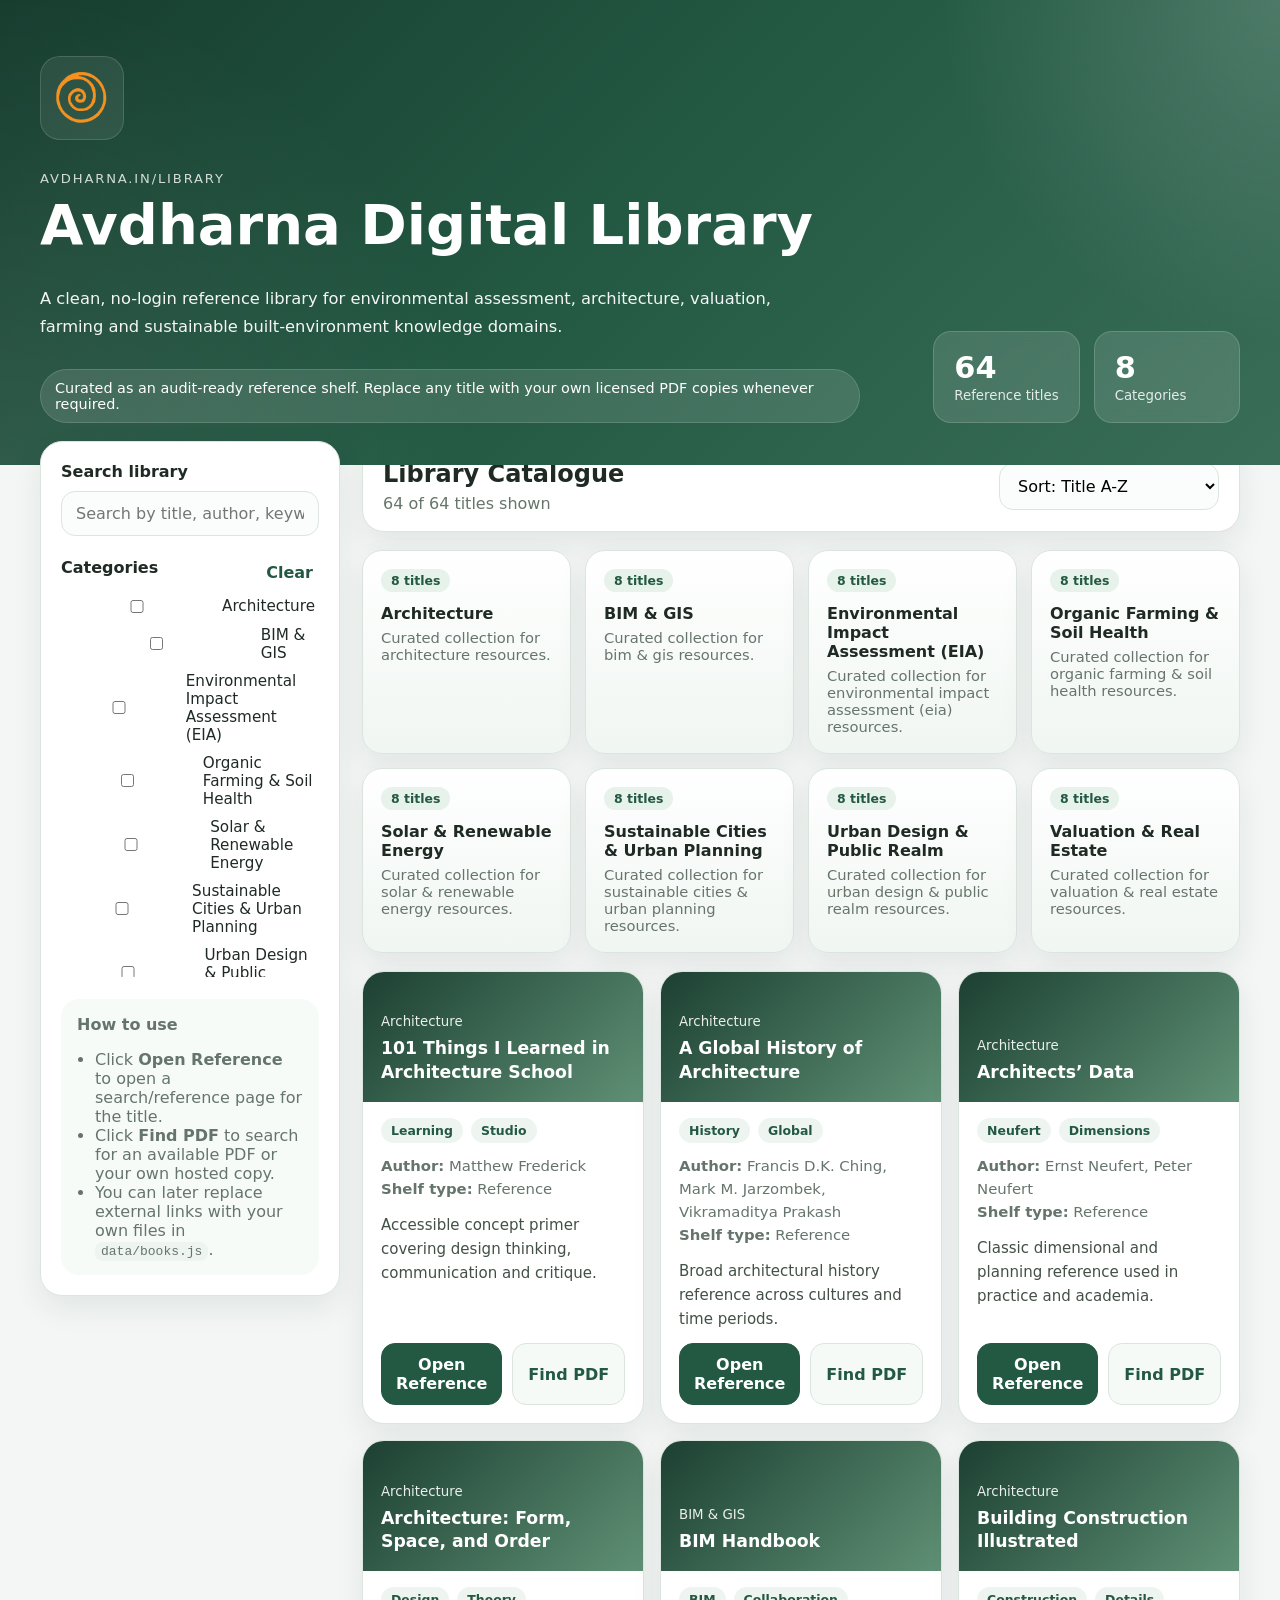
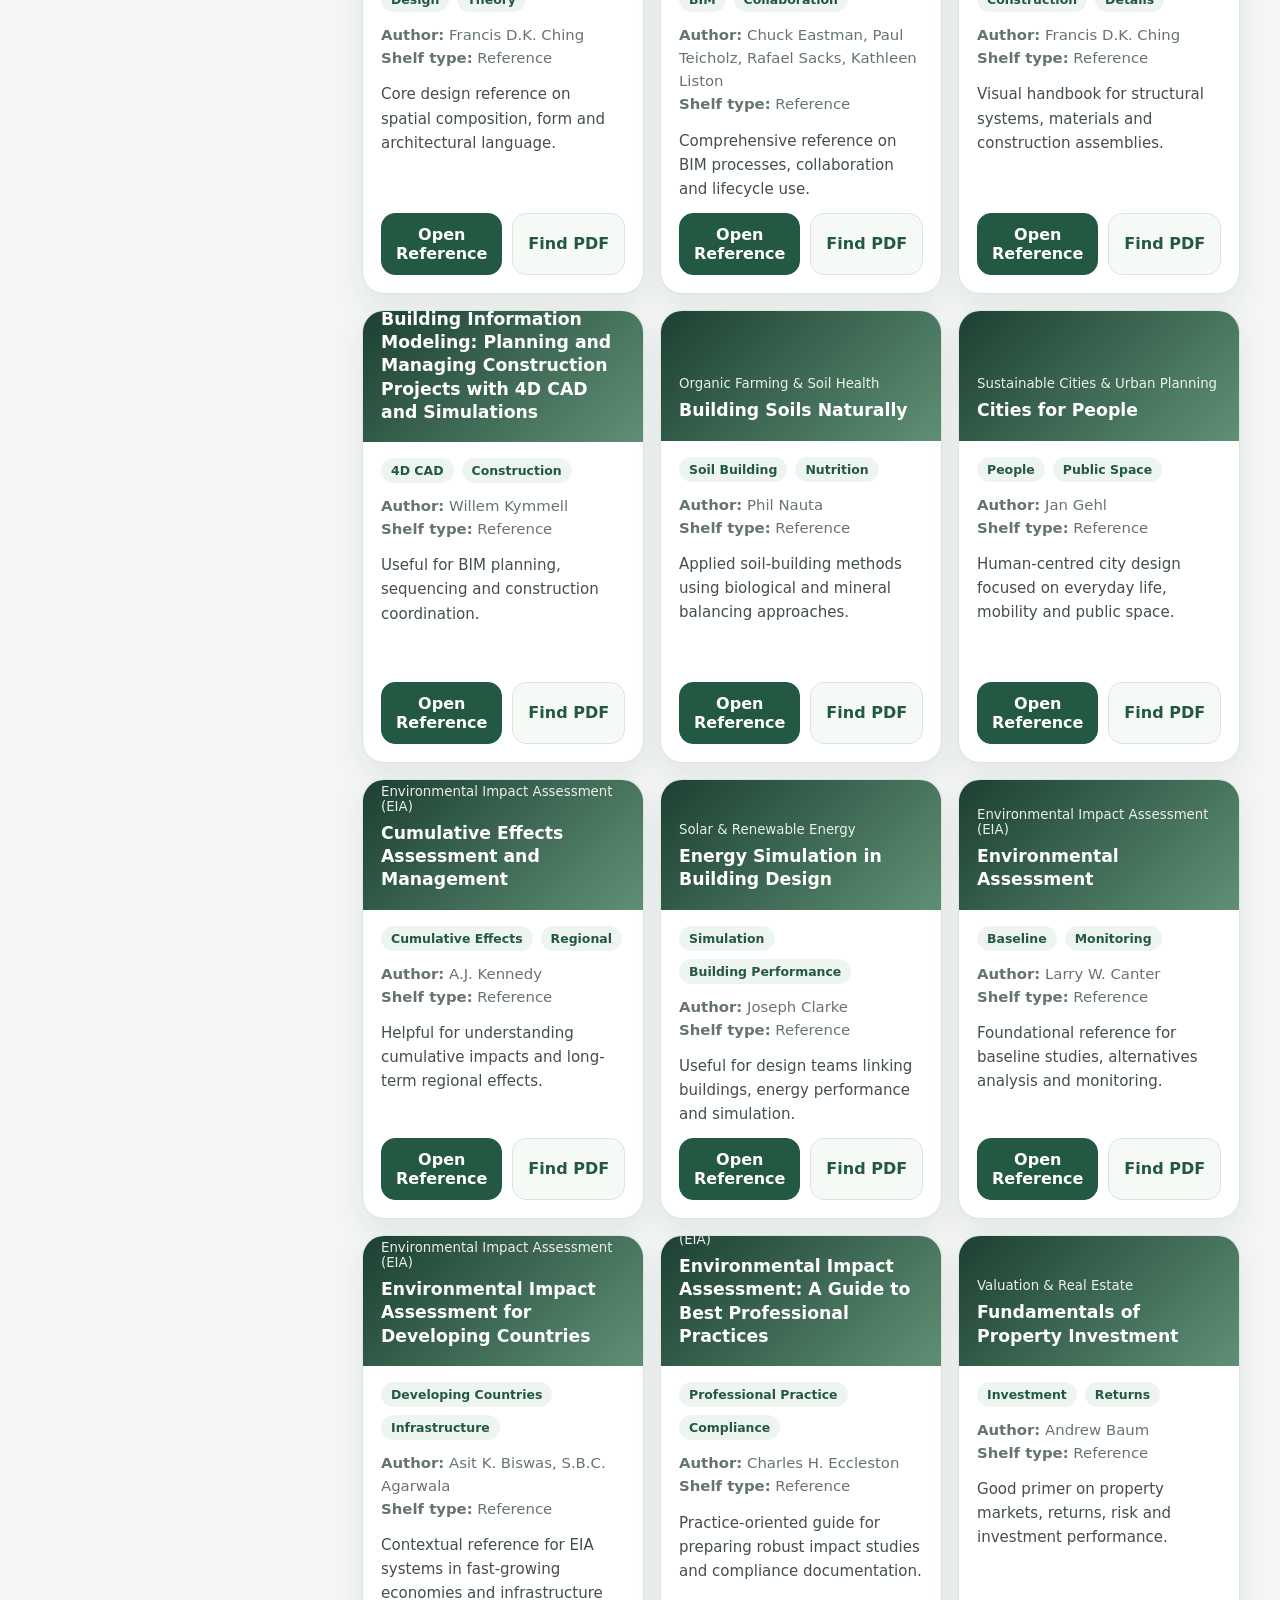
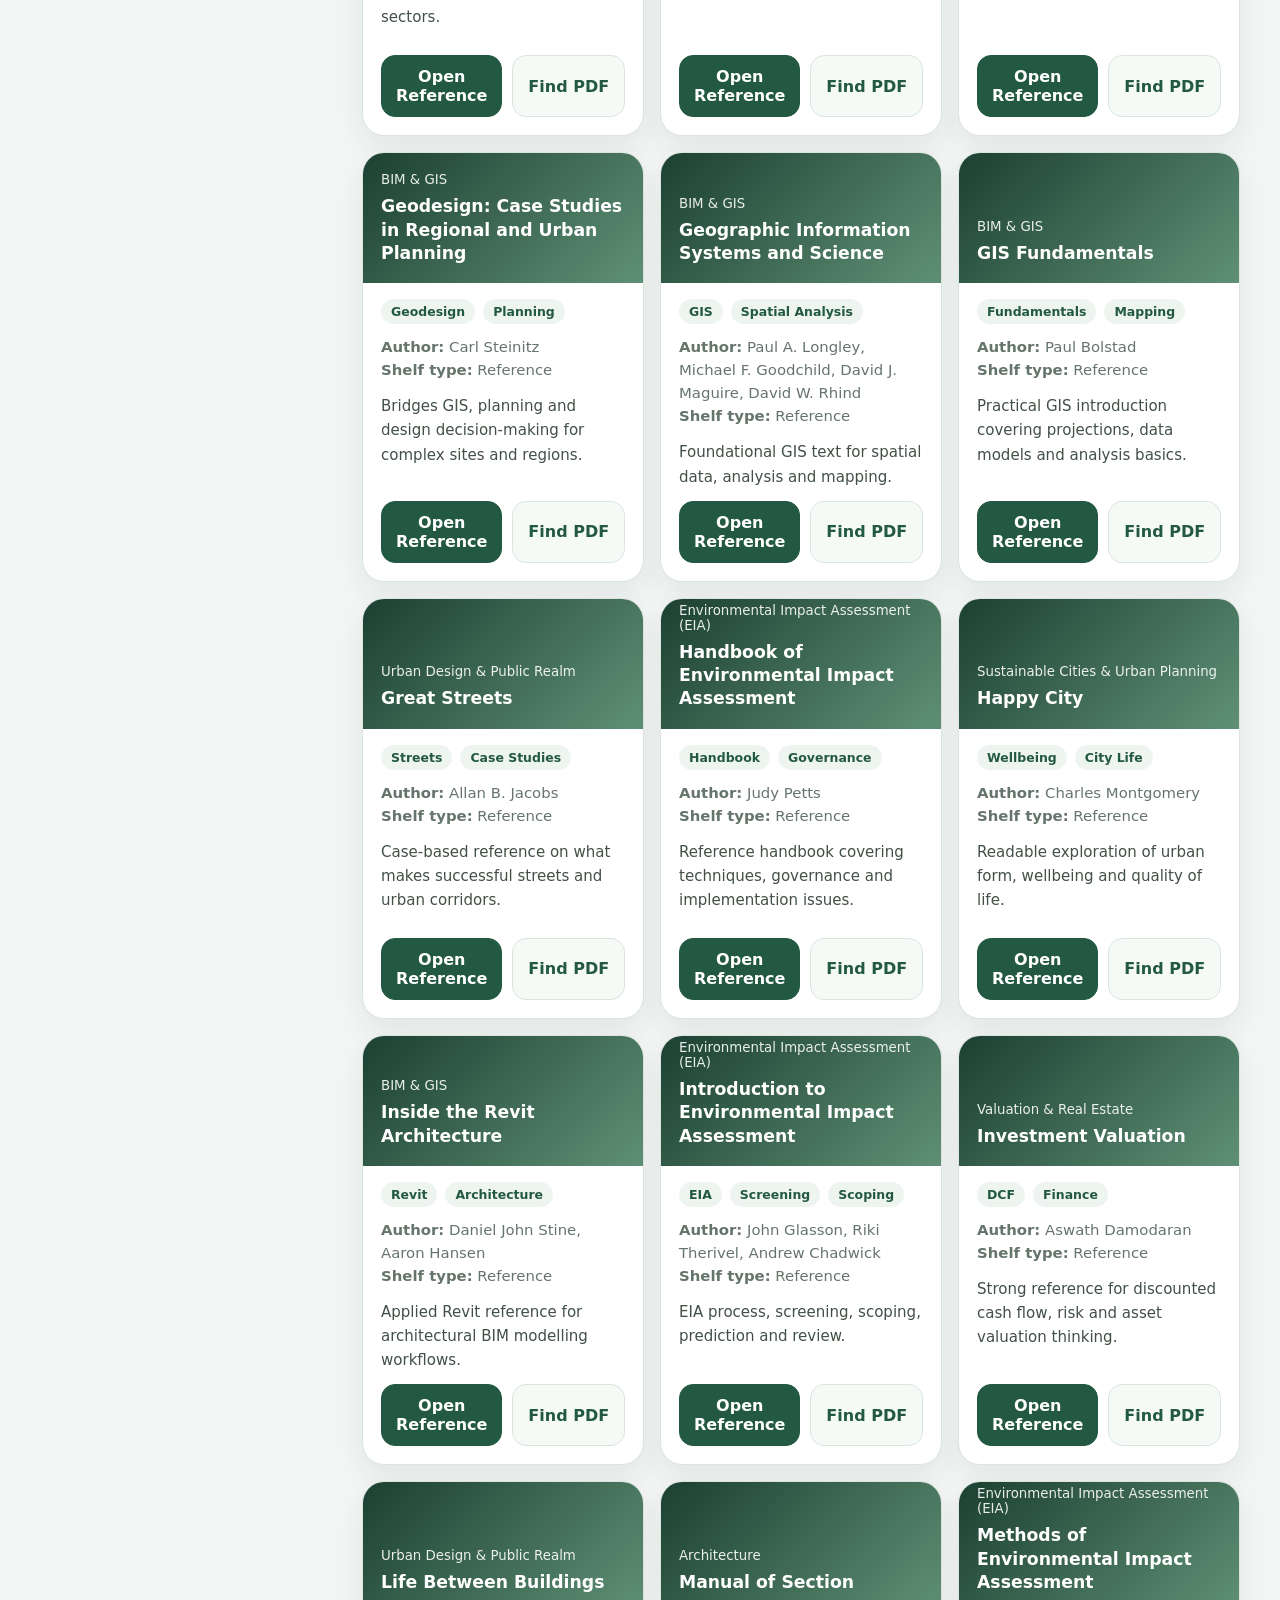
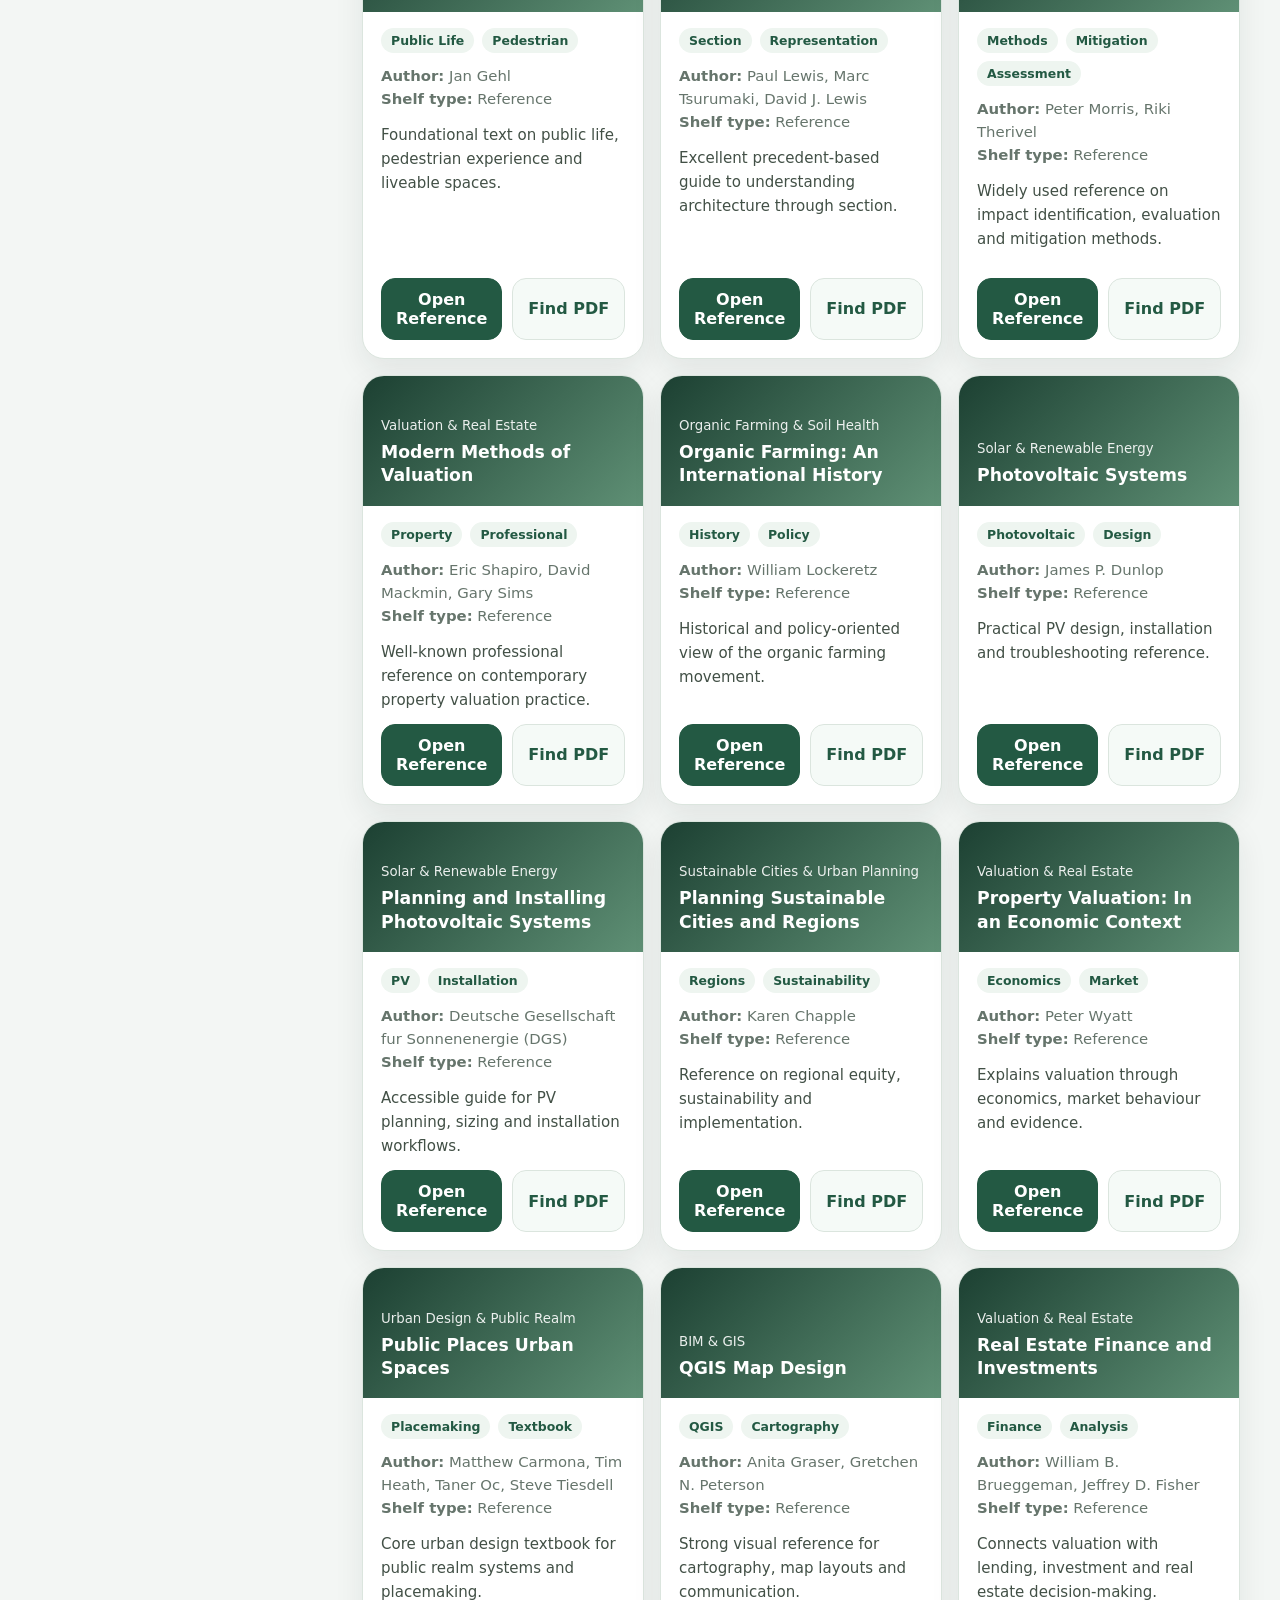
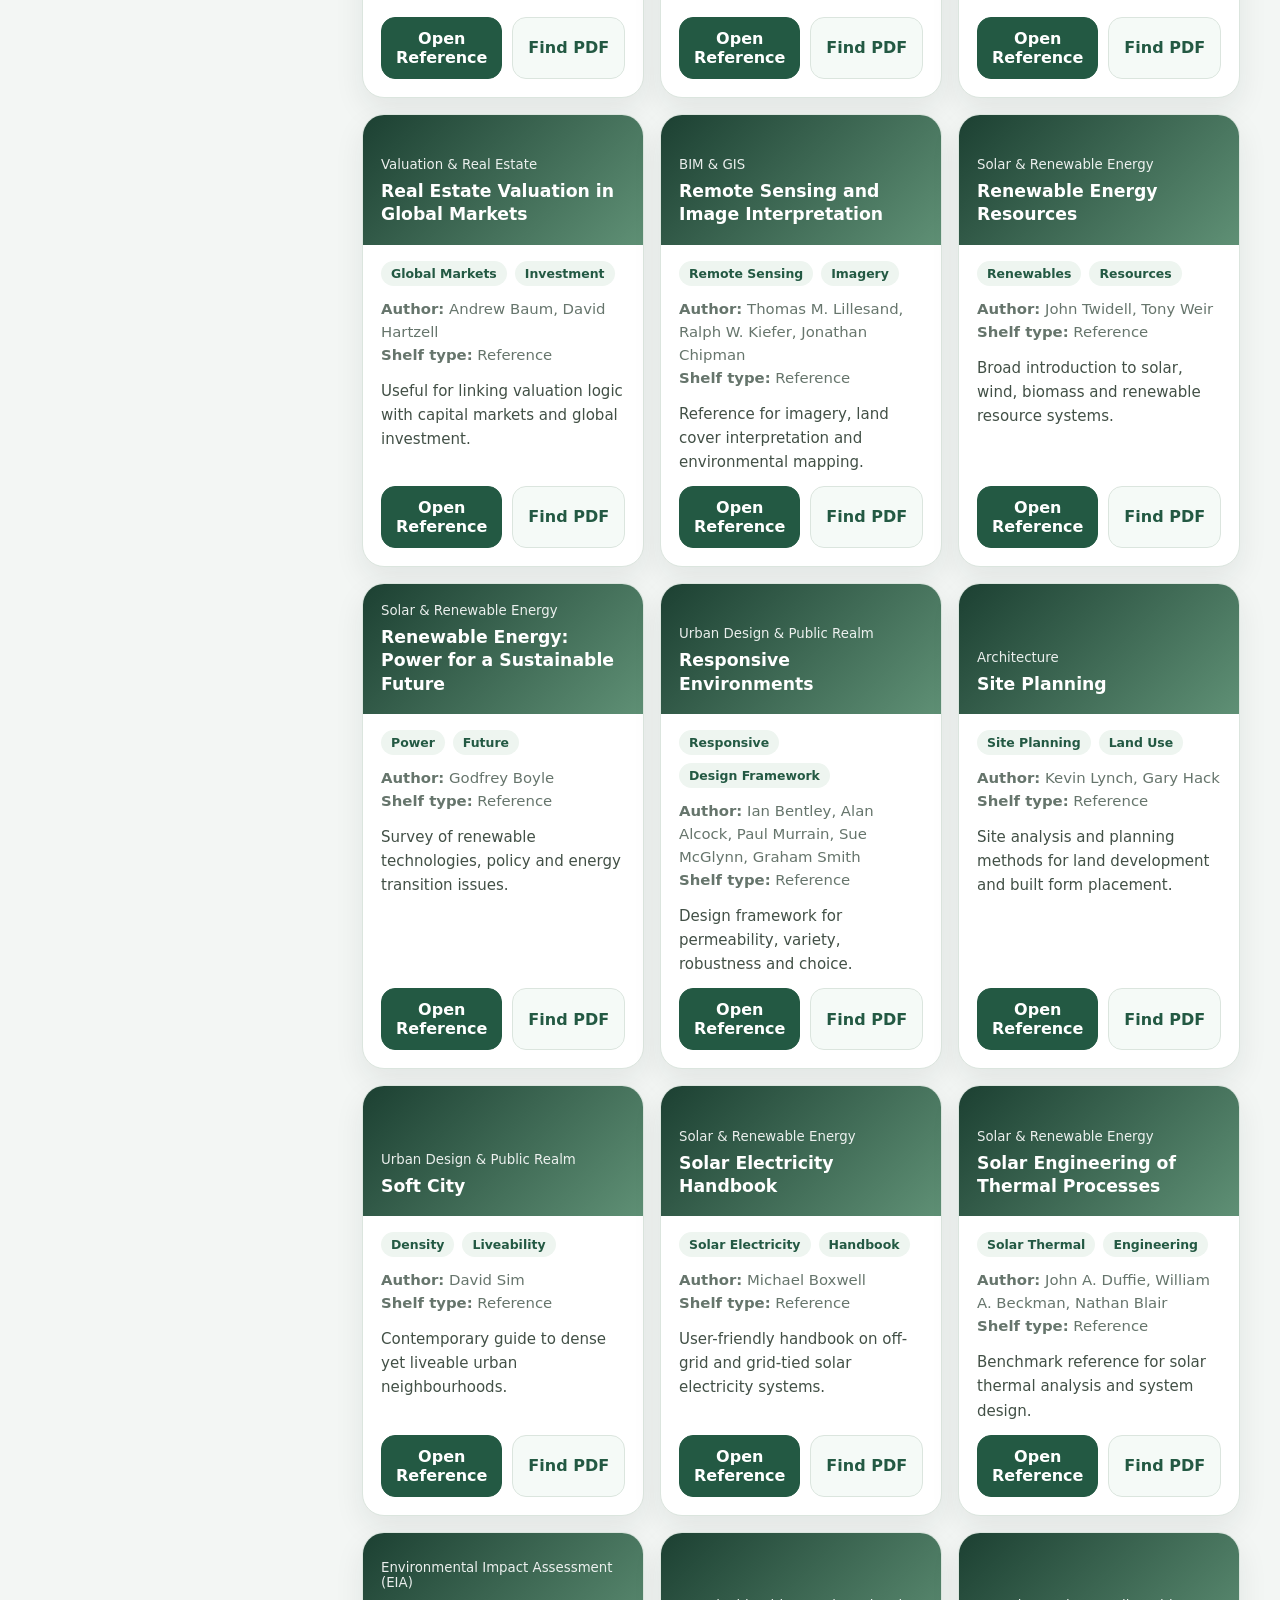
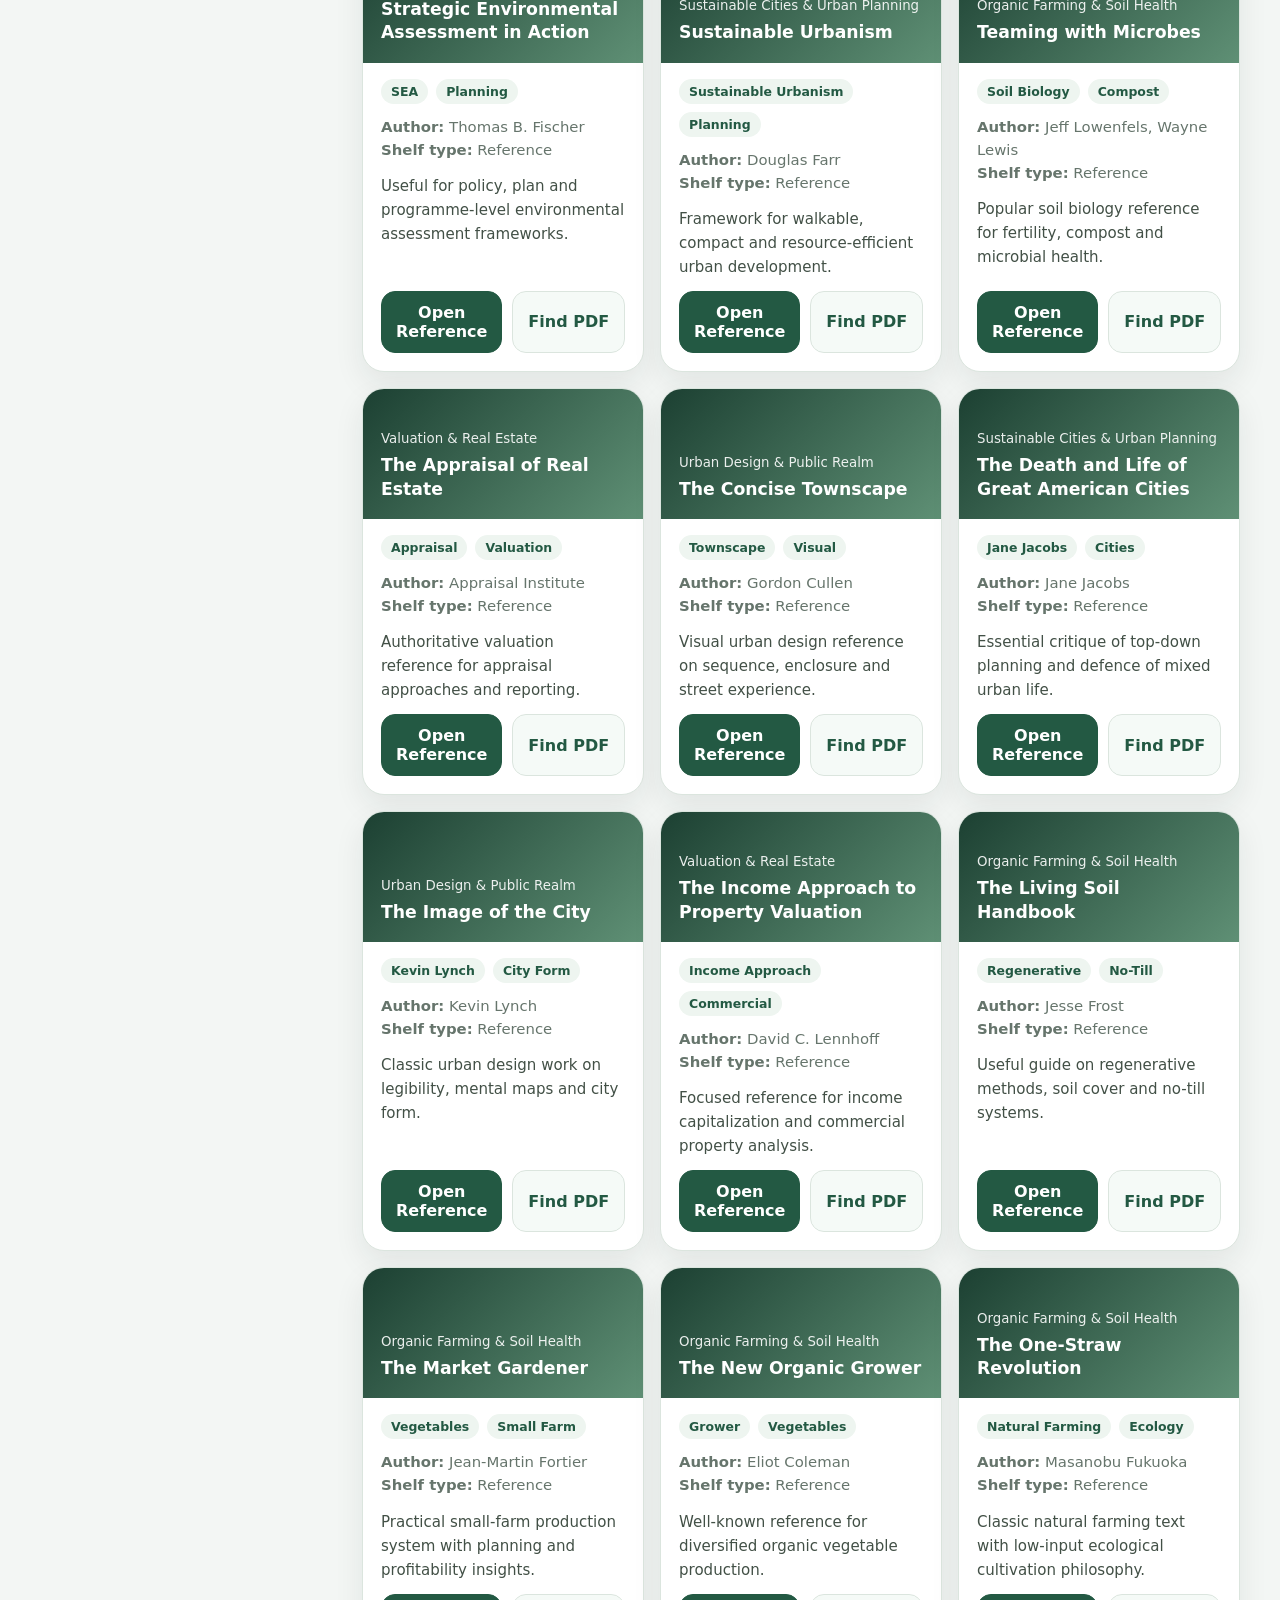
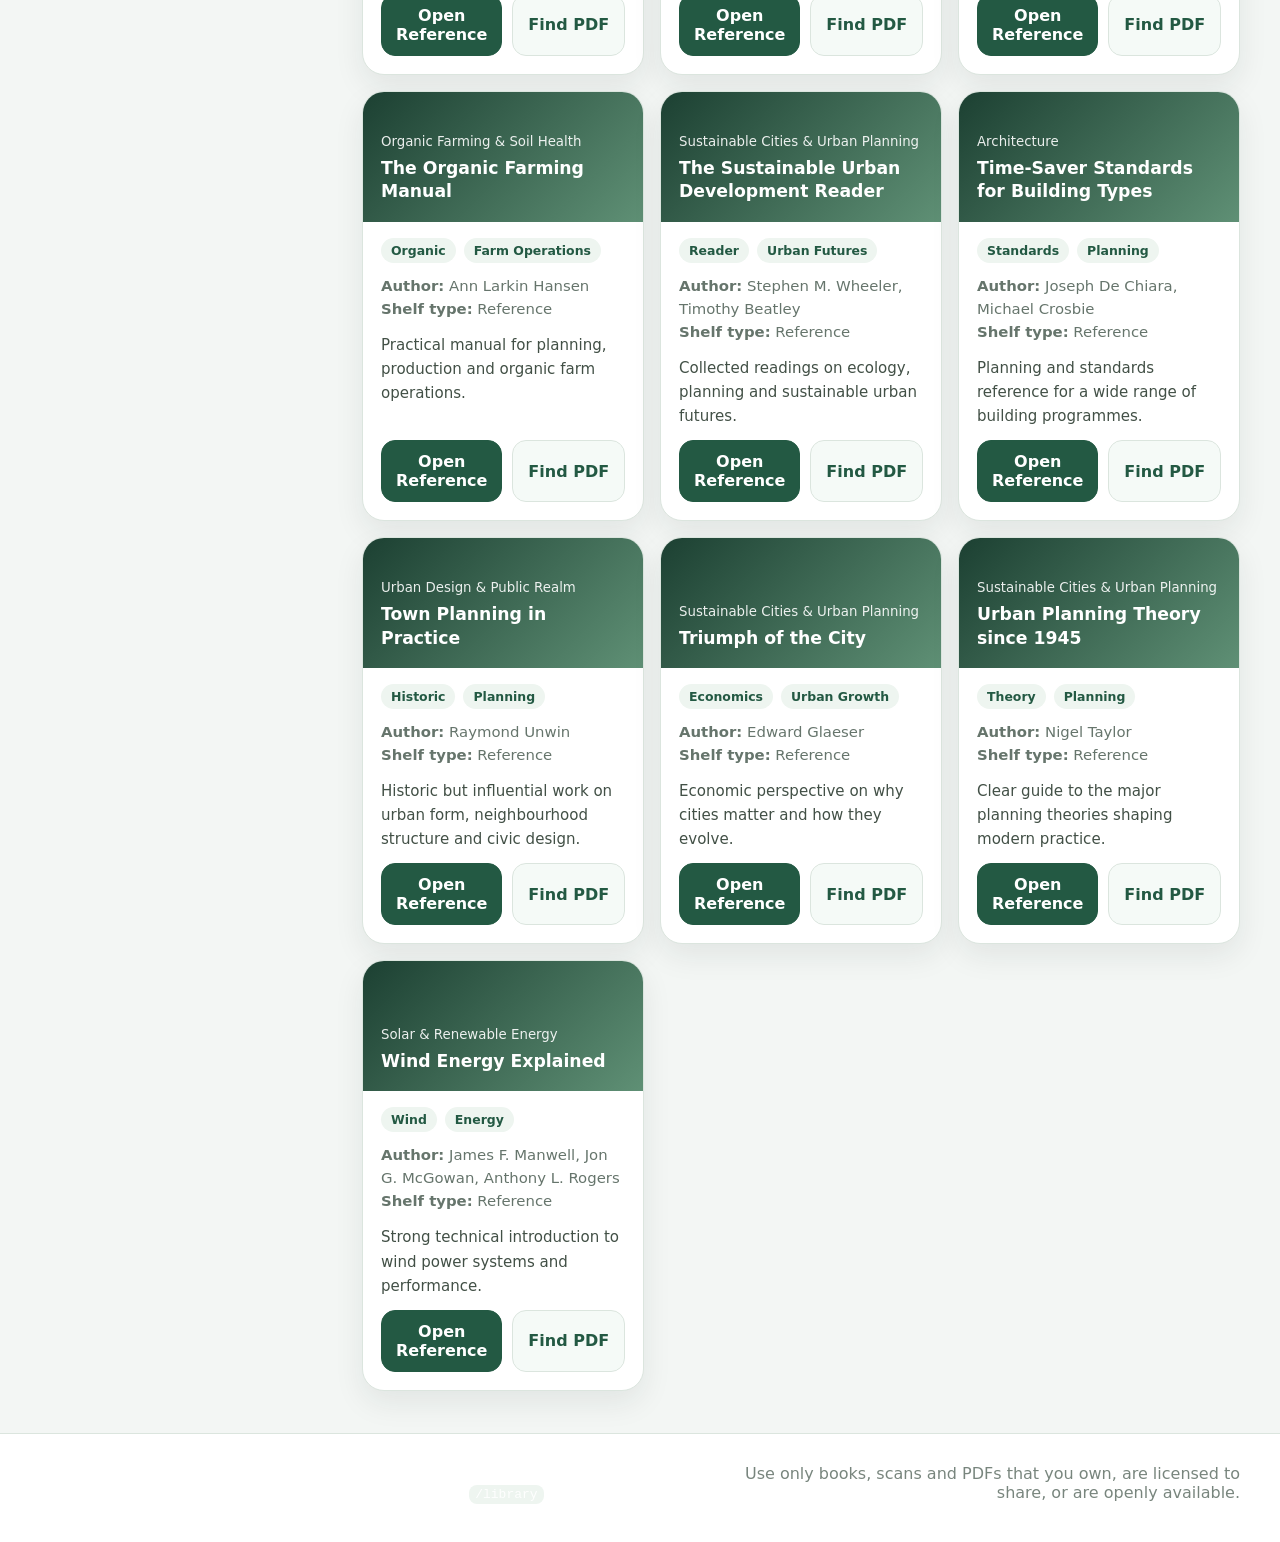
==== library/index.html @ 5265e470 "new changes" ====
<!DOCTYPE html>
<html lang="en">
<head>
  <meta charset="UTF-8" />
  <meta name="viewport" content="width=device-width, initial-scale=1.0" />
  <title>Avdharna Digital Library</title>
  <meta name="description" content="Avdharna Digital Library for EIA, architecture, BIM, GIS, valuation, organic farming, sustainable cities, urban design, solar and allied knowledge domains." />
  <link rel="stylesheet" href="./styles.css" />
</head>
<body>
  <header class="hero">
    <div class="hero__overlay"></div>
    <div class="container hero__content">
      <div class="hero__left">
        <div class="brand-row">
          <img src="./assets/logo.png" alt="Avdharna logo" class="brand-logo" />
          <div>
            <p class="eyebrow">avdharna.in/library</p>
            <h1>Avdharna Digital Library</h1>
          </div>
        </div>
        <p class="hero__text">
          A clean, no-login reference library for environmental assessment, architecture,
          valuation, farming and sustainable built-environment knowledge domains.
        </p>
        <div class="hero__note">Curated as an audit-ready reference shelf. Replace any title with your own licensed PDF copies whenever required.</div>
      </div>
      <div class="hero__stats">
        <div class="stat">
          <span id="bookCount">0</span>
          <small>Reference titles</small>
        </div>
        <div class="stat">
          <span id="categoryCount">0</span>
          <small>Categories</small>
        </div>
      </div>
    </div>
  </header>

  <main class="container main-layout">
    <aside class="sidebar card">
      <div class="sidebar__section">
        <label for="searchInput" class="label">Search library</label>
        <input id="searchInput" type="text" placeholder="Search by title, author, keyword..." />
      </div>

      <div class="sidebar__section">
        <div class="section-head">
          <span class="label">Categories</span>
          <button id="clearFiltersBtn" class="link-btn" type="button">Clear</button>
        </div>
        <div id="categoryFilters" class="filter-list"></div>
      </div>

      <div class="sidebar__section muted-box">
        <strong>How to use</strong>
        <ul>
          <li>Click <b>Open Reference</b> to open a search/reference page for the title.</li>
          <li>Click <b>Find PDF</b> to search for an available PDF or your own hosted copy.</li>
          <li>You can later replace external links with your own files in <code>data/books.js</code>.</li>
        </ul>
      </div>
    </aside>

    <section class="content-area">
      <div class="toolbar card">
        <div>
          <h2>Library Catalogue</h2>
          <p id="resultsText" class="subtle">Loading books...</p>
        </div>
        <div class="toolbar__right">
          <select id="sortSelect" aria-label="Sort books">
            <option value="title-asc">Sort: Title A-Z</option>
            <option value="title-desc">Sort: Title Z-A</option>
            <option value="category-asc">Sort: Category</option>
          </select>
        </div>
      </div>

      <section id="featuredCategories" class="featured-grid"></section>
      <section id="bookGrid" class="book-grid"></section>
      <div id="emptyState" class="empty-state card hidden">
        <h3>No books found</h3>
        <p>Try another keyword or clear the category filters.</p>
      </div>
    </section>
  </main>

  <footer class="footer">
    <div class="container footer__content">
      <div>
        <strong>Avdharna Digital Library</strong>
        <p>Static website prepared for Vercel deployment under <code>/library</code>.</p>
      </div>
      <p class="footer-note">
        Use only books, scans and PDFs that you own, are licensed to share, or are openly available.
      </p>
    </div>
  </footer>

  <script src="./data/books.js"></script>
  <script src="./app.js"></script>
</body>
</html>
---- library/styles.css ----
:root {
  --bg: #f3f6f4;
  --card: #ffffff;
  --text: #1f2a24;
  --muted: #66756c;
  --border: #dbe5de;
  --brand: #235943;
  --brand-2: #9ec5ac;
  --shadow: 0 12px 30px rgba(24, 44, 33, 0.08);
  --radius: 22px;
}

* { box-sizing: border-box; }
html, body { margin: 0; padding: 0; font-family: Inter, system-ui, -apple-system, BlinkMacSystemFont, "Segoe UI", sans-serif; color: var(--text); background: var(--bg); }
a { color: inherit; text-decoration: none; }
button, input, select { font: inherit; }
code { background: #eef5f0; padding: 2px 6px; border-radius: 8px; }

.container {
  width: min(1200px, calc(100% - 32px));
  margin: 0 auto;
}

.hero {
  position: relative;
  background: linear-gradient(135deg, #173d2f 0%, #235943 48%, #396d58 100%);
  color: #fff;
  overflow: hidden;
}
.hero__overlay {
  position: absolute; inset: 0;
  background: radial-gradient(circle at top right, rgba(255,255,255,0.15), transparent 25%),
              radial-gradient(circle at bottom left, rgba(255,255,255,0.08), transparent 35%);
}
.hero__content {
  position: relative;
  display: flex;
  justify-content: space-between;
  gap: 20px;
  align-items: end;
  padding: 56px 0 42px;
}
.eyebrow {
  text-transform: uppercase;
  letter-spacing: 0.14em;
  font-size: 0.82rem;
  opacity: 0.8;
  margin-bottom: 10px;
}
.hero h1 {
  font-size: clamp(2rem, 5vw, 3.5rem);
  margin: 0 0 14px;
  line-height: 1.05;
}
.hero__text {
  max-width: 760px;
  font-size: 1.02rem;
  line-height: 1.7;
  opacity: 0.95;
}
.hero__stats {
  display: grid;
  grid-template-columns: repeat(2, minmax(140px, 1fr));
  gap: 14px;
}
.stat {
  background: rgba(255,255,255,0.12);
  backdrop-filter: blur(7px);
  border: 1px solid rgba(255,255,255,0.16);
  border-radius: 18px;
  padding: 18px 20px;
  min-width: 140px;
}
.stat span {
  display: block;
  font-size: 1.9rem;
  font-weight: 800;
}
.stat small { opacity: 0.85; }

.main-layout {
  display: grid;
  grid-template-columns: 300px 1fr;
  gap: 22px;
  margin-top: -24px;
  padding-bottom: 32px;
}
.card {
  background: var(--card);
  border: 1px solid var(--border);
  border-radius: var(--radius);
  box-shadow: var(--shadow);
}
.sidebar {
  padding: 20px;
  height: fit-content;
  position: sticky;
  top: 18px;
}
.sidebar__section + .sidebar__section { margin-top: 22px; }
.label {
  display: block;
  font-weight: 700;
  margin-bottom: 10px;
}
.section-head {
  display: flex;
  justify-content: space-between;
  align-items: center;
  gap: 12px;
  margin-bottom: 10px;
}
.link-btn {
  background: none; border: 0; color: var(--brand); font-weight: 700; cursor: pointer;
}
input, select {
  width: 100%;
  border: 1px solid var(--border);
  background: #fbfdfc;
  border-radius: 14px;
  padding: 12px 14px;
  outline: none;
}
input:focus, select:focus { border-color: var(--brand-2); box-shadow: 0 0 0 4px rgba(158,197,172,0.2); }
.filter-list {
  display: flex;
  flex-direction: column;
  gap: 10px;
  max-height: 380px;
  overflow: auto;
  padding-right: 4px;
}
.filter-item {
  display: flex;
  align-items: center;
  gap: 10px;
  font-size: 0.95rem;
}
.muted-box {
  background: #f7fbf8;
  border-radius: 18px;
  padding: 16px;
  color: var(--muted);
}
.muted-box ul { padding-left: 18px; margin-bottom: 0; }

.content-area { min-width: 0; }
.toolbar {
  display: flex;
  justify-content: space-between;
  gap: 16px;
  align-items: center;
  padding: 18px 20px;
  margin-bottom: 18px;
}
.toolbar h2 { margin: 0 0 6px; }
.subtle { color: var(--muted); margin: 0; }
.toolbar__right { min-width: 220px; }

.featured-grid {
  display: grid;
  grid-template-columns: repeat(auto-fit, minmax(180px, 1fr));
  gap: 14px;
  margin-bottom: 18px;
}
.featured-tile {
  padding: 18px;
  border-radius: 20px;
  background: linear-gradient(180deg, #ffffff, #f0f6f2);
  border: 1px solid var(--border);
  box-shadow: var(--shadow);
}
.featured-tile .badge {
  display: inline-block;
  padding: 4px 10px;
  border-radius: 999px;
  background: #e7f2eb;
  color: var(--brand);
  font-weight: 700;
  font-size: 0.78rem;
}
.featured-tile h3 {
  font-size: 1rem;
  margin: 12px 0 6px;
}
.featured-tile p {
  color: var(--muted);
  margin: 0;
  font-size: 0.92rem;
}

.book-grid {
  display: grid;
  grid-template-columns: repeat(auto-fit, minmax(250px, 1fr));
  gap: 16px;
}
.book-card {
  background: var(--card);
  border: 1px solid var(--border);
  border-radius: 22px;
  overflow: hidden;
  box-shadow: var(--shadow);
  display: flex;
  flex-direction: column;
}
.book-card__cover {
  min-height: 130px;
  background: linear-gradient(135deg, #1c4032, #5f9075);
  color: white;
  padding: 18px;
  display: flex;
  flex-direction: column;
  justify-content: flex-end;
}
.book-card__cover small {
  opacity: 0.9;
  margin-bottom: 8px;
}
.book-card__cover h3 {
  margin: 0;
  font-size: 1.08rem;
  line-height: 1.35;
}
.book-card__body {
  padding: 16px 18px 18px;
  display: flex;
  flex-direction: column;
  gap: 12px;
  height: 100%;
}
.tags {
  display: flex;
  flex-wrap: wrap;
  gap: 8px;
}
.tag {
  padding: 5px 10px;
  border-radius: 999px;
  background: #eef5f0;
  color: var(--brand);
  font-size: 0.78rem;
  font-weight: 700;
}
.meta {
  color: var(--muted);
  font-size: 0.93rem;
  line-height: 1.55;
}
.description {
  color: #425046;
  font-size: 0.94rem;
  line-height: 1.6;
}
.actions {
  display: flex;
  gap: 10px;
  margin-top: auto;
}
.btn {
  flex: 1;
  display: inline-flex;
  justify-content: center;
  align-items: center;
  text-align: center;
  padding: 11px 14px;
  border-radius: 14px;
  font-weight: 700;
  border: 1px solid var(--border);
}
.btn--primary {
  background: var(--brand);
  color: white;
  border-color: var(--brand);
}
.btn--secondary {
  background: #f9fbfa;
}
.empty-state {
  padding: 30px;
  text-align: center;
}
.hidden { display: none; }

.footer {
  background: #163529;
  color: rgba(255,255,255,0.92);
  margin-top: 18px;
}
.footer__content {
  display: flex;
  justify-content: space-between;
  align-items: center;
  gap: 16px;
  padding: 22px 0;
}
.footer__content p { margin: 6px 0 0; }
.footer-note {
  max-width: 420px;
  text-align: right;
  opacity: 0.88;
}

@media (max-width: 960px) {
  .main-layout { grid-template-columns: 1fr; }
  .sidebar { position: static; }
  .hero__content, .footer__content, .toolbar { flex-direction: column; align-items: flex-start; }
  .hero__stats { width: 100%; }
  .toolbar__right { width: 100%; min-width: 0; }
  .footer-note { text-align: left; }
}


.brand-row{display:flex;align-items:center;gap:18px;flex-wrap:wrap}.brand-logo{width:84px;height:84px;object-fit:contain;background:rgba(255,255,255,0.08);padding:10px;border-radius:20px;border:1px solid rgba(255,255,255,0.14)}.hero__left{max-width:820px}.hero__note{display:inline-block;margin-top:12px;padding:10px 14px;border-radius:999px;background:rgba(255,255,255,0.12);border:1px solid rgba(255,255,255,0.14);font-size:.9rem}.btn{display:inline-flex;align-items:center;justify-content:center;padding:11px 14px;border-radius:14px;font-weight:700;border:1px solid var(--border)}.btn--primary{background:var(--brand);color:#fff;border-color:var(--brand)}.btn--secondary{background:#f5faf7;color:var(--brand)}.footer{border-top:1px solid var(--border);background:#fff;margin-top:10px}.footer__content{display:flex;justify-content:space-between;gap:16px;padding:24px 0 40px}.footer-note{max-width:520px;color:var(--muted)}.hidden{display:none}@media (max-width:900px){.main-layout{grid-template-columns:1fr}.sidebar{position:static}.hero__content{flex-direction:column;align-items:flex-start}.hero__stats{width:100%;grid-template-columns:repeat(2,minmax(120px,1fr))}.footer__content{flex-direction:column}}
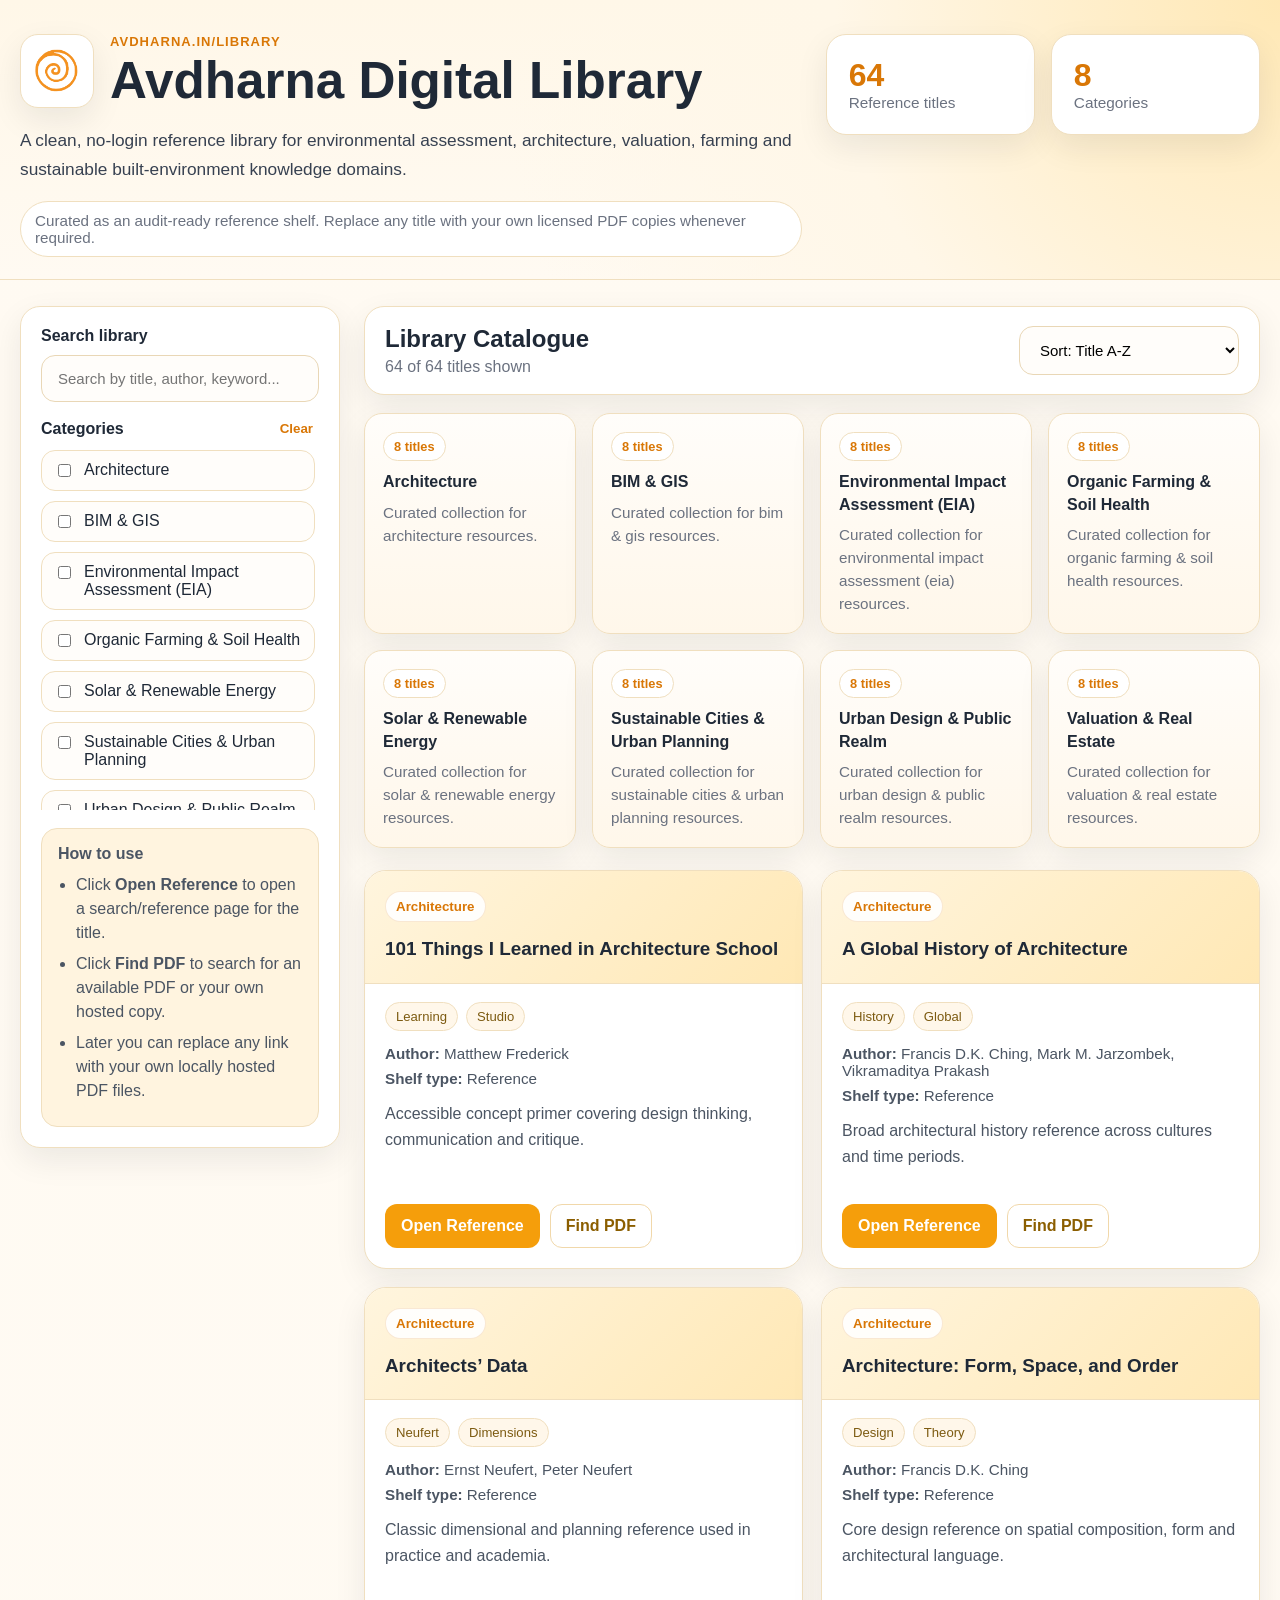
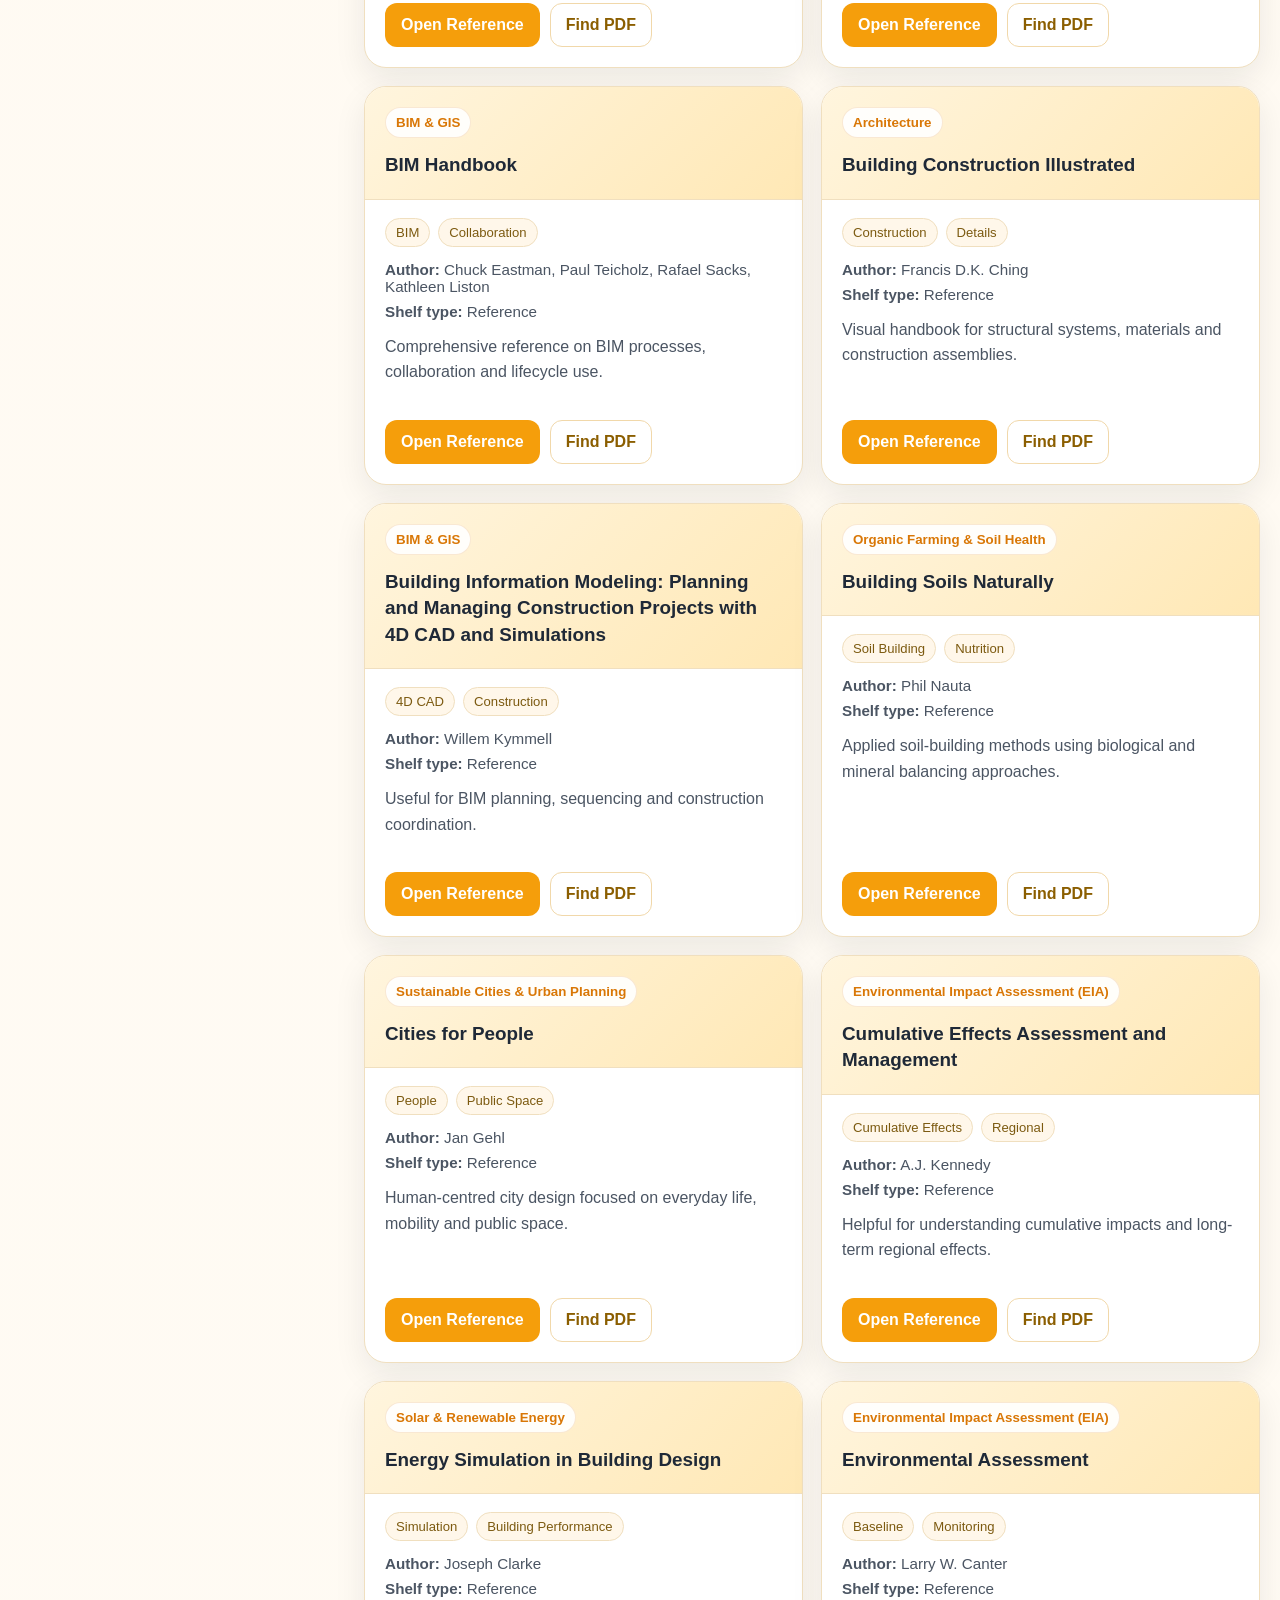
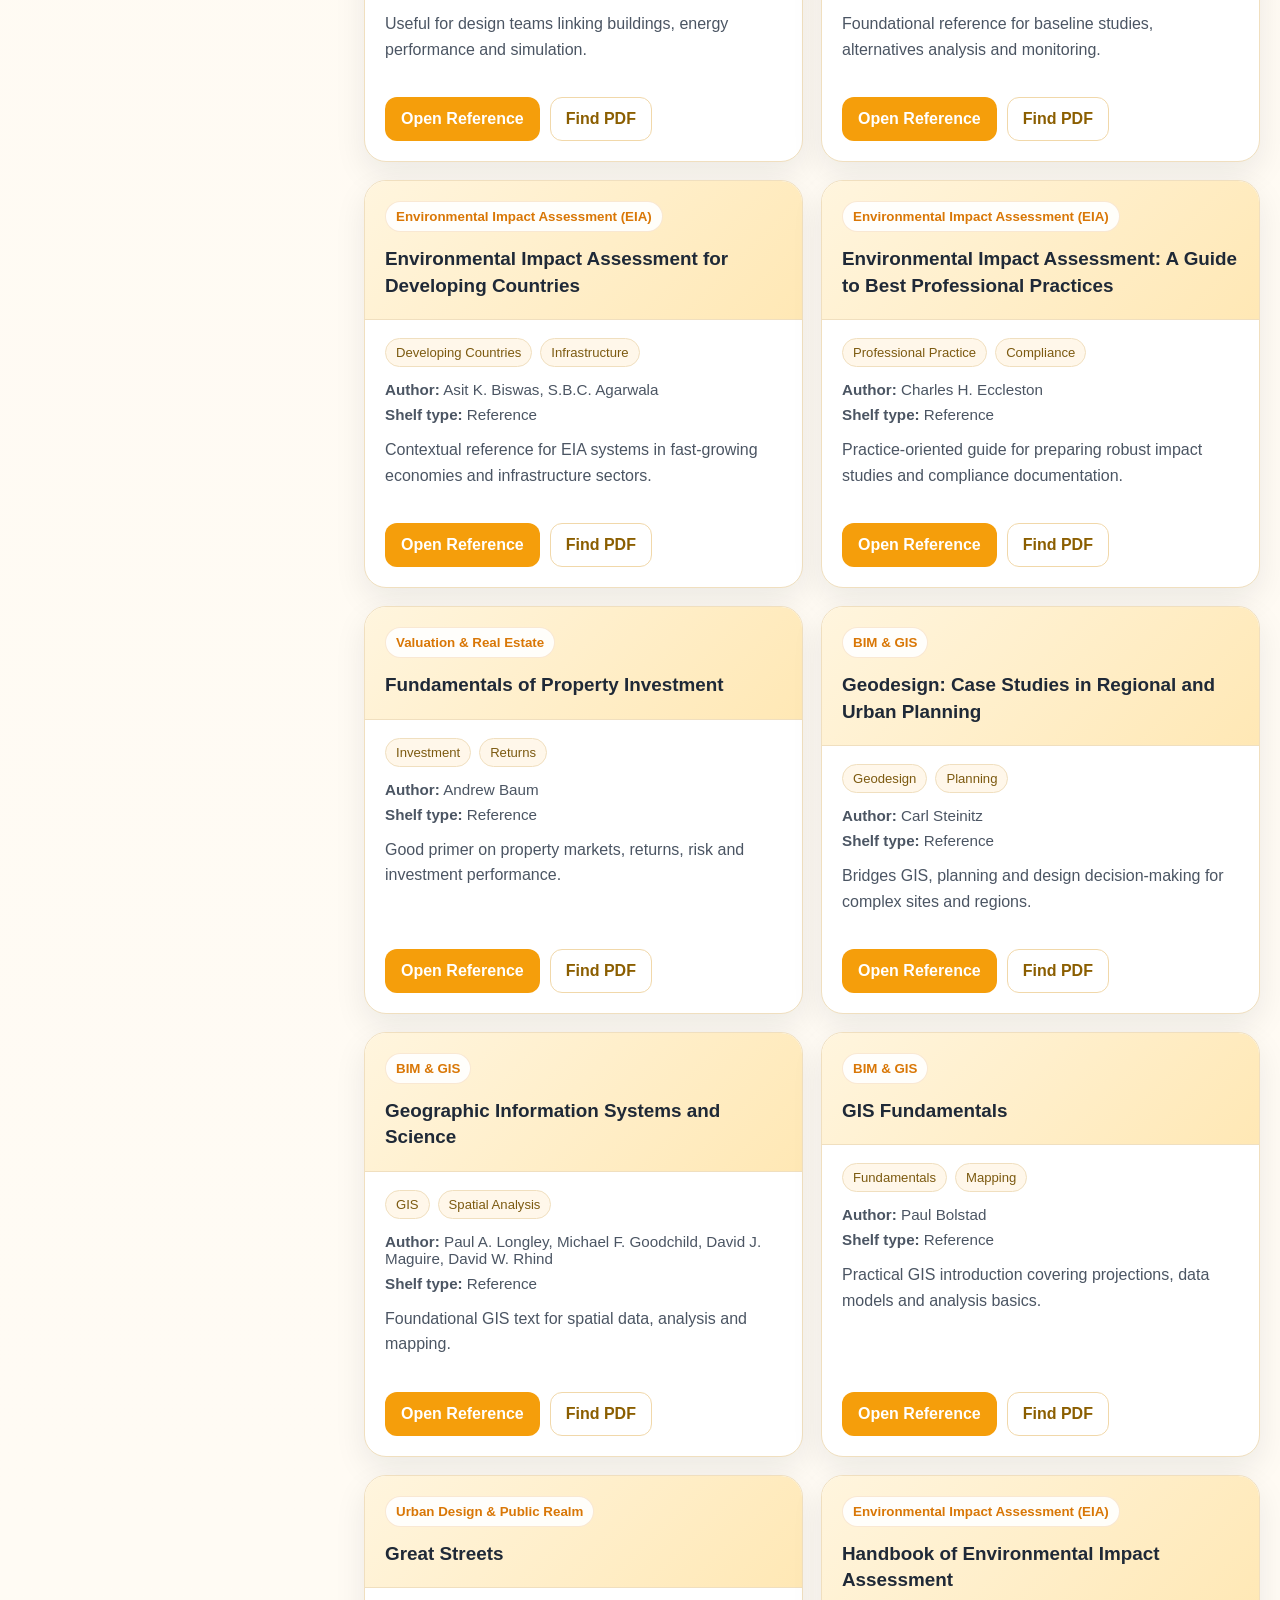
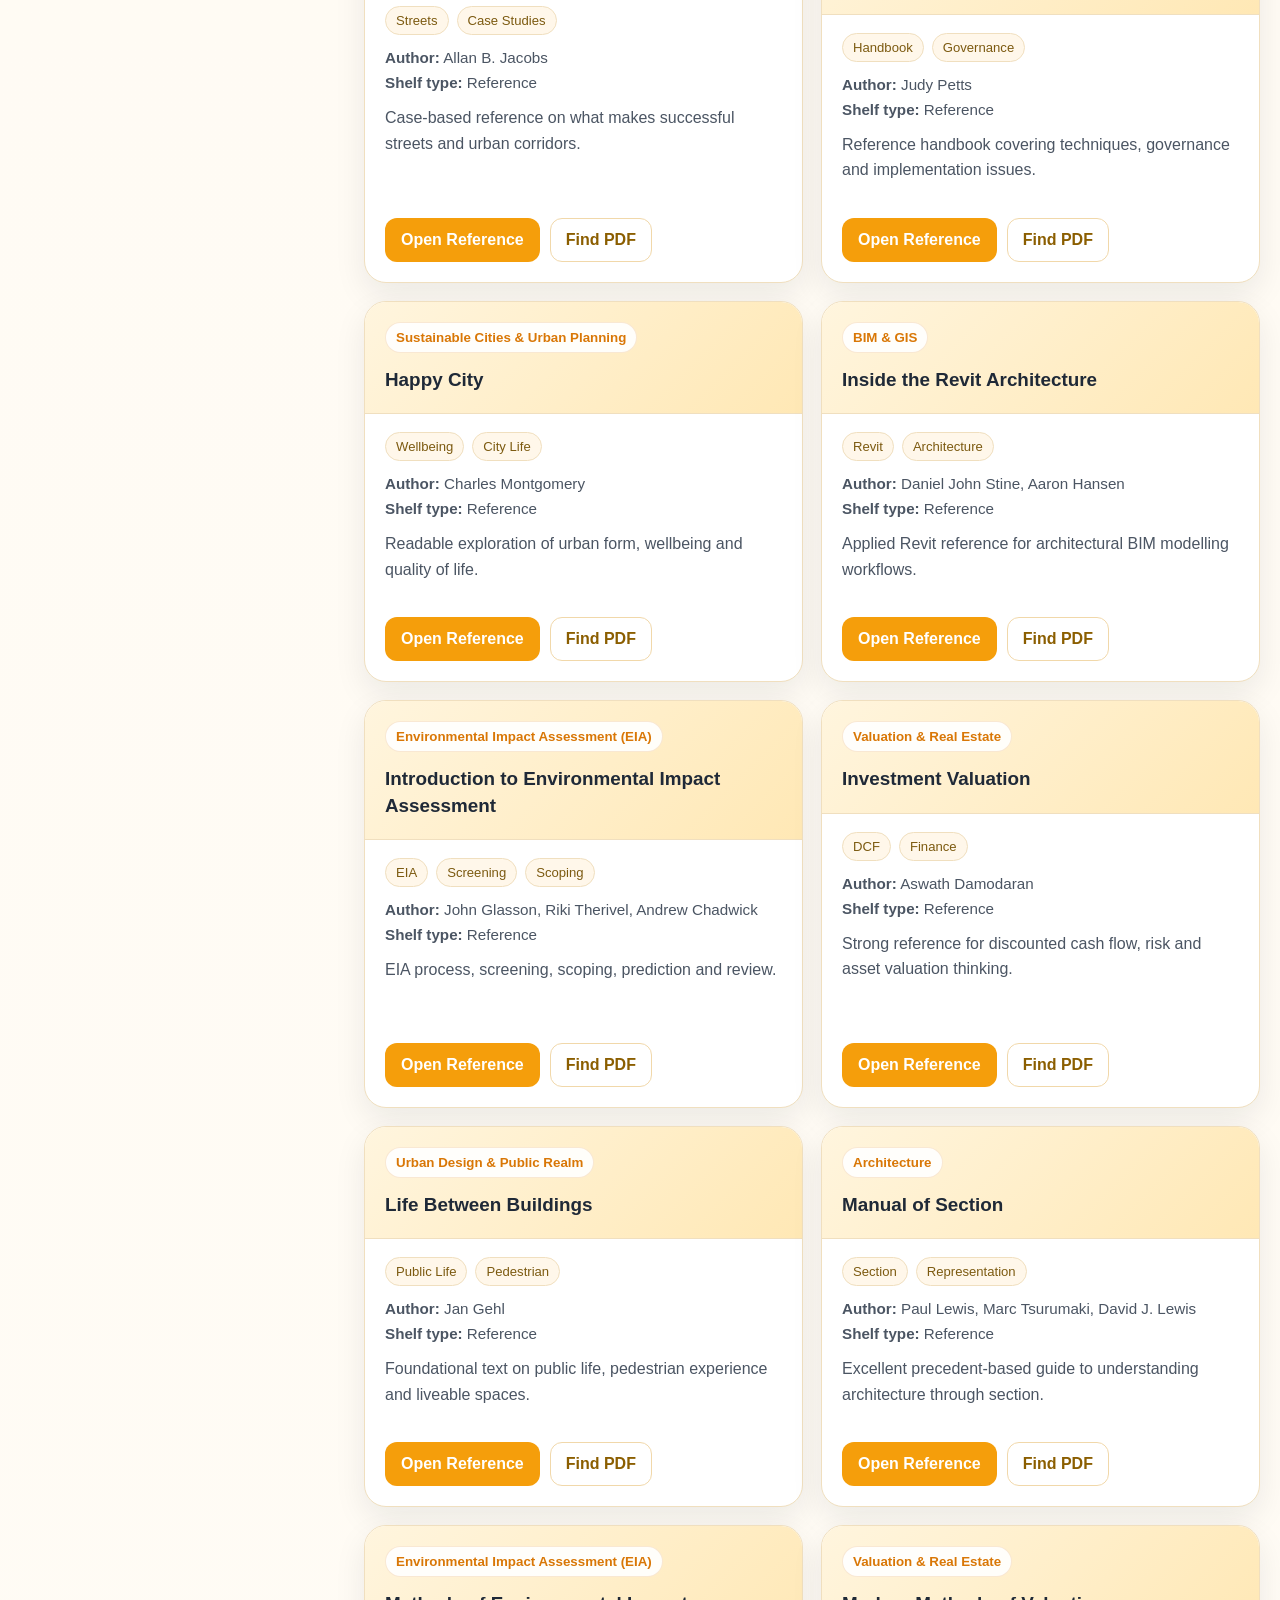
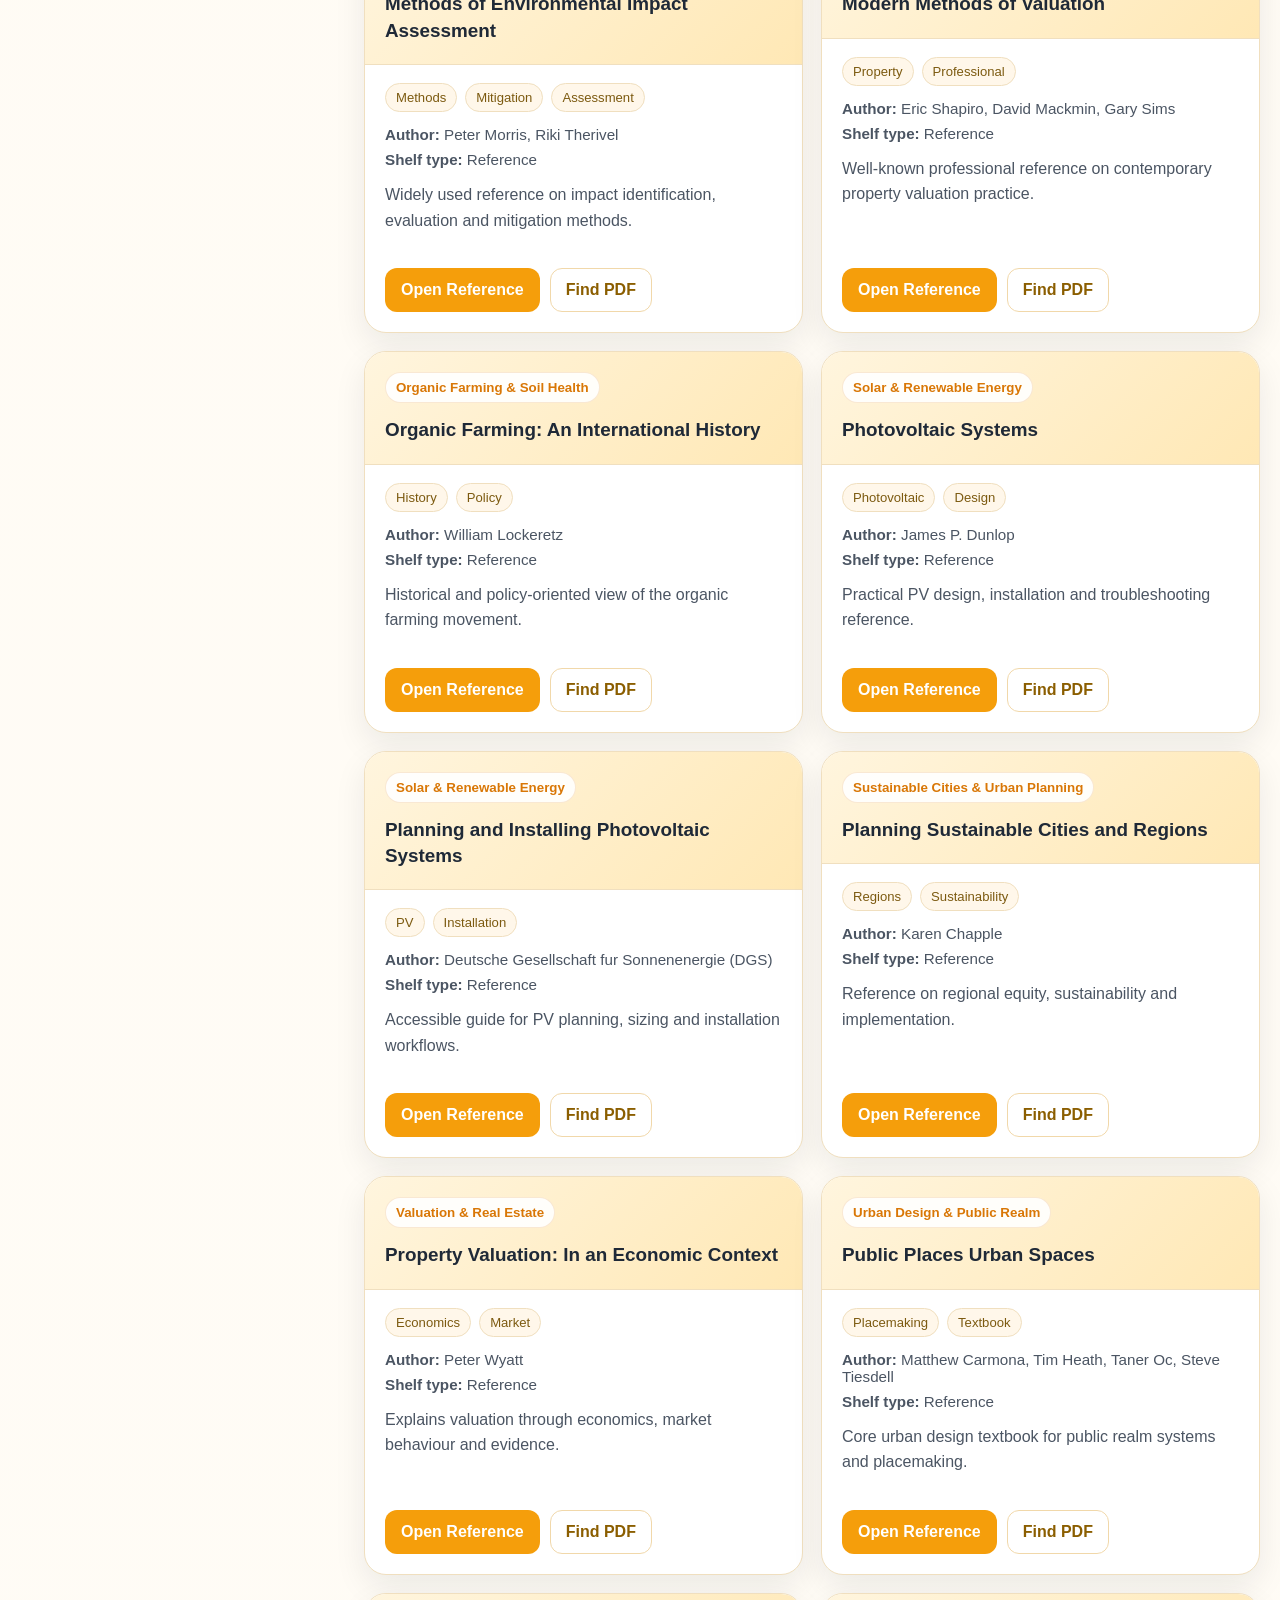
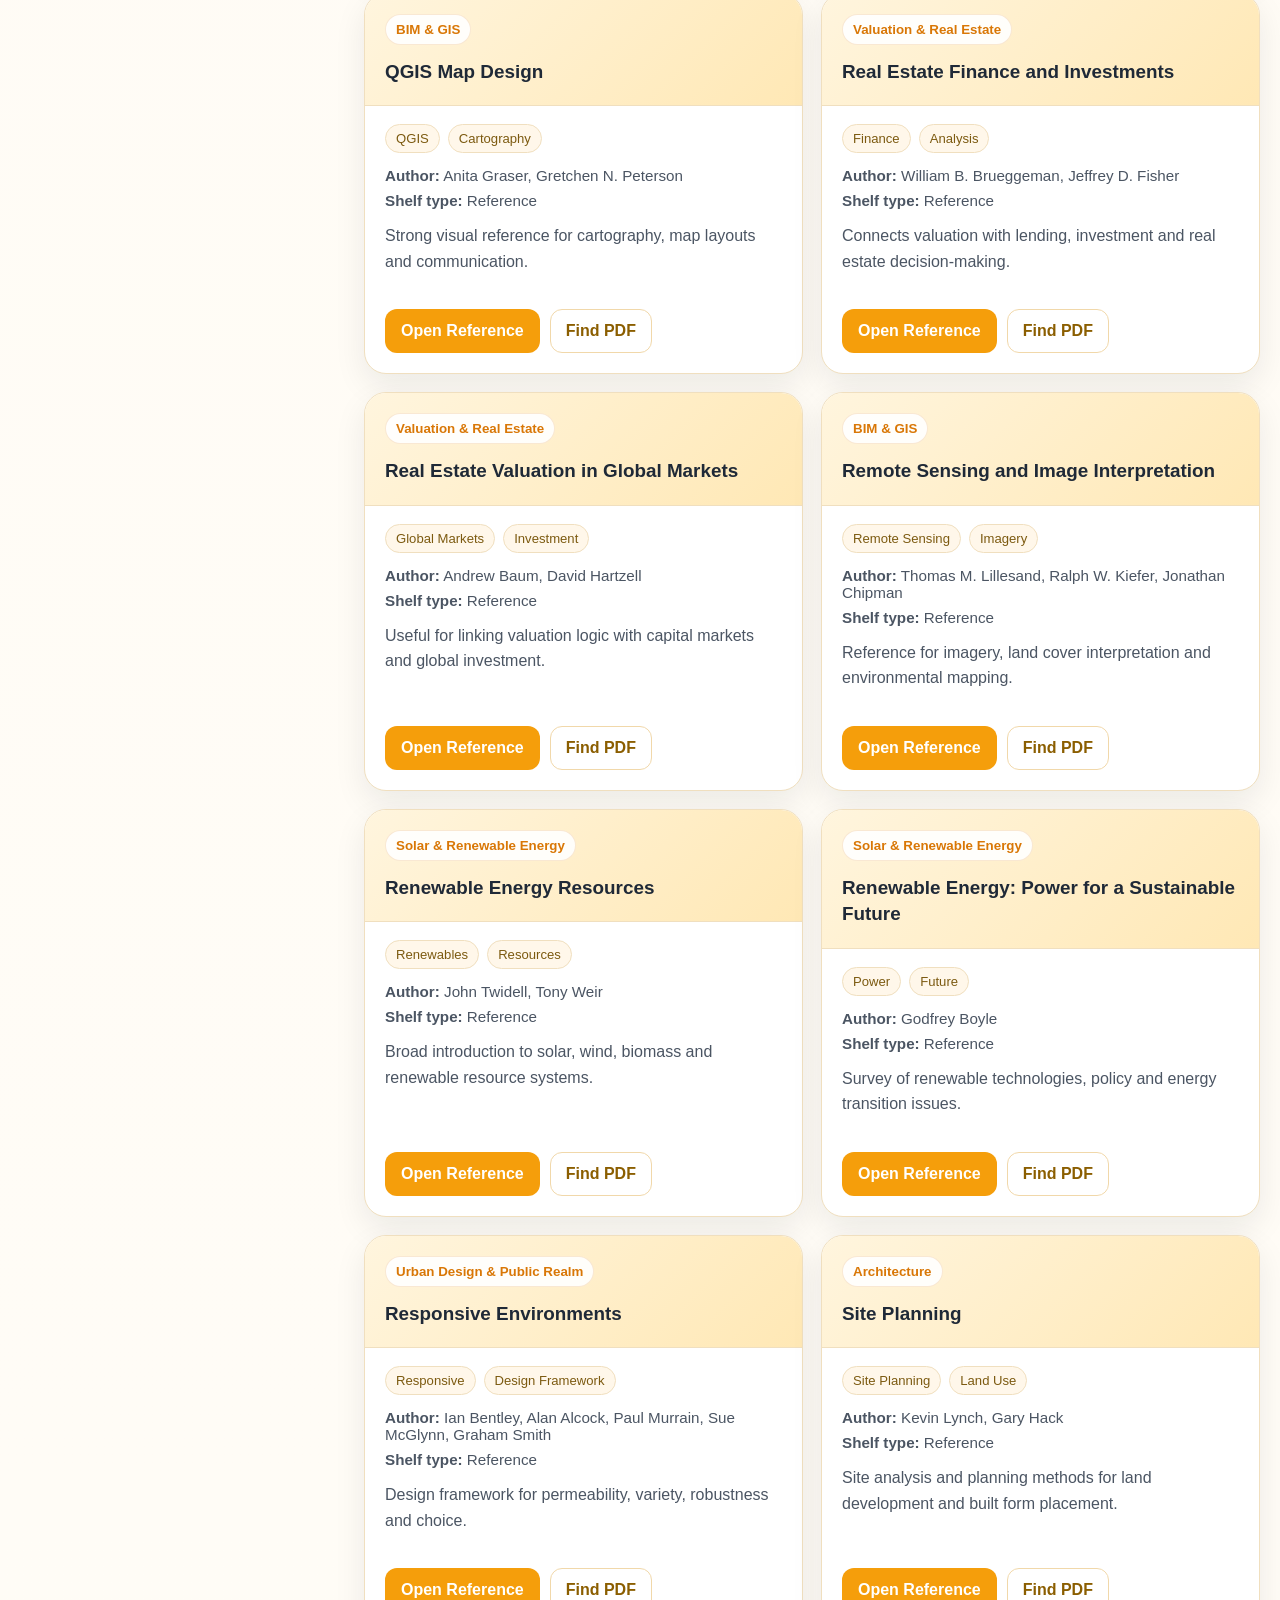
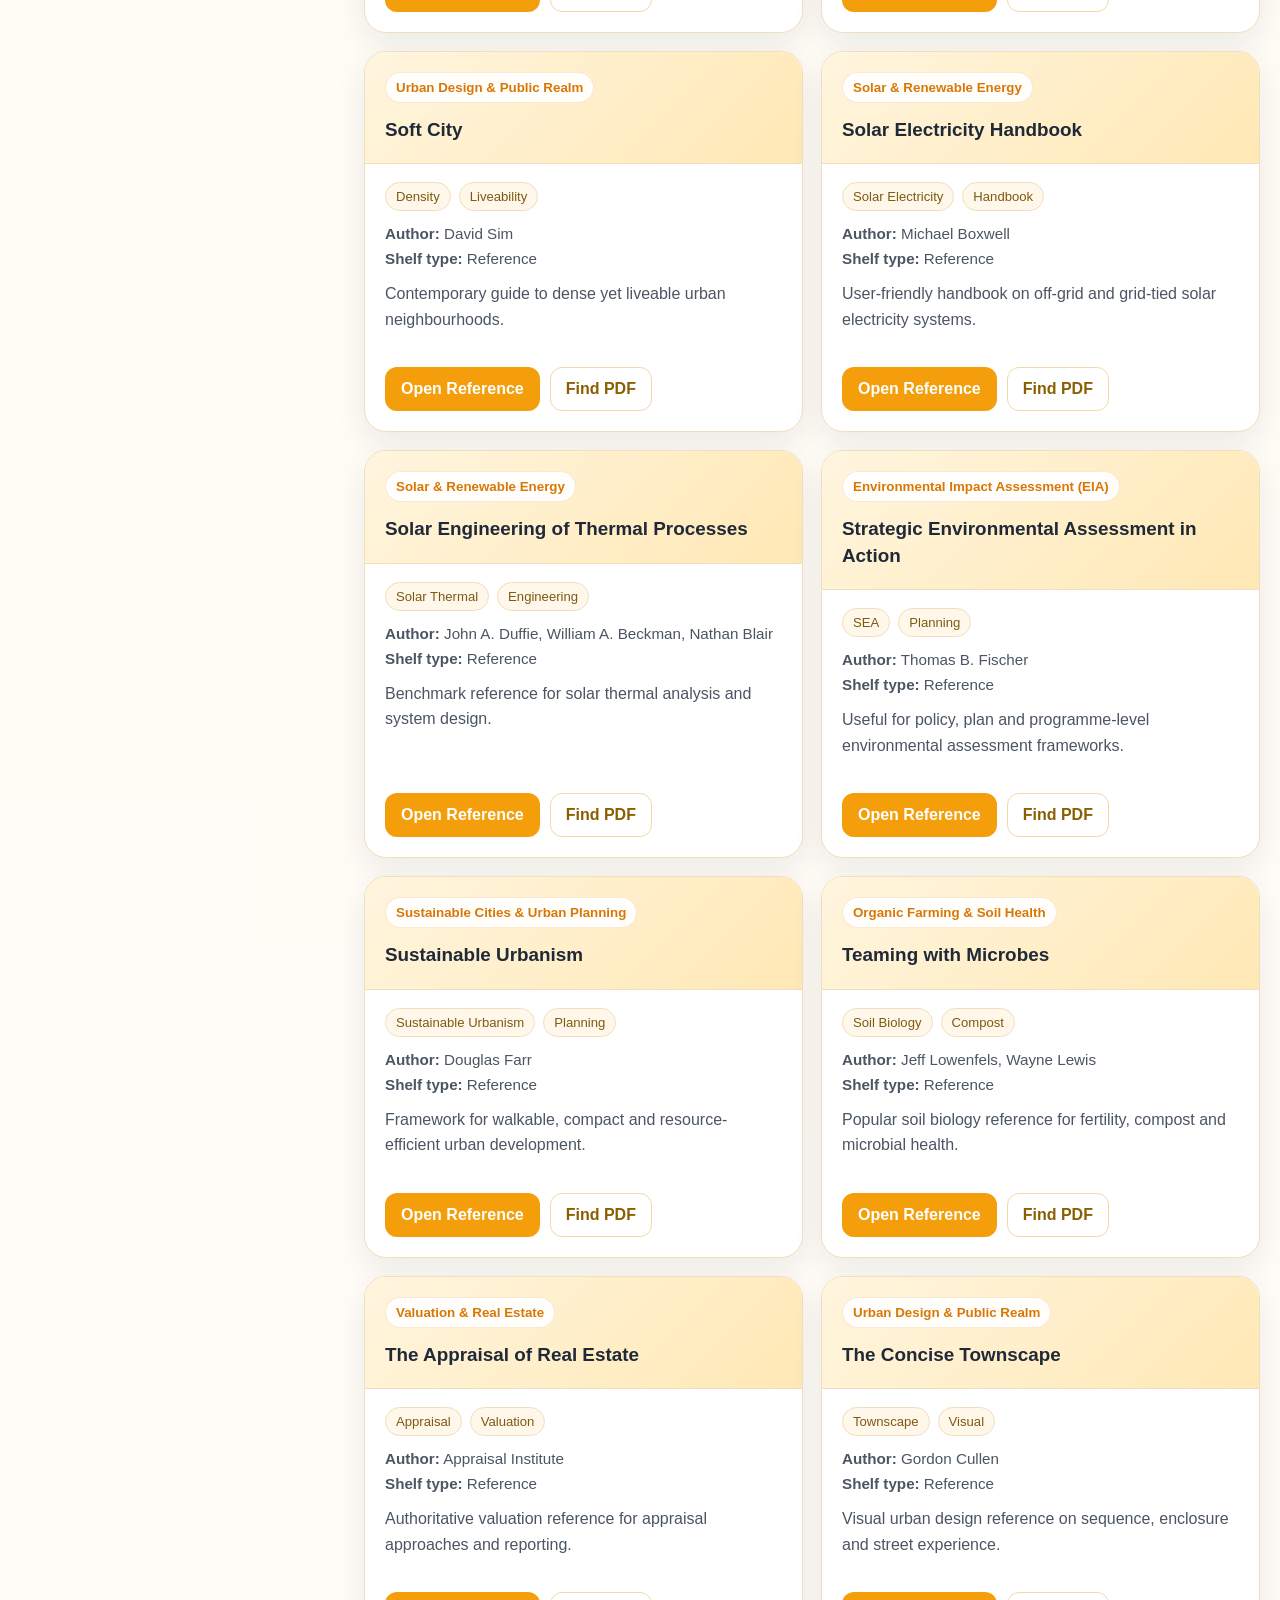
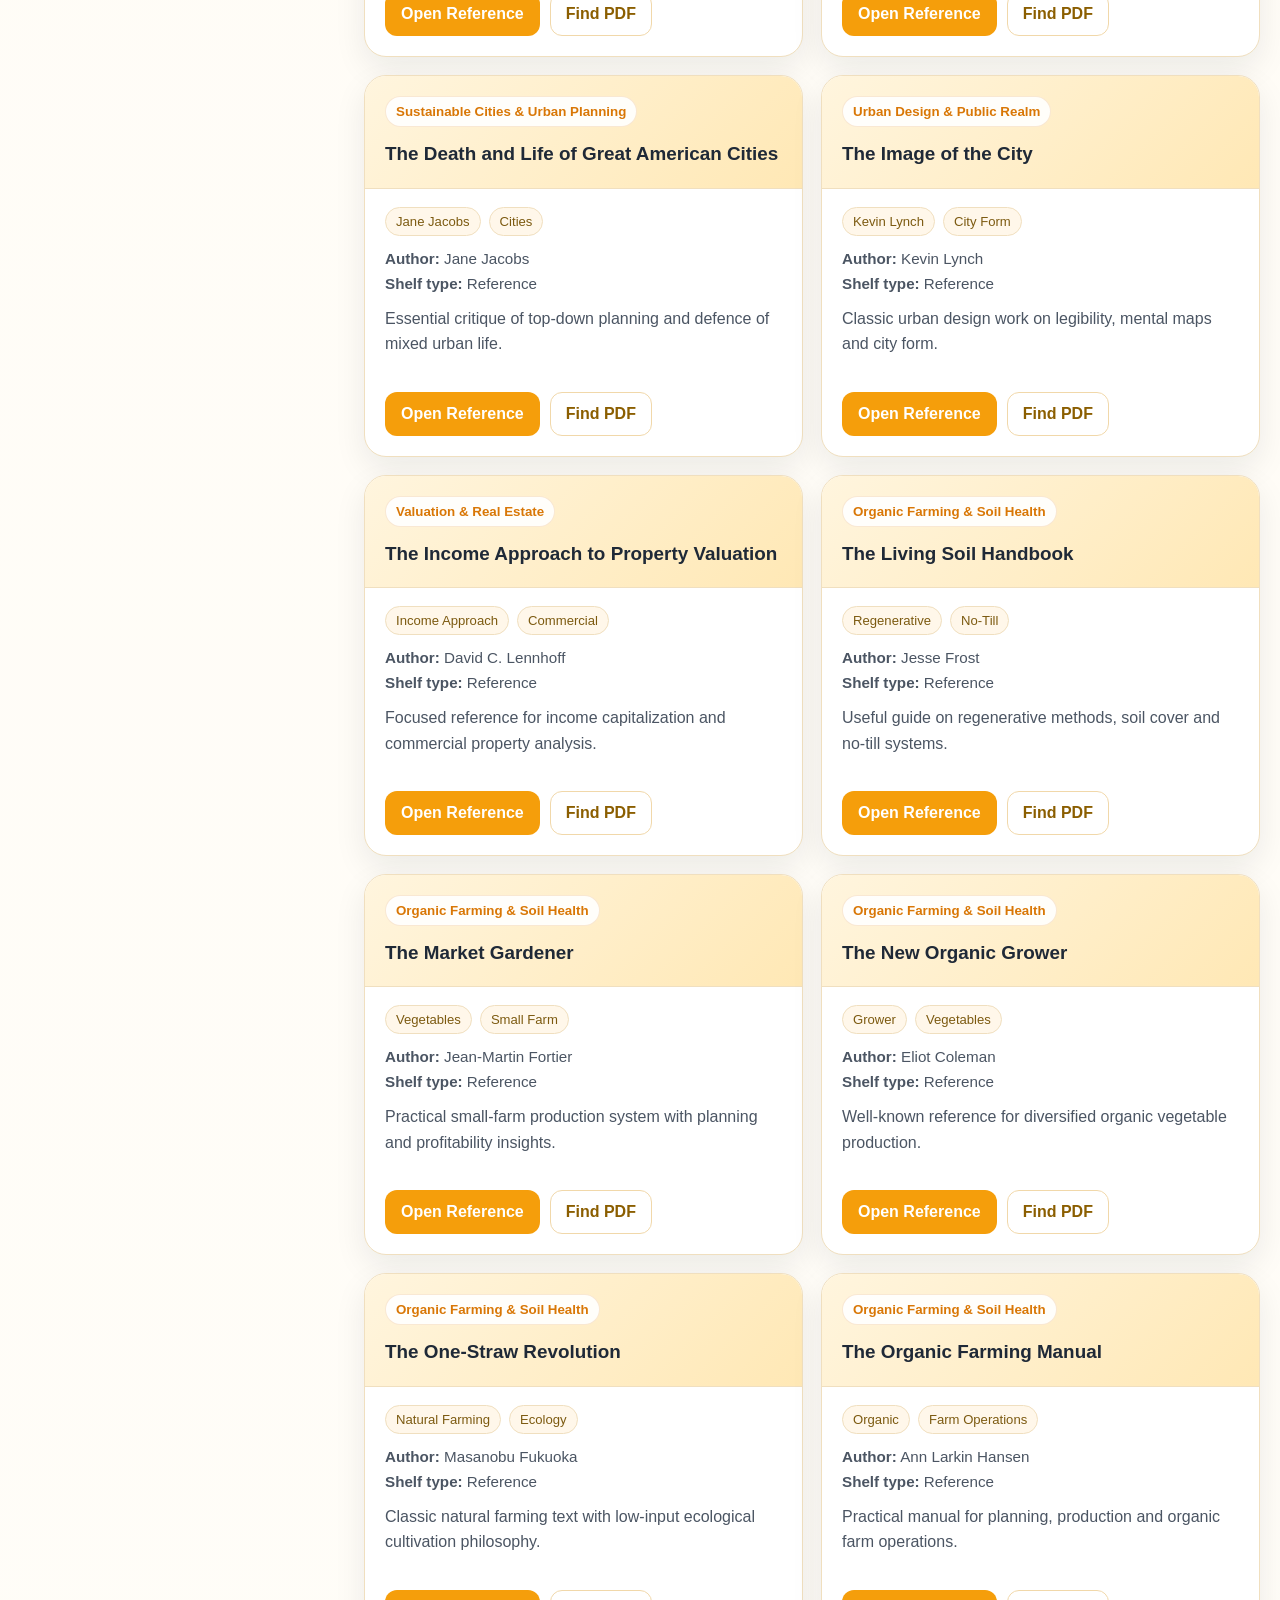
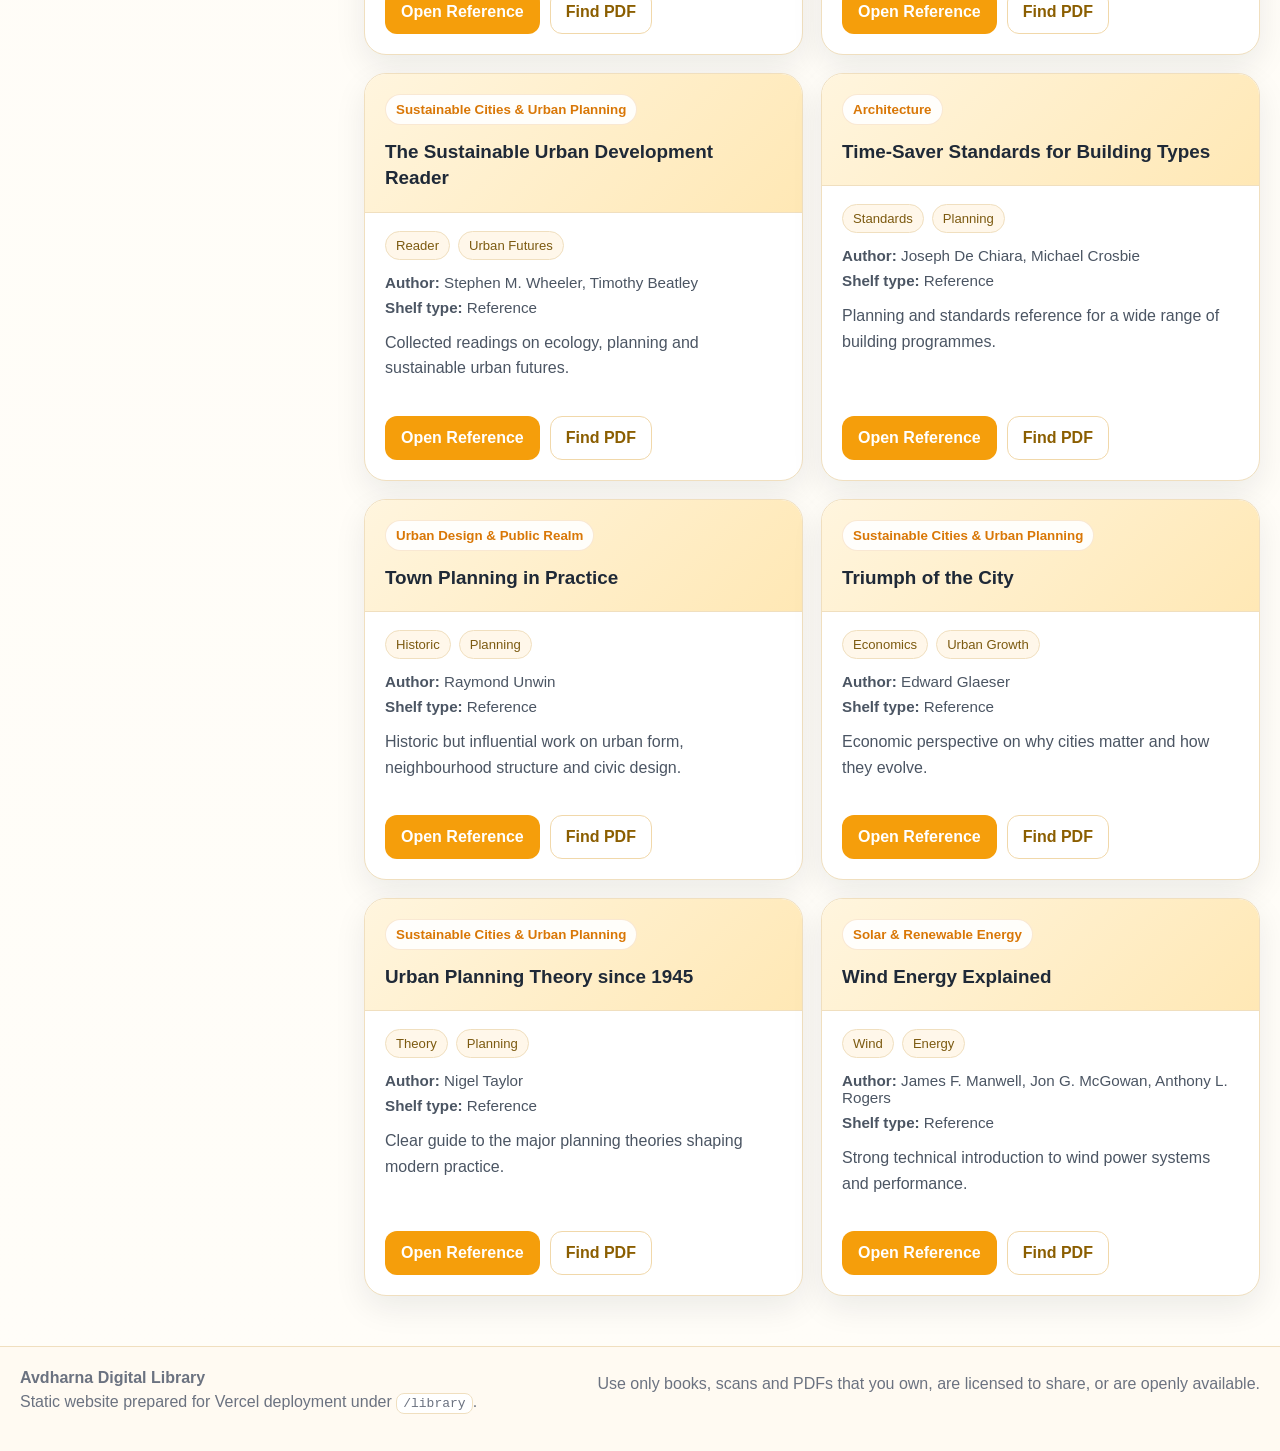
==== commit 3411ab17: "new files" ====
--- a/library/index.html
+++ b/library/index.html
@@ -4,102 +4,218 @@
   <meta charset="UTF-8" />
   <meta name="viewport" content="width=device-width, initial-scale=1.0" />
   <title>Avdharna Digital Library</title>
-  <meta name="description" content="Avdharna Digital Library for EIA, architecture, BIM, GIS, valuation, organic farming, sustainable cities, urban design, solar and allied knowledge domains." />
-  <link rel="stylesheet" href="./styles.css" />
+  <meta name="description" content="Avdharna Digital Library for EIA, architecture, BIM, GIS, valuation, organic farming, sustainable cities, urban design, solar and renewable energy." />
+  <style>
+    :root {
+      --bg: #fffaf2;
+      --surface: #ffffff;
+      --surface-2: #fff4df;
+      --text: #1f2937;
+      --muted: #6b7280;
+      --line: #f0dfbf;
+      --brand: #f59e0b;
+      --brand-dark: #d97706;
+      --shadow: 0 12px 32px rgba(17,24,39,.08);
+      --radius: 20px;
+    }
+    * { box-sizing: border-box; }
+    body { margin: 0; font-family: Inter, Arial, sans-serif; background: linear-gradient(180deg,#fffaf2 0%,#fffdf8 100%); color: var(--text); }
+    a { color: inherit; text-decoration: none; }
+    .container { width: min(1240px, calc(100% - 32px)); margin: 0 auto; }
+    .hero { padding: 34px 0 22px; background: radial-gradient(circle at top right,#ffe8b5 0,#fff7e8 34%,transparent 60%), linear-gradient(180deg,#fff7e8 0%,#fffaf2 100%); border-bottom: 1px solid var(--line); }
+    .hero-grid { display:grid; grid-template-columns: 1.35fr .75fr; gap:24px; align-items:start; }
+    .brand-row { display:flex; gap:16px; align-items:center; }
+    .brand-logo { width:74px; height:74px; object-fit:contain; padding:10px; border-radius:18px; background:#fff; box-shadow: var(--shadow); border:1px solid var(--line); }
+    .eyebrow { margin:0 0 6px; color:var(--brand-dark); font-size:13px; letter-spacing:.08em; text-transform:uppercase; font-weight:700; }
+    h1 { margin:0; font-size:clamp(2rem,4vw,3.3rem); line-height:1.02; }
+    .hero-text { margin:18px 0 0; max-width:820px; font-size:1.08rem; line-height:1.7; color:#374151; }
+    .hero-note { margin-top:16px; display:inline-flex; padding:10px 14px; background:#fff; border:1px solid var(--line); border-radius:999px; color:#6b7280; font-size:.95rem; }
+    .stats { display:grid; gap:16px; grid-template-columns:1fr 1fr; }
+    .stat { background:#fff; border:1px solid var(--line); box-shadow:var(--shadow); border-radius:var(--radius); padding:22px; }
+    .stat span { display:block; font-size:2rem; font-weight:800; color:var(--brand-dark); }
+    .stat small { color:var(--muted); font-size:.96rem; }
+    .layout { display:grid; grid-template-columns:320px 1fr; gap:24px; padding:26px 0 40px; }
+    .card { background:var(--surface); border:1px solid var(--line); border-radius:var(--radius); box-shadow:var(--shadow); }
+    .sidebar { padding:20px; position:sticky; top:20px; align-self:start; }
+    .label { display:block; font-weight:700; margin-bottom:10px; }
+    input[type=text], select { width:100%; padding:14px 16px; border-radius:14px; border:1px solid #e9d7b6; background:#fffdfa; font-size:15px; outline:none; }
+    input[type=text]:focus, select:focus { border-color: var(--brand); box-shadow:0 0 0 4px rgba(245,158,11,.12); }
+    .section-head { display:flex; justify-content:space-between; align-items:center; margin:18px 0 12px; }
+    .link-btn { border:none; background:none; color:var(--brand-dark); font-weight:700; cursor:pointer; }
+    .filter-list { display:grid; gap:10px; max-height:360px; overflow:auto; padding-right:4px; }
+    .filter-item { display:flex; gap:10px; align-items:flex-start; padding:10px 12px; border:1px solid var(--line); border-radius:14px; background:#fffdfa; }
+    .filter-item input { margin-top:3px; accent-color: var(--brand-dark); }
+    .muted-box { margin-top:18px; padding:16px; background:var(--surface-2); border-radius:16px; border:1px solid var(--line); color:#4b5563; }
+    .muted-box ul { margin:10px 0 0 18px; padding:0; }
+    .muted-box li { margin:7px 0; line-height:1.5; }
+    .toolbar { padding:18px 20px; display:flex; justify-content:space-between; gap:20px; align-items:center; }
+    .toolbar h2 { margin:0; font-size:1.5rem; }
+    .subtle { margin:.35rem 0 0; color:var(--muted); }
+    .featured-grid { display:grid; grid-template-columns:repeat(4, minmax(0,1fr)); gap:16px; margin:18px 0 22px; }
+    .featured-tile { padding:18px; border-radius:18px; background:linear-gradient(180deg,#fffdfa 0,#fff7ea 100%); border:1px solid var(--line); box-shadow:var(--shadow); }
+    .featured-tile h3 { margin:10px 0 8px; font-size:1rem; line-height:1.4; }
+    .featured-tile p { margin:0; color:var(--muted); font-size:.95rem; line-height:1.5; }
+    .badge { display:inline-flex; padding:6px 10px; background:#fff; border:1px solid var(--line); border-radius:999px; color:var(--brand-dark); font-size:.8rem; font-weight:700; }
+    .book-grid { display:grid; grid-template-columns:repeat(2,minmax(0,1fr)); gap:18px; }
+    .book-card { background:#fff; border:1px solid var(--line); border-radius:22px; overflow:hidden; box-shadow:var(--shadow); display:flex; flex-direction:column; }
+    .book-card__cover { padding:20px; background:linear-gradient(135deg,#fff5de 0%, #ffe8b5 100%); border-bottom:1px solid var(--line); }
+    .book-card__cover small { display:inline-flex; padding:7px 10px; background:rgba(255,255,255,.9); border:1px solid rgba(217,119,6,.16); border-radius:999px; color:var(--brand-dark); font-weight:700; }
+    .book-card__cover h3 { margin:14px 0 0; font-size:1.18rem; line-height:1.4; }
+    .book-card__body { padding:18px 20px 20px; display:flex; flex-direction:column; gap:14px; height:100%; }
+    .tags { display:flex; flex-wrap:wrap; gap:8px; }
+    .tag { padding:6px 10px; border-radius:999px; background:#fff7ea; border:1px solid var(--line); color:#7c5a10; font-size:.82rem; }
+    .meta { display:grid; gap:8px; color:#4b5563; font-size:.95rem; }
+    .description { color:#4b5563; line-height:1.6; min-height:72px; }
+    .actions { display:flex; gap:10px; margin-top:auto; flex-wrap:wrap; }
+    .btn { display:inline-flex; align-items:center; justify-content:center; padding:12px 15px; border-radius:12px; font-weight:700; border:1px solid transparent; }
+    .btn--primary { background:var(--brand); color:#fff; }
+    .btn--primary:hover { background:var(--brand-dark); }
+    .btn--secondary { background:#fff; border-color:#f1d8aa; color:#8b5e00; }
+    .empty-state { padding:28px; margin-top:18px; text-align:center; }
+    .hidden { display:none; }
+    .footer { margin-top:10px; border-top:1px solid var(--line); background:#fffaf2; }
+    .footer__content { padding:22px 0 40px; display:flex; justify-content:space-between; gap:18px; align-items:flex-start; color:#6b7280; }
+    .footer p { margin:.35rem 0 0; }
+    code { background:#fff; padding:2px 6px; border-radius:8px; border:1px solid var(--line); }
+    @media (max-width: 1100px) { .featured-grid { grid-template-columns:repeat(2, minmax(0,1fr)); } .book-grid { grid-template-columns:1fr; } .hero-grid { grid-template-columns:1fr; } }
+    @media (max-width: 860px) { .layout { grid-template-columns:1fr; } .sidebar { position:static; } .footer__content { flex-direction:column; } }
+    @media (max-width: 640px) { .container { width:min(100% - 20px, 1240px); } .toolbar { flex-direction:column; align-items:stretch; } .featured-grid { grid-template-columns:1fr; } .stats { grid-template-columns:1fr 1fr; } }
+  </style>
 </head>
 <body>
   <header class="hero">
-    <div class="hero__overlay"></div>
-    <div class="container hero__content">
-      <div class="hero__left">
+    <div class="container hero-grid">
+      <div>
         <div class="brand-row">
-          <img src="./assets/logo.png" alt="Avdharna logo" class="brand-logo" />
+          <img src="[data-uri]" alt="Avdharna logo" class="brand-logo" />
           <div>
             <p class="eyebrow">avdharna.in/library</p>
             <h1>Avdharna Digital Library</h1>
           </div>
         </div>
-        <p class="hero__text">
-          A clean, no-login reference library for environmental assessment, architecture,
-          valuation, farming and sustainable built-environment knowledge domains.
-        </p>
-        <div class="hero__note">Curated as an audit-ready reference shelf. Replace any title with your own licensed PDF copies whenever required.</div>
-      </div>
-      <div class="hero__stats">
-        <div class="stat">
-          <span id="bookCount">0</span>
-          <small>Reference titles</small>
-        </div>
-        <div class="stat">
-          <span id="categoryCount">0</span>
-          <small>Categories</small>
-        </div>
+        <p class="hero-text">A clean, no-login reference library for environmental assessment, architecture, valuation, farming and sustainable built-environment knowledge domains.</p>
+        <div class="hero-note">Curated as an audit-ready reference shelf. Replace any title with your own licensed PDF copies whenever required.</div>
+      </div>
+      <div class="stats">
+        <div class="stat"><span id="bookCount">0</span><small>Reference titles</small></div>
+        <div class="stat"><span id="categoryCount">0</span><small>Categories</small></div>
       </div>
     </div>
   </header>
 
-  <main class="container main-layout">
+  <main class="container layout">
     <aside class="sidebar card">
-      <div class="sidebar__section">
-        <label for="searchInput" class="label">Search library</label>
-        <input id="searchInput" type="text" placeholder="Search by title, author, keyword..." />
-      </div>
-
-      <div class="sidebar__section">
-        <div class="section-head">
-          <span class="label">Categories</span>
-          <button id="clearFiltersBtn" class="link-btn" type="button">Clear</button>
-        </div>
-        <div id="categoryFilters" class="filter-list"></div>
-      </div>
-
-      <div class="sidebar__section muted-box">
+      <label for="searchInput" class="label">Search library</label>
+      <input id="searchInput" type="text" placeholder="Search by title, author, keyword..." />
+
+      <div class="section-head">
+        <span class="label" style="margin:0">Categories</span>
+        <button id="clearFiltersBtn" class="link-btn" type="button">Clear</button>
+      </div>
+      <div id="categoryFilters" class="filter-list"></div>
+
+      <div class="muted-box">
         <strong>How to use</strong>
         <ul>
           <li>Click <b>Open Reference</b> to open a search/reference page for the title.</li>
           <li>Click <b>Find PDF</b> to search for an available PDF or your own hosted copy.</li>
-          <li>You can later replace external links with your own files in <code>data/books.js</code>.</li>
+          <li>Later you can replace any link with your own locally hosted PDF files.</li>
         </ul>
       </div>
     </aside>
 
-    <section class="content-area">
+    <section>
       <div class="toolbar card">
         <div>
           <h2>Library Catalogue</h2>
           <p id="resultsText" class="subtle">Loading books...</p>
         </div>
-        <div class="toolbar__right">
-          <select id="sortSelect" aria-label="Sort books">
-            <option value="title-asc">Sort: Title A-Z</option>
-            <option value="title-desc">Sort: Title Z-A</option>
-            <option value="category-asc">Sort: Category</option>
-          </select>
-        </div>
-      </div>
-
+        <div style="min-width:220px"><select id="sortSelect" aria-label="Sort books"><option value="title-asc">Sort: Title A-Z</option><option value="title-desc">Sort: Title Z-A</option><option value="category-asc">Sort: Category</option></select></div>
+      </div>
       <section id="featuredCategories" class="featured-grid"></section>
       <section id="bookGrid" class="book-grid"></section>
-      <div id="emptyState" class="empty-state card hidden">
-        <h3>No books found</h3>
-        <p>Try another keyword or clear the category filters.</p>
-      </div>
+      <div id="emptyState" class="empty-state card hidden"><h3>No books found</h3><p>Try another keyword or clear the category filters.</p></div>
     </section>
   </main>
 
-  <footer class="footer">
-    <div class="container footer__content">
-      <div>
-        <strong>Avdharna Digital Library</strong>
-        <p>Static website prepared for Vercel deployment under <code>/library</code>.</p>
-      </div>
-      <p class="footer-note">
-        Use only books, scans and PDFs that you own, are licensed to share, or are openly available.
-      </p>
-    </div>
-  </footer>
-
-  <script src="./data/books.js"></script>
-  <script src="./app.js"></script>
+  <footer class="footer"><div class="container footer__content"><div><strong>Avdharna Digital Library</strong><p>Static website prepared for Vercel deployment under <code>/library</code>.</p></div><p>Use only books, scans and PDFs that you own, are licensed to share, or are openly available.</p></div></footer>
+
+  <script>
+    const books = [{"title": "Introduction to Environmental Impact Assessment", "author": "John Glasson, Riki Therivel, Andrew Chadwick", "category": "Environmental Impact Assessment (EIA)", "year": "Reference", "tags": ["EIA", "Screening", "Scoping"], "description": "EIA process, screening, scoping, prediction and review.", "readUrl": "https://www.google.com/search?q=Introduction+to+Environmental+Impact+Assessment+John+Glasson%2C+Riki+Therivel%2C+Andrew+Chadwick", "downloadUrl": "https://www.google.com/search?q=Introduction+to+Environmental+Impact+Assessment+John+Glasson%2C+Riki+Therivel%2C+Andrew+Chadwick+pdf"}, {"title": "Methods of Environmental Impact Assessment", "author": "Peter Morris, Riki Therivel", "category": "Environmental Impact Assessment (EIA)", "year": "Reference", "tags": ["Methods", "Mitigation", "Assessment"], "description": "Widely used reference on impact identification, evaluation and mitigation methods.", "readUrl": "https://www.google.com/search?q=Methods+of+Environmental+Impact+Assessment+Peter+Morris%2C+Riki+Therivel", "downloadUrl": "https://www.google.com/search?q=Methods+of+Environmental+Impact+Assessment+Peter+Morris%2C+Riki+Therivel+pdf"}, {"title": "Environmental Impact Assessment: A Guide to Best Professional Practices", "author": "Charles H. Eccleston", "category": "Environmental Impact Assessment (EIA)", "year": "Reference", "tags": ["Professional Practice", "Compliance"], "description": "Practice-oriented guide for preparing robust impact studies and compliance documentation.", "readUrl": "https://www.google.com/search?q=Environmental+Impact+Assessment%3A+A+Guide+to+Best+Professional+Practices+Charles+H.+Eccleston", "downloadUrl": "https://www.google.com/search?q=Environmental+Impact+Assessment%3A+A+Guide+to+Best+Professional+Practices+Charles+H.+Eccleston+pdf"}, {"title": "Environmental Assessment", "author": "Larry W. Canter", "category": "Environmental Impact Assessment (EIA)", "year": "Reference", "tags": ["Baseline", "Monitoring"], "description": "Foundational reference for baseline studies, alternatives analysis and monitoring.", "readUrl": "https://www.google.com/search?q=Environmental+Assessment+Larry+W.+Canter", "downloadUrl": "https://www.google.com/search?q=Environmental+Assessment+Larry+W.+Canter+pdf"}, {"title": "Strategic Environmental Assessment in Action", "author": "Thomas B. Fischer", "category": "Environmental Impact Assessment (EIA)", "year": "Reference", "tags": ["SEA", "Planning"], "description": "Useful for policy, plan and programme-level environmental assessment frameworks.", "readUrl": "https://www.google.com/search?q=Strategic+Environmental+Assessment+in+Action+Thomas+B.+Fischer", "downloadUrl": "https://www.google.com/search?q=Strategic+Environmental+Assessment+in+Action+Thomas+B.+Fischer+pdf"}, {"title": "Handbook of Environmental Impact Assessment", "author": "Judy Petts", "category": "Environmental Impact Assessment (EIA)", "year": "Reference", "tags": ["Handbook", "Governance"], "description": "Reference handbook covering techniques, governance and implementation issues.", "readUrl": "https://www.google.com/search?q=Handbook+of+Environmental+Impact+Assessment+Judy+Petts", "downloadUrl": "https://www.google.com/search?q=Handbook+of+Environmental+Impact+Assessment+Judy+Petts+pdf"}, {"title": "Cumulative Effects Assessment and Management", "author": "A.J. Kennedy", "category": "Environmental Impact Assessment (EIA)", "year": "Reference", "tags": ["Cumulative Effects", "Regional"], "description": "Helpful for understanding cumulative impacts and long-term regional effects.", "readUrl": "https://www.google.com/search?q=Cumulative+Effects+Assessment+and+Management+A.J.+Kennedy", "downloadUrl": "https://www.google.com/search?q=Cumulative+Effects+Assessment+and+Management+A.J.+Kennedy+pdf"}, {"title": "Environmental Impact Assessment for Developing Countries", "author": "Asit K. Biswas, S.B.C. Agarwala", "category": "Environmental Impact Assessment (EIA)", "year": "Reference", "tags": ["Developing Countries", "Infrastructure"], "description": "Contextual reference for EIA systems in fast-growing economies and infrastructure sectors.", "readUrl": "https://www.google.com/search?q=Environmental+Impact+Assessment+for+Developing+Countries+Asit+K.+Biswas%2C+S.B.C.+Agarwala", "downloadUrl": "https://www.google.com/search?q=Environmental+Impact+Assessment+for+Developing+Countries+Asit+K.+Biswas%2C+S.B.C.+Agarwala+pdf"}, {"title": "Architecture: Form, Space, and Order", "author": "Francis D.K. Ching", "category": "Architecture", "year": "Reference", "tags": ["Design", "Theory"], "description": "Core design reference on spatial composition, form and architectural language.", "readUrl": "https://www.google.com/search?q=Architecture%3A+Form%2C+Space%2C+and+Order+Francis+D.K.+Ching", "downloadUrl": "https://www.google.com/search?q=Architecture%3A+Form%2C+Space%2C+and+Order+Francis+D.K.+Ching+pdf"}, {"title": "Building Construction Illustrated", "author": "Francis D.K. Ching", "category": "Architecture", "year": "Reference", "tags": ["Construction", "Details"], "description": "Visual handbook for structural systems, materials and construction assemblies.", "readUrl": "https://www.google.com/search?q=Building+Construction+Illustrated+Francis+D.K.+Ching", "downloadUrl": "https://www.google.com/search?q=Building+Construction+Illustrated+Francis+D.K.+Ching+pdf"}, {"title": "A Global History of Architecture", "author": "Francis D.K. Ching, Mark M. Jarzombek, Vikramaditya Prakash", "category": "Architecture", "year": "Reference", "tags": ["History", "Global"], "description": "Broad architectural history reference across cultures and time periods.", "readUrl": "https://www.google.com/search?q=A+Global+History+of+Architecture+Francis+D.K.+Ching%2C+Mark+M.+Jarzombek%2C+Vikramaditya+Prakash", "downloadUrl": "https://www.google.com/search?q=A+Global+History+of+Architecture+Francis+D.K.+Ching%2C+Mark+M.+Jarzombek%2C+Vikramaditya+Prakash+pdf"}, {"title": "Time-Saver Standards for Building Types", "author": "Joseph De Chiara, Michael Crosbie", "category": "Architecture", "year": "Reference", "tags": ["Standards", "Planning"], "description": "Planning and standards reference for a wide range of building programmes.", "readUrl": "https://www.google.com/search?q=Time-Saver+Standards+for+Building+Types+Joseph+De+Chiara%2C+Michael+Crosbie", "downloadUrl": "https://www.google.com/search?q=Time-Saver+Standards+for+Building+Types+Joseph+De+Chiara%2C+Michael+Crosbie+pdf"}, {"title": "Architects’ Data", "author": "Ernst Neufert, Peter Neufert", "category": "Architecture", "year": "Reference", "tags": ["Neufert", "Dimensions"], "description": "Classic dimensional and planning reference used in practice and academia.", "readUrl": "https://www.google.com/search?q=Architects%E2%80%99+Data+Ernst+Neufert%2C+Peter+Neufert", "downloadUrl": "https://www.google.com/search?q=Architects%E2%80%99+Data+Ernst+Neufert%2C+Peter+Neufert+pdf"}, {"title": "Site Planning", "author": "Kevin Lynch, Gary Hack", "category": "Architecture", "year": "Reference", "tags": ["Site Planning", "Land Use"], "description": "Site analysis and planning methods for land development and built form placement.", "readUrl": "https://www.google.com/search?q=Site+Planning+Kevin+Lynch%2C+Gary+Hack", "downloadUrl": "https://www.google.com/search?q=Site+Planning+Kevin+Lynch%2C+Gary+Hack+pdf"}, {"title": "Manual of Section", "author": "Paul Lewis, Marc Tsurumaki, David J. Lewis", "category": "Architecture", "year": "Reference", "tags": ["Section", "Representation"], "description": "Excellent precedent-based guide to understanding architecture through section.", "readUrl": "https://www.google.com/search?q=Manual+of+Section+Paul+Lewis%2C+Marc+Tsurumaki%2C+David+J.+Lewis", "downloadUrl": "https://www.google.com/search?q=Manual+of+Section+Paul+Lewis%2C+Marc+Tsurumaki%2C+David+J.+Lewis+pdf"}, {"title": "101 Things I Learned in Architecture School", "author": "Matthew Frederick", "category": "Architecture", "year": "Reference", "tags": ["Learning", "Studio"], "description": "Accessible concept primer covering design thinking, communication and critique.", "readUrl": "https://www.google.com/search?q=101+Things+I+Learned+in+Architecture+School+Matthew+Frederick", "downloadUrl": "https://www.google.com/search?q=101+Things+I+Learned+in+Architecture+School+Matthew+Frederick+pdf"}, {"title": "BIM Handbook", "author": "Chuck Eastman, Paul Teicholz, Rafael Sacks, Kathleen Liston", "category": "BIM & GIS", "year": "Reference", "tags": ["BIM", "Collaboration"], "description": "Comprehensive reference on BIM processes, collaboration and lifecycle use.", "readUrl": "https://www.google.com/search?q=BIM+Handbook+Chuck+Eastman%2C+Paul+Teicholz%2C+Rafael+Sacks%2C+Kathleen+Liston", "downloadUrl": "https://www.google.com/search?q=BIM+Handbook+Chuck+Eastman%2C+Paul+Teicholz%2C+Rafael+Sacks%2C+Kathleen+Liston+pdf"}, {"title": "Building Information Modeling: Planning and Managing Construction Projects with 4D CAD and Simulations", "author": "Willem Kymmell", "category": "BIM & GIS", "year": "Reference", "tags": ["4D CAD", "Construction"], "description": "Useful for BIM planning, sequencing and construction coordination.", "readUrl": "https://www.google.com/search?q=Building+Information+Modeling%3A+Planning+and+Managing+Construction+Projects+with+4D+CAD+and+Simulations+Willem+Kymmell", "downloadUrl": "https://www.google.com/search?q=Building+Information+Modeling%3A+Planning+and+Managing+Construction+Projects+with+4D+CAD+and+Simulations+Willem+Kymmell+pdf"}, {"title": "Geographic Information Systems and Science", "author": "Paul A. Longley, Michael F. Goodchild, David J. Maguire, David W. Rhind", "category": "BIM & GIS", "year": "Reference", "tags": ["GIS", "Spatial Analysis"], "description": "Foundational GIS text for spatial data, analysis and mapping.", "readUrl": "https://www.google.com/search?q=Geographic+Information+Systems+and+Science+Paul+A.+Longley%2C+Michael+F.+Goodchild%2C+David+J.+Maguire%2C+David+W.+Rhind", "downloadUrl": "https://www.google.com/search?q=Geographic+Information+Systems+and+Science+Paul+A.+Longley%2C+Michael+F.+Goodchild%2C+David+J.+Maguire%2C+David+W.+Rhind+pdf"}, {"title": "GIS Fundamentals", "author": "Paul Bolstad", "category": "BIM & GIS", "year": "Reference", "tags": ["Fundamentals", "Mapping"], "description": "Practical GIS introduction covering projections, data models and analysis basics.", "readUrl": "https://www.google.com/search?q=GIS+Fundamentals+Paul+Bolstad", "downloadUrl": "https://www.google.com/search?q=GIS+Fundamentals+Paul+Bolstad+pdf"}, {"title": "QGIS Map Design", "author": "Anita Graser, Gretchen N. Peterson", "category": "BIM & GIS", "year": "Reference", "tags": ["QGIS", "Cartography"], "description": "Strong visual reference for cartography, map layouts and communication.", "readUrl": "https://www.google.com/search?q=QGIS+Map+Design+Anita+Graser%2C+Gretchen+N.+Peterson", "downloadUrl": "https://www.google.com/search?q=QGIS+Map+Design+Anita+Graser%2C+Gretchen+N.+Peterson+pdf"}, {"title": "Remote Sensing and Image Interpretation", "author": "Thomas M. Lillesand, Ralph W. Kiefer, Jonathan Chipman", "category": "BIM & GIS", "year": "Reference", "tags": ["Remote Sensing", "Imagery"], "description": "Reference for imagery, land cover interpretation and environmental mapping.", "readUrl": "https://www.google.com/search?q=Remote+Sensing+and+Image+Interpretation+Thomas+M.+Lillesand%2C+Ralph+W.+Kiefer%2C+Jonathan+Chipman", "downloadUrl": "https://www.google.com/search?q=Remote+Sensing+and+Image+Interpretation+Thomas+M.+Lillesand%2C+Ralph+W.+Kiefer%2C+Jonathan+Chipman+pdf"}, {"title": "Inside the Revit Architecture", "author": "Daniel John Stine, Aaron Hansen", "category": "BIM & GIS", "year": "Reference", "tags": ["Revit", "Architecture"], "description": "Applied Revit reference for architectural BIM modelling workflows.", "readUrl": "https://www.google.com/search?q=Inside+the+Revit+Architecture+Daniel+John+Stine%2C+Aaron+Hansen", "downloadUrl": "https://www.google.com/search?q=Inside+the+Revit+Architecture+Daniel+John+Stine%2C+Aaron+Hansen+pdf"}, {"title": "Geodesign: Case Studies in Regional and Urban Planning", "author": "Carl Steinitz", "category": "BIM & GIS", "year": "Reference", "tags": ["Geodesign", "Planning"], "description": "Bridges GIS, planning and design decision-making for complex sites and regions.", "readUrl": "https://www.google.com/search?q=Geodesign%3A+Case+Studies+in+Regional+and+Urban+Planning+Carl+Steinitz", "downloadUrl": "https://www.google.com/search?q=Geodesign%3A+Case+Studies+in+Regional+and+Urban+Planning+Carl+Steinitz+pdf"}, {"title": "The Appraisal of Real Estate", "author": "Appraisal Institute", "category": "Valuation & Real Estate", "year": "Reference", "tags": ["Appraisal", "Valuation"], "description": "Authoritative valuation reference for appraisal approaches and reporting.", "readUrl": "https://www.google.com/search?q=The+Appraisal+of+Real+Estate+Appraisal+Institute", "downloadUrl": "https://www.google.com/search?q=The+Appraisal+of+Real+Estate+Appraisal+Institute+pdf"}, {"title": "Modern Methods of Valuation", "author": "Eric Shapiro, David Mackmin, Gary Sims", "category": "Valuation & Real Estate", "year": "Reference", "tags": ["Property", "Professional"], "description": "Well-known professional reference on contemporary property valuation practice.", "readUrl": "https://www.google.com/search?q=Modern+Methods+of+Valuation+Eric+Shapiro%2C+David+Mackmin%2C+Gary+Sims", "downloadUrl": "https://www.google.com/search?q=Modern+Methods+of+Valuation+Eric+Shapiro%2C+David+Mackmin%2C+Gary+Sims+pdf"}, {"title": "Real Estate Valuation in Global Markets", "author": "Andrew Baum, David Hartzell", "category": "Valuation & Real Estate", "year": "Reference", "tags": ["Global Markets", "Investment"], "description": "Useful for linking valuation logic with capital markets and global investment.", "readUrl": "https://www.google.com/search?q=Real+Estate+Valuation+in+Global+Markets+Andrew+Baum%2C+David+Hartzell", "downloadUrl": "https://www.google.com/search?q=Real+Estate+Valuation+in+Global+Markets+Andrew+Baum%2C+David+Hartzell+pdf"}, {"title": "Property Valuation: In an Economic Context", "author": "Peter Wyatt", "category": "Valuation & Real Estate", "year": "Reference", "tags": ["Economics", "Market"], "description": "Explains valuation through economics, market behaviour and evidence.", "readUrl": "https://www.google.com/search?q=Property+Valuation%3A+In+an+Economic+Context+Peter+Wyatt", "downloadUrl": "https://www.google.com/search?q=Property+Valuation%3A+In+an+Economic+Context+Peter+Wyatt+pdf"}, {"title": "Investment Valuation", "author": "Aswath Damodaran", "category": "Valuation & Real Estate", "year": "Reference", "tags": ["DCF", "Finance"], "description": "Strong reference for discounted cash flow, risk and asset valuation thinking.", "readUrl": "https://www.google.com/search?q=Investment+Valuation+Aswath+Damodaran", "downloadUrl": "https://www.google.com/search?q=Investment+Valuation+Aswath+Damodaran+pdf"}, {"title": "The Income Approach to Property Valuation", "author": "David C. Lennhoff", "category": "Valuation & Real Estate", "year": "Reference", "tags": ["Income Approach", "Commercial"], "description": "Focused reference for income capitalization and commercial property analysis.", "readUrl": "https://www.google.com/search?q=The+Income+Approach+to+Property+Valuation+David+C.+Lennhoff", "downloadUrl": "https://www.google.com/search?q=The+Income+Approach+to+Property+Valuation+David+C.+Lennhoff+pdf"}, {"title": "Fundamentals of Property Investment", "author": "Andrew Baum", "category": "Valuation & Real Estate", "year": "Reference", "tags": ["Investment", "Returns"], "description": "Good primer on property markets, returns, risk and investment performance.", "readUrl": "https://www.google.com/search?q=Fundamentals+of+Property+Investment+Andrew+Baum", "downloadUrl": "https://www.google.com/search?q=Fundamentals+of+Property+Investment+Andrew+Baum+pdf"}, {"title": "Real Estate Finance and Investments", "author": "William B. Brueggeman, Jeffrey D. Fisher", "category": "Valuation & Real Estate", "year": "Reference", "tags": ["Finance", "Analysis"], "description": "Connects valuation with lending, investment and real estate decision-making.", "readUrl": "https://www.google.com/search?q=Real+Estate+Finance+and+Investments+William+B.+Brueggeman%2C+Jeffrey+D.+Fisher", "downloadUrl": "https://www.google.com/search?q=Real+Estate+Finance+and+Investments+William+B.+Brueggeman%2C+Jeffrey+D.+Fisher+pdf"}, {"title": "The One-Straw Revolution", "author": "Masanobu Fukuoka", "category": "Organic Farming & Soil Health", "year": "Reference", "tags": ["Natural Farming", "Ecology"], "description": "Classic natural farming text with low-input ecological cultivation philosophy.", "readUrl": "https://www.google.com/search?q=The+One-Straw+Revolution+Masanobu+Fukuoka", "downloadUrl": "https://www.google.com/search?q=The+One-Straw+Revolution+Masanobu+Fukuoka+pdf"}, {"title": "The Organic Farming Manual", "author": "Ann Larkin Hansen", "category": "Organic Farming & Soil Health", "year": "Reference", "tags": ["Organic", "Farm Operations"], "description": "Practical manual for planning, production and organic farm operations.", "readUrl": "https://www.google.com/search?q=The+Organic+Farming+Manual+Ann+Larkin+Hansen", "downloadUrl": "https://www.google.com/search?q=The+Organic+Farming+Manual+Ann+Larkin+Hansen+pdf"}, {"title": "Organic Farming: An International History", "author": "William Lockeretz", "category": "Organic Farming & Soil Health", "year": "Reference", "tags": ["History", "Policy"], "description": "Historical and policy-oriented view of the organic farming movement.", "readUrl": "https://www.google.com/search?q=Organic+Farming%3A+An+International+History+William+Lockeretz", "downloadUrl": "https://www.google.com/search?q=Organic+Farming%3A+An+International+History+William+Lockeretz+pdf"}, {"title": "Teaming with Microbes", "author": "Jeff Lowenfels, Wayne Lewis", "category": "Organic Farming & Soil Health", "year": "Reference", "tags": ["Soil Biology", "Compost"], "description": "Popular soil biology reference for fertility, compost and microbial health.", "readUrl": "https://www.google.com/search?q=Teaming+with+Microbes+Jeff+Lowenfels%2C+Wayne+Lewis", "downloadUrl": "https://www.google.com/search?q=Teaming+with+Microbes+Jeff+Lowenfels%2C+Wayne+Lewis+pdf"}, {"title": "The Living Soil Handbook", "author": "Jesse Frost", "category": "Organic Farming & Soil Health", "year": "Reference", "tags": ["Regenerative", "No-Till"], "description": "Useful guide on regenerative methods, soil cover and no-till systems.", "readUrl": "https://www.google.com/search?q=The+Living+Soil+Handbook+Jesse+Frost", "downloadUrl": "https://www.google.com/search?q=The+Living+Soil+Handbook+Jesse+Frost+pdf"}, {"title": "Building Soils Naturally", "author": "Phil Nauta", "category": "Organic Farming & Soil Health", "year": "Reference", "tags": ["Soil Building", "Nutrition"], "description": "Applied soil-building methods using biological and mineral balancing approaches.", "readUrl": "https://www.google.com/search?q=Building+Soils+Naturally+Phil+Nauta", "downloadUrl": "https://www.google.com/search?q=Building+Soils+Naturally+Phil+Nauta+pdf"}, {"title": "The Market Gardener", "author": "Jean-Martin Fortier", "category": "Organic Farming & Soil Health", "year": "Reference", "tags": ["Vegetables", "Small Farm"], "description": "Practical small-farm production system with planning and profitability insights.", "readUrl": "https://www.google.com/search?q=The+Market+Gardener+Jean-Martin+Fortier", "downloadUrl": "https://www.google.com/search?q=The+Market+Gardener+Jean-Martin+Fortier+pdf"}, {"title": "The New Organic Grower", "author": "Eliot Coleman", "category": "Organic Farming & Soil Health", "year": "Reference", "tags": ["Grower", "Vegetables"], "description": "Well-known reference for diversified organic vegetable production.", "readUrl": "https://www.google.com/search?q=The+New+Organic+Grower+Eliot+Coleman", "downloadUrl": "https://www.google.com/search?q=The+New+Organic+Grower+Eliot+Coleman+pdf"}, {"title": "Sustainable Urbanism", "author": "Douglas Farr", "category": "Sustainable Cities & Urban Planning", "year": "Reference", "tags": ["Sustainable Urbanism", "Planning"], "description": "Framework for walkable, compact and resource-efficient urban development.", "readUrl": "https://www.google.com/search?q=Sustainable+Urbanism+Douglas+Farr", "downloadUrl": "https://www.google.com/search?q=Sustainable+Urbanism+Douglas+Farr+pdf"}, {"title": "Cities for People", "author": "Jan Gehl", "category": "Sustainable Cities & Urban Planning", "year": "Reference", "tags": ["People", "Public Space"], "description": "Human-centred city design focused on everyday life, mobility and public space.", "readUrl": "https://www.google.com/search?q=Cities+for+People+Jan+Gehl", "downloadUrl": "https://www.google.com/search?q=Cities+for+People+Jan+Gehl+pdf"}, {"title": "Happy City", "author": "Charles Montgomery", "category": "Sustainable Cities & Urban Planning", "year": "Reference", "tags": ["Wellbeing", "City Life"], "description": "Readable exploration of urban form, wellbeing and quality of life.", "readUrl": "https://www.google.com/search?q=Happy+City+Charles+Montgomery", "downloadUrl": "https://www.google.com/search?q=Happy+City+Charles+Montgomery+pdf"}, {"title": "The Sustainable Urban Development Reader", "author": "Stephen M. Wheeler, Timothy Beatley", "category": "Sustainable Cities & Urban Planning", "year": "Reference", "tags": ["Reader", "Urban Futures"], "description": "Collected readings on ecology, planning and sustainable urban futures.", "readUrl": "https://www.google.com/search?q=The+Sustainable+Urban+Development+Reader+Stephen+M.+Wheeler%2C+Timothy+Beatley", "downloadUrl": "https://www.google.com/search?q=The+Sustainable+Urban+Development+Reader+Stephen+M.+Wheeler%2C+Timothy+Beatley+pdf"}, {"title": "The Death and Life of Great American Cities", "author": "Jane Jacobs", "category": "Sustainable Cities & Urban Planning", "year": "Reference", "tags": ["Jane Jacobs", "Cities"], "description": "Essential critique of top-down planning and defence of mixed urban life.", "readUrl": "https://www.google.com/search?q=The+Death+and+Life+of+Great+American+Cities+Jane+Jacobs", "downloadUrl": "https://www.google.com/search?q=The+Death+and+Life+of+Great+American+Cities+Jane+Jacobs+pdf"}, {"title": "Triumph of the City", "author": "Edward Glaeser", "category": "Sustainable Cities & Urban Planning", "year": "Reference", "tags": ["Economics", "Urban Growth"], "description": "Economic perspective on why cities matter and how they evolve.", "readUrl": "https://www.google.com/search?q=Triumph+of+the+City+Edward+Glaeser", "downloadUrl": "https://www.google.com/search?q=Triumph+of+the+City+Edward+Glaeser+pdf"}, {"title": "Urban Planning Theory since 1945", "author": "Nigel Taylor", "category": "Sustainable Cities & Urban Planning", "year": "Reference", "tags": ["Theory", "Planning"], "description": "Clear guide to the major planning theories shaping modern practice.", "readUrl": "https://www.google.com/search?q=Urban+Planning+Theory+since+1945+Nigel+Taylor", "downloadUrl": "https://www.google.com/search?q=Urban+Planning+Theory+since+1945+Nigel+Taylor+pdf"}, {"title": "Planning Sustainable Cities and Regions", "author": "Karen Chapple", "category": "Sustainable Cities & Urban Planning", "year": "Reference", "tags": ["Regions", "Sustainability"], "description": "Reference on regional equity, sustainability and implementation.", "readUrl": "https://www.google.com/search?q=Planning+Sustainable+Cities+and+Regions+Karen+Chapple", "downloadUrl": "https://www.google.com/search?q=Planning+Sustainable+Cities+and+Regions+Karen+Chapple+pdf"}, {"title": "The Image of the City", "author": "Kevin Lynch", "category": "Urban Design & Public Realm", "year": "Reference", "tags": ["Kevin Lynch", "City Form"], "description": "Classic urban design work on legibility, mental maps and city form.", "readUrl": "https://www.google.com/search?q=The+Image+of+the+City+Kevin+Lynch", "downloadUrl": "https://www.google.com/search?q=The+Image+of+the+City+Kevin+Lynch+pdf"}, {"title": "The Concise Townscape", "author": "Gordon Cullen", "category": "Urban Design & Public Realm", "year": "Reference", "tags": ["Townscape", "Visual"], "description": "Visual urban design reference on sequence, enclosure and street experience.", "readUrl": "https://www.google.com/search?q=The+Concise+Townscape+Gordon+Cullen", "downloadUrl": "https://www.google.com/search?q=The+Concise+Townscape+Gordon+Cullen+pdf"}, {"title": "Life Between Buildings", "author": "Jan Gehl", "category": "Urban Design & Public Realm", "year": "Reference", "tags": ["Public Life", "Pedestrian"], "description": "Foundational text on public life, pedestrian experience and liveable spaces.", "readUrl": "https://www.google.com/search?q=Life+Between+Buildings+Jan+Gehl", "downloadUrl": "https://www.google.com/search?q=Life+Between+Buildings+Jan+Gehl+pdf"}, {"title": "Responsive Environments", "author": "Ian Bentley, Alan Alcock, Paul Murrain, Sue McGlynn, Graham Smith", "category": "Urban Design & Public Realm", "year": "Reference", "tags": ["Responsive", "Design Framework"], "description": "Design framework for permeability, variety, robustness and choice.", "readUrl": "https://www.google.com/search?q=Responsive+Environments+Ian+Bentley%2C+Alan+Alcock%2C+Paul+Murrain%2C+Sue+McGlynn%2C+Graham+Smith", "downloadUrl": "https://www.google.com/search?q=Responsive+Environments+Ian+Bentley%2C+Alan+Alcock%2C+Paul+Murrain%2C+Sue+McGlynn%2C+Graham+Smith+pdf"}, {"title": "Great Streets", "author": "Allan B. Jacobs", "category": "Urban Design & Public Realm", "year": "Reference", "tags": ["Streets", "Case Studies"], "description": "Case-based reference on what makes successful streets and urban corridors.", "readUrl": "https://www.google.com/search?q=Great+Streets+Allan+B.+Jacobs", "downloadUrl": "https://www.google.com/search?q=Great+Streets+Allan+B.+Jacobs+pdf"}, {"title": "Public Places Urban Spaces", "author": "Matthew Carmona, Tim Heath, Taner Oc, Steve Tiesdell", "category": "Urban Design & Public Realm", "year": "Reference", "tags": ["Placemaking", "Textbook"], "description": "Core urban design textbook for public realm systems and placemaking.", "readUrl": "https://www.google.com/search?q=Public+Places+Urban+Spaces+Matthew+Carmona%2C+Tim+Heath%2C+Taner+Oc%2C+Steve+Tiesdell", "downloadUrl": "https://www.google.com/search?q=Public+Places+Urban+Spaces+Matthew+Carmona%2C+Tim+Heath%2C+Taner+Oc%2C+Steve+Tiesdell+pdf"}, {"title": "Soft City", "author": "David Sim", "category": "Urban Design & Public Realm", "year": "Reference", "tags": ["Density", "Liveability"], "description": "Contemporary guide to dense yet liveable urban neighbourhoods.", "readUrl": "https://www.google.com/search?q=Soft+City+David+Sim", "downloadUrl": "https://www.google.com/search?q=Soft+City+David+Sim+pdf"}, {"title": "Town Planning in Practice", "author": "Raymond Unwin", "category": "Urban Design & Public Realm", "year": "Reference", "tags": ["Historic", "Planning"], "description": "Historic but influential work on urban form, neighbourhood structure and civic design.", "readUrl": "https://www.google.com/search?q=Town+Planning+in+Practice+Raymond+Unwin", "downloadUrl": "https://www.google.com/search?q=Town+Planning+in+Practice+Raymond+Unwin+pdf"}, {"title": "Renewable Energy Resources", "author": "John Twidell, Tony Weir", "category": "Solar & Renewable Energy", "year": "Reference", "tags": ["Renewables", "Resources"], "description": "Broad introduction to solar, wind, biomass and renewable resource systems.", "readUrl": "https://www.google.com/search?q=Renewable+Energy+Resources+John+Twidell%2C+Tony+Weir", "downloadUrl": "https://www.google.com/search?q=Renewable+Energy+Resources+John+Twidell%2C+Tony+Weir+pdf"}, {"title": "Solar Engineering of Thermal Processes", "author": "John A. Duffie, William A. Beckman, Nathan Blair", "category": "Solar & Renewable Energy", "year": "Reference", "tags": ["Solar Thermal", "Engineering"], "description": "Benchmark reference for solar thermal analysis and system design.", "readUrl": "https://www.google.com/search?q=Solar+Engineering+of+Thermal+Processes+John+A.+Duffie%2C+William+A.+Beckman%2C+Nathan+Blair", "downloadUrl": "https://www.google.com/search?q=Solar+Engineering+of+Thermal+Processes+John+A.+Duffie%2C+William+A.+Beckman%2C+Nathan+Blair+pdf"}, {"title": "Photovoltaic Systems", "author": "James P. Dunlop", "category": "Solar & Renewable Energy", "year": "Reference", "tags": ["Photovoltaic", "Design"], "description": "Practical PV design, installation and troubleshooting reference.", "readUrl": "https://www.google.com/search?q=Photovoltaic+Systems+James+P.+Dunlop", "downloadUrl": "https://www.google.com/search?q=Photovoltaic+Systems+James+P.+Dunlop+pdf"}, {"title": "Planning and Installing Photovoltaic Systems", "author": "Deutsche Gesellschaft fur Sonnenenergie (DGS)", "category": "Solar & Renewable Energy", "year": "Reference", "tags": ["PV", "Installation"], "description": "Accessible guide for PV planning, sizing and installation workflows.", "readUrl": "https://www.google.com/search?q=Planning+and+Installing+Photovoltaic+Systems+Deutsche+Gesellschaft+fur+Sonnenenergie+%28DGS%29", "downloadUrl": "https://www.google.com/search?q=Planning+and+Installing+Photovoltaic+Systems+Deutsche+Gesellschaft+fur+Sonnenenergie+%28DGS%29+pdf"}, {"title": "Solar Electricity Handbook", "author": "Michael Boxwell", "category": "Solar & Renewable Energy", "year": "Reference", "tags": ["Solar Electricity", "Handbook"], "description": "User-friendly handbook on off-grid and grid-tied solar electricity systems.", "readUrl": "https://www.google.com/search?q=Solar+Electricity+Handbook+Michael+Boxwell", "downloadUrl": "https://www.google.com/search?q=Solar+Electricity+Handbook+Michael+Boxwell+pdf"}, {"title": "Wind Energy Explained", "author": "James F. Manwell, Jon G. McGowan, Anthony L. Rogers", "category": "Solar & Renewable Energy", "year": "Reference", "tags": ["Wind", "Energy"], "description": "Strong technical introduction to wind power systems and performance.", "readUrl": "https://www.google.com/search?q=Wind+Energy+Explained+James+F.+Manwell%2C+Jon+G.+McGowan%2C+Anthony+L.+Rogers", "downloadUrl": "https://www.google.com/search?q=Wind+Energy+Explained+James+F.+Manwell%2C+Jon+G.+McGowan%2C+Anthony+L.+Rogers+pdf"}, {"title": "Renewable Energy: Power for a Sustainable Future", "author": "Godfrey Boyle", "category": "Solar & Renewable Energy", "year": "Reference", "tags": ["Power", "Future"], "description": "Survey of renewable technologies, policy and energy transition issues.", "readUrl": "https://www.google.com/search?q=Renewable+Energy%3A+Power+for+a+Sustainable+Future+Godfrey+Boyle", "downloadUrl": "https://www.google.com/search?q=Renewable+Energy%3A+Power+for+a+Sustainable+Future+Godfrey+Boyle+pdf"}, {"title": "Energy Simulation in Building Design", "author": "Joseph Clarke", "category": "Solar & Renewable Energy", "year": "Reference", "tags": ["Simulation", "Building Performance"], "description": "Useful for design teams linking buildings, energy performance and simulation.", "readUrl": "https://www.google.com/search?q=Energy+Simulation+in+Building+Design+Joseph+Clarke", "downloadUrl": "https://www.google.com/search?q=Energy+Simulation+in+Building+Design+Joseph+Clarke+pdf"}];
+    const searchInput = document.getElementById('searchInput');
+    const categoryFilters = document.getElementById('categoryFilters');
+    const sortSelect = document.getElementById('sortSelect');
+    const bookGrid = document.getElementById('bookGrid');
+    const featuredCategories = document.getElementById('featuredCategories');
+    const resultsText = document.getElementById('resultsText');
+    const emptyState = document.getElementById('emptyState');
+    const clearFiltersBtn = document.getElementById('clearFiltersBtn');
+    const bookCount = document.getElementById('bookCount');
+    const categoryCount = document.getElementById('categoryCount');
+    const state = { query: '', selectedCategories: new Set(), sort: 'title-asc' };
+    const categories = [...new Set(books.map(book => book.category))].sort((a, b) => a.localeCompare(b));
+    function init() {
+      bookCount.textContent = books.length;
+      categoryCount.textContent = categories.length;
+      categoryFilters.innerHTML = categories.map(category => `
+        <label class="filter-item">
+          <input class="category-checkbox" type="checkbox" value="${category}" />
+          <span>${category}</span>
+        </label>`).join('');
+      document.querySelectorAll('.category-checkbox').forEach(input => input.addEventListener('change', (event) => {
+        const value = event.target.value;
+        if (event.target.checked) state.selectedCategories.add(value); else state.selectedCategories.delete(value);
+        renderBooks();
+      }));
+      featuredCategories.innerHTML = categories.map(category => {
+        const count = books.filter(book => book.category === category).length;
+        return `<article class="featured-tile"><span class="badge">${count} titles</span><h3>${category}</h3><p>Curated collection for ${category.toLowerCase()} resources.</p></article>`;
+      }).join('');
+      searchInput.addEventListener('input', (event) => { state.query = event.target.value.toLowerCase().trim(); renderBooks(); });
+      sortSelect.addEventListener('change', (event) => { state.sort = event.target.value; renderBooks(); });
+      clearFiltersBtn.addEventListener('click', () => { state.selectedCategories.clear(); document.querySelectorAll('.category-checkbox').forEach(input => input.checked = false); renderBooks(); });
+      renderBooks();
+    }
+    function getFilteredBooks() {
+      const filtered = books.filter(book => {
+        const hay = [book.title, book.author, book.category, ...(book.tags || []), book.description].join(' ').toLowerCase();
+        const matchesQuery = !state.query || hay.includes(state.query);
+        const matchesCategory = state.selectedCategories.size === 0 || state.selectedCategories.has(book.category);
+        return matchesQuery && matchesCategory;
+      });
+      filtered.sort((a, b) => {
+        if (state.sort === 'title-desc') return b.title.localeCompare(a.title);
+        if (state.sort === 'category-asc') return a.category.localeCompare(b.category) || a.title.localeCompare(b.title);
+        return a.title.localeCompare(b.title);
+      });
+      return filtered;
+    }
+    function renderBooks() {
+      const filtered = getFilteredBooks();
+      resultsText.textContent = `${filtered.length} of ${books.length} titles shown`;
+      if (!filtered.length) { bookGrid.innerHTML = ''; emptyState.classList.remove('hidden'); return; }
+      emptyState.classList.add('hidden');
+      bookGrid.innerHTML = filtered.map(book => `
+        <article class="book-card">
+          <div class="book-card__cover">
+            <small>${book.category}</small>
+            <h3>${book.title}</h3>
+          </div>
+          <div class="book-card__body">
+            <div class="tags">${(book.tags || []).map(tag => `<span class="tag">${tag}</span>`).join('')}</div>
+            <div class="meta">
+              <div><strong>Author:</strong> ${book.author}</div>
+              <div><strong>Shelf type:</strong> ${book.year}</div>
+            </div>
+            <div class="description">${book.description}</div>
+            <div class="actions">
+              <a class="btn btn--primary" href="${book.readUrl}" target="_blank" rel="noopener noreferrer">Open Reference</a>
+              <a class="btn btn--secondary" href="${book.downloadUrl}" target="_blank" rel="noopener noreferrer">Find PDF</a>
+            </div>
+          </div>
+        </article>`).join('');
+    }
+    init();
+  </script>
 </body>
-</html>
+</html>
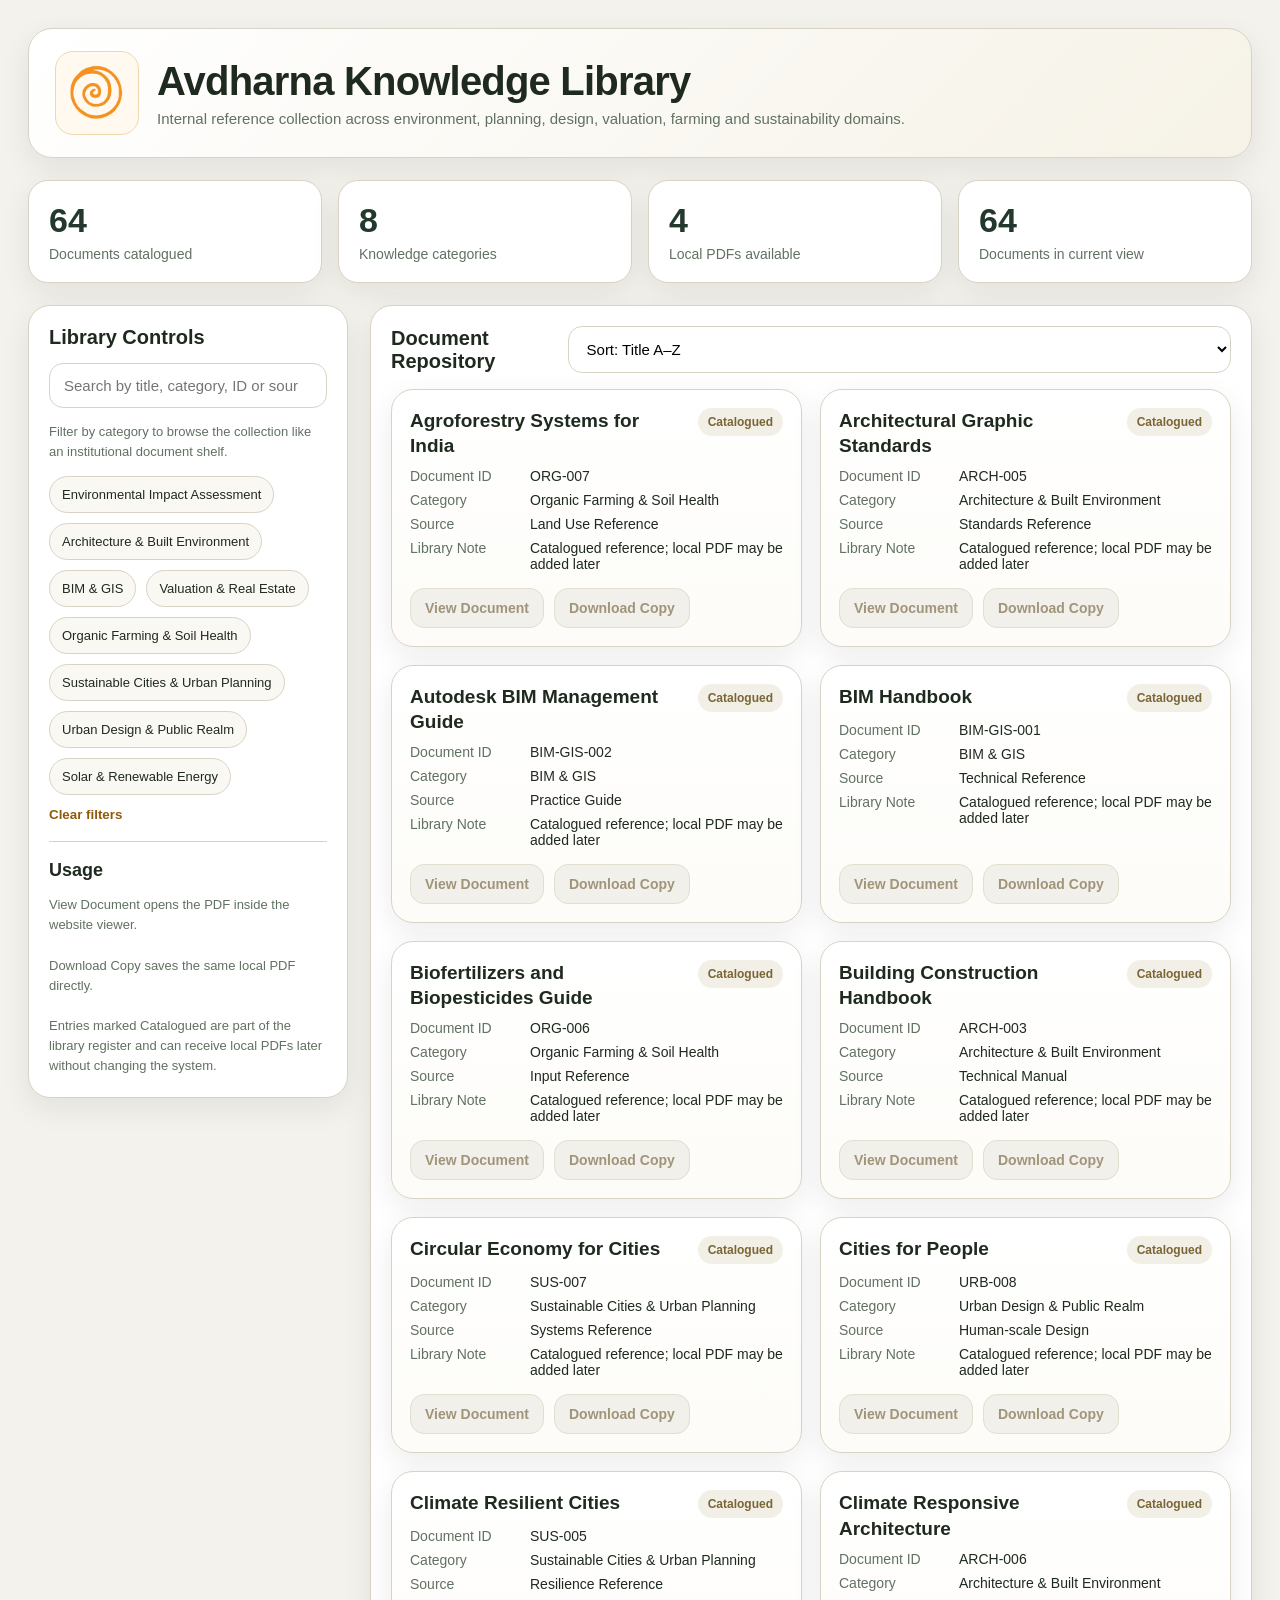
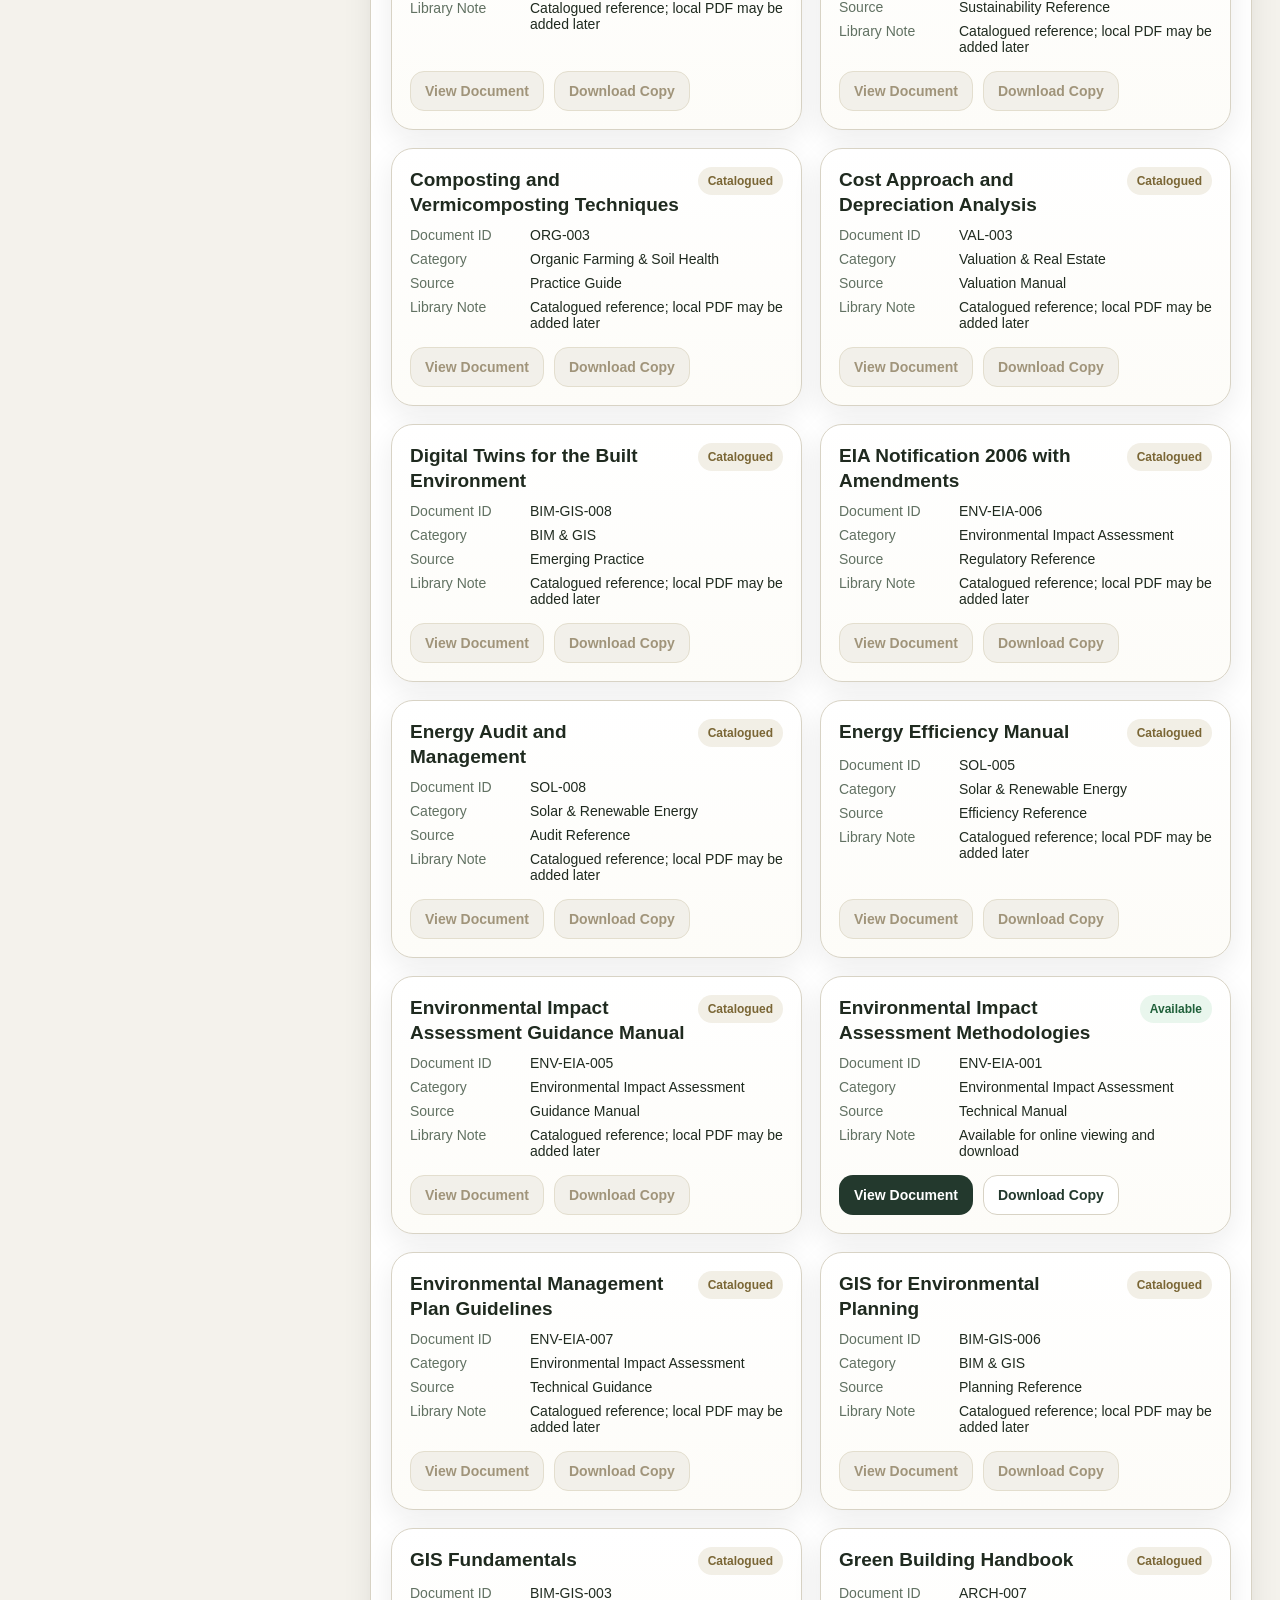
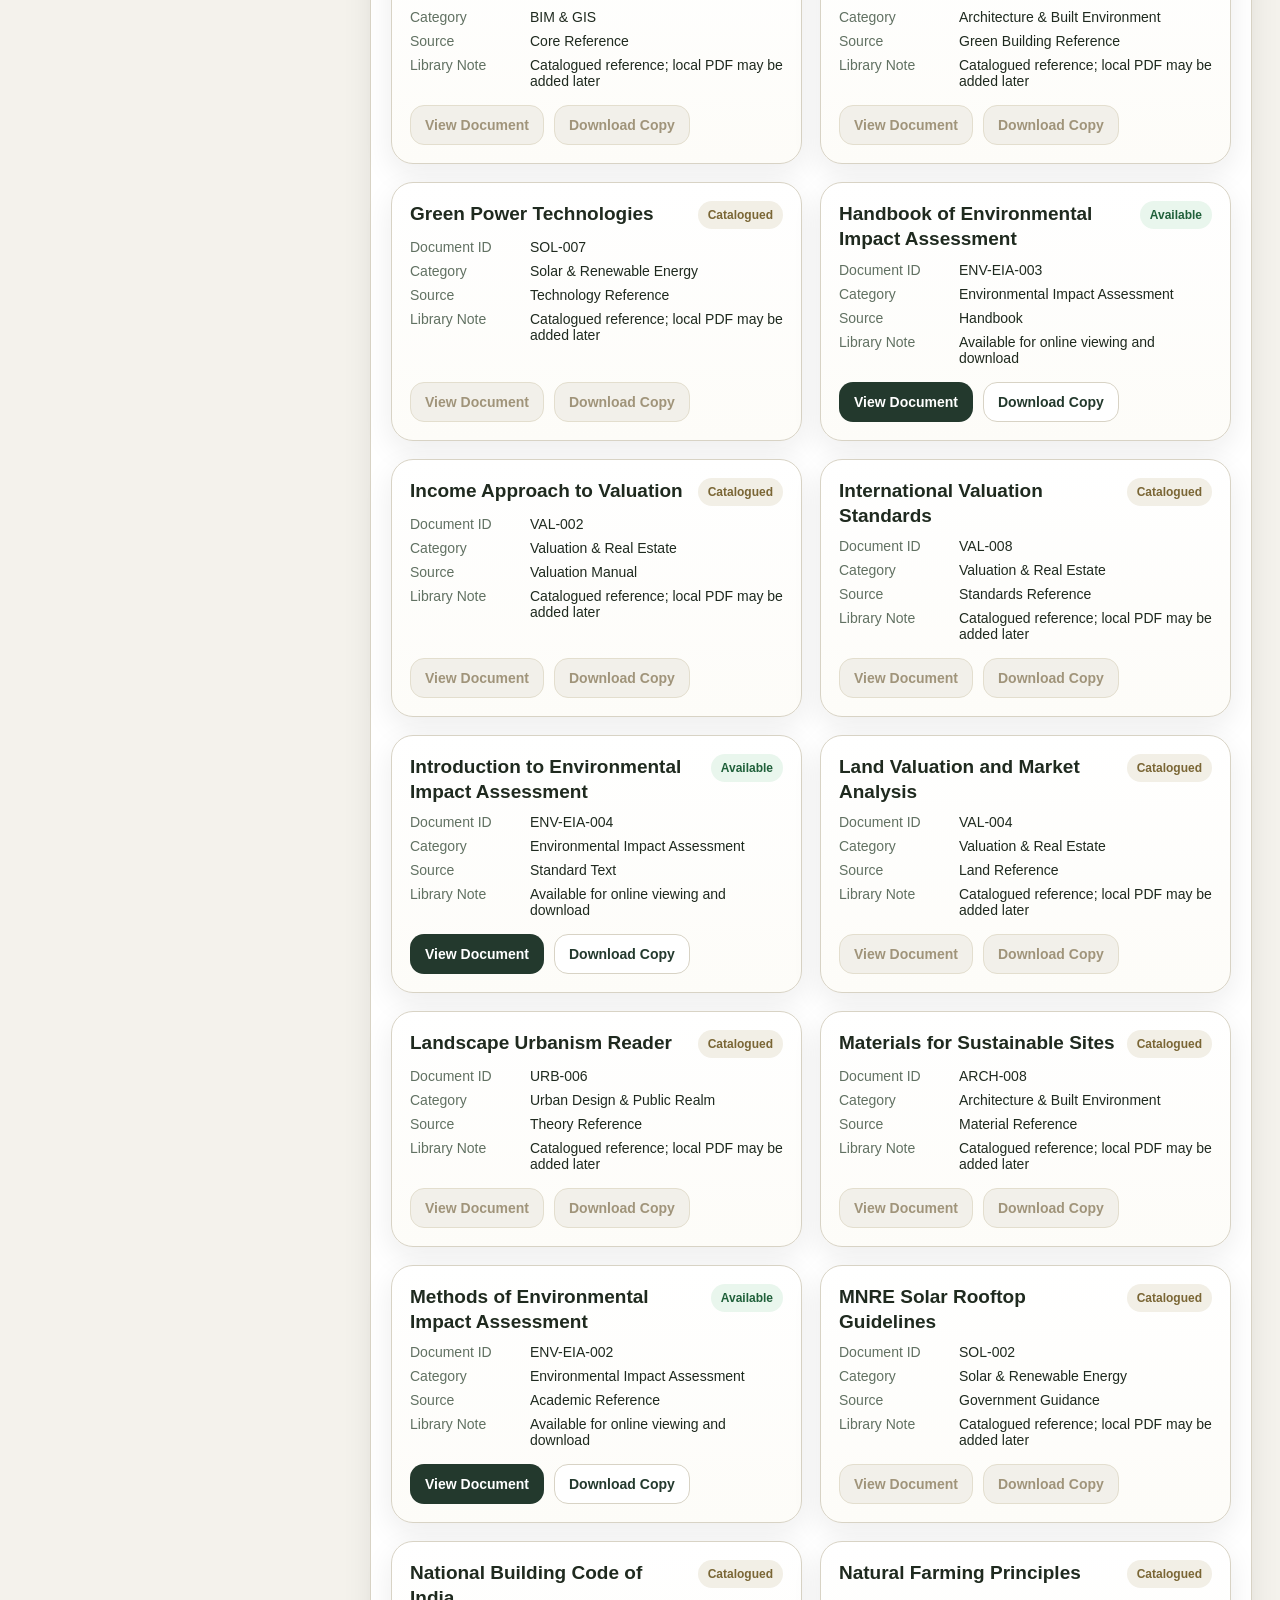
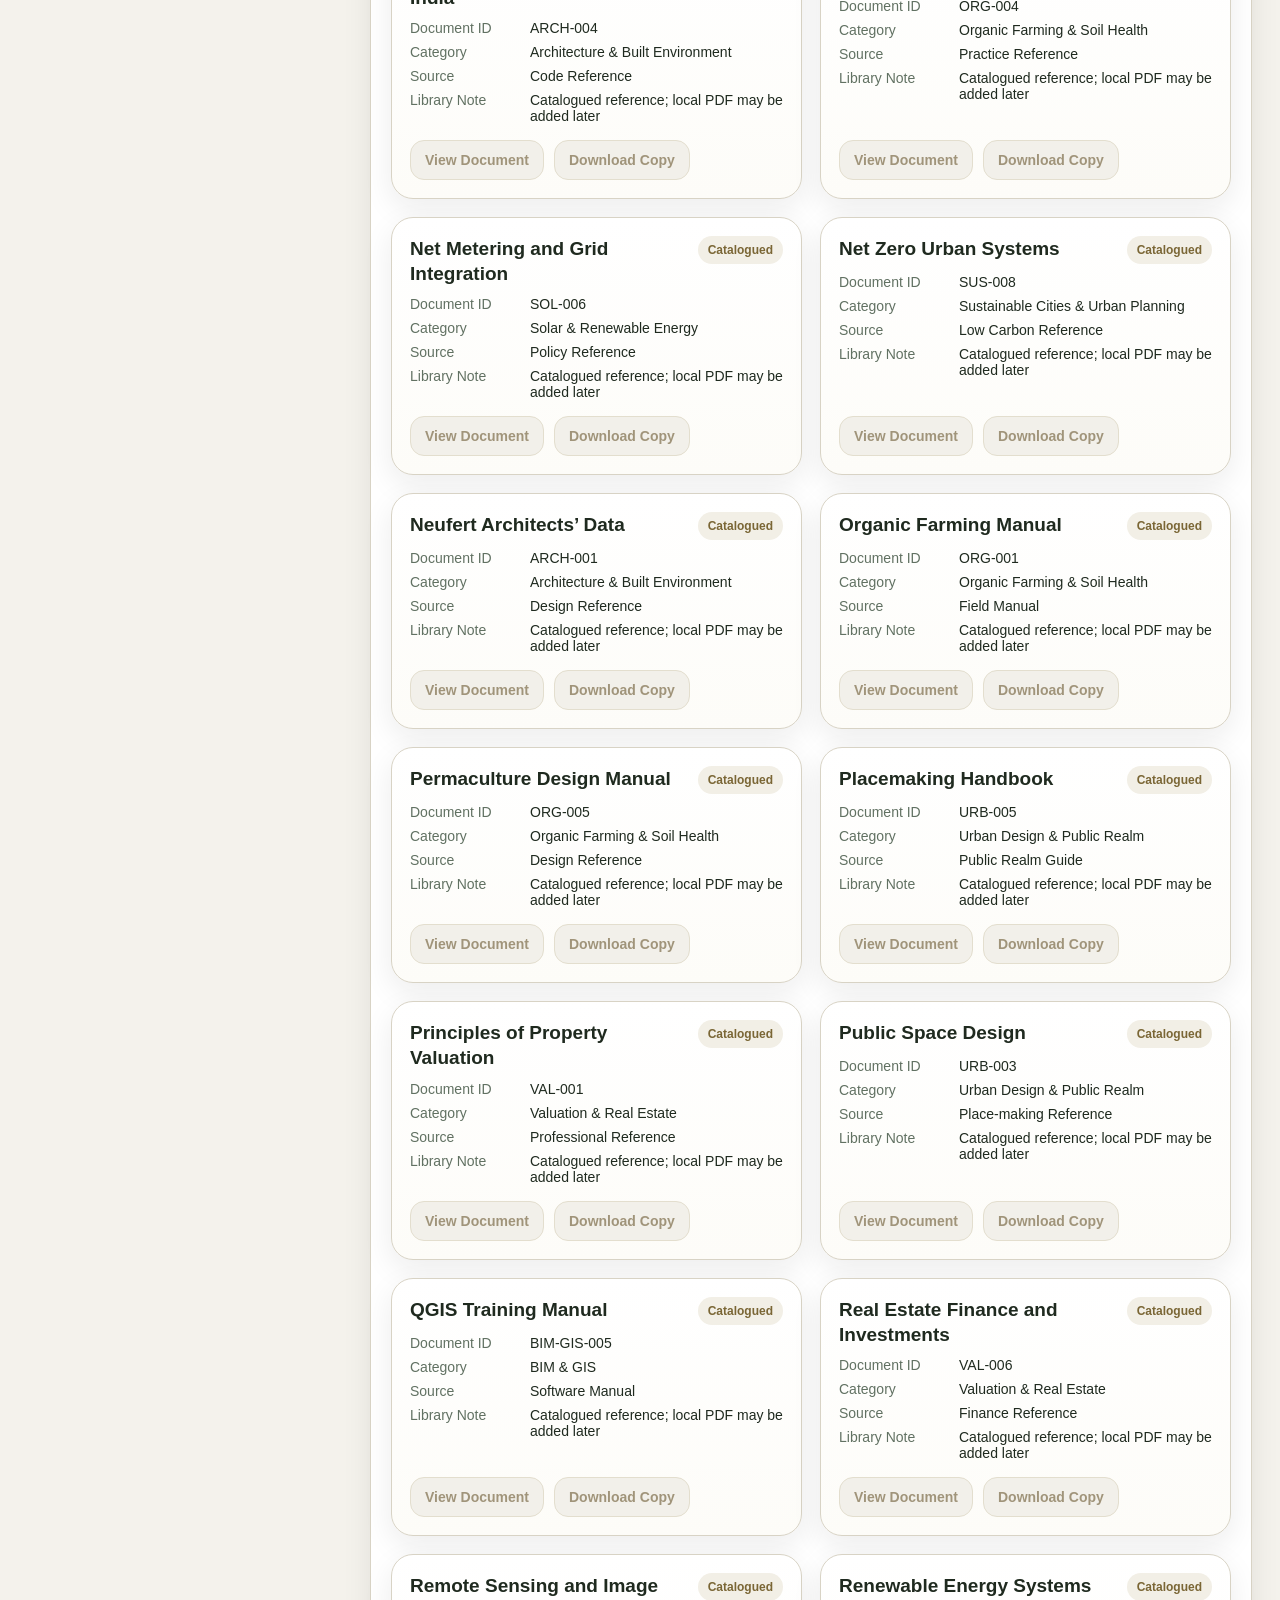
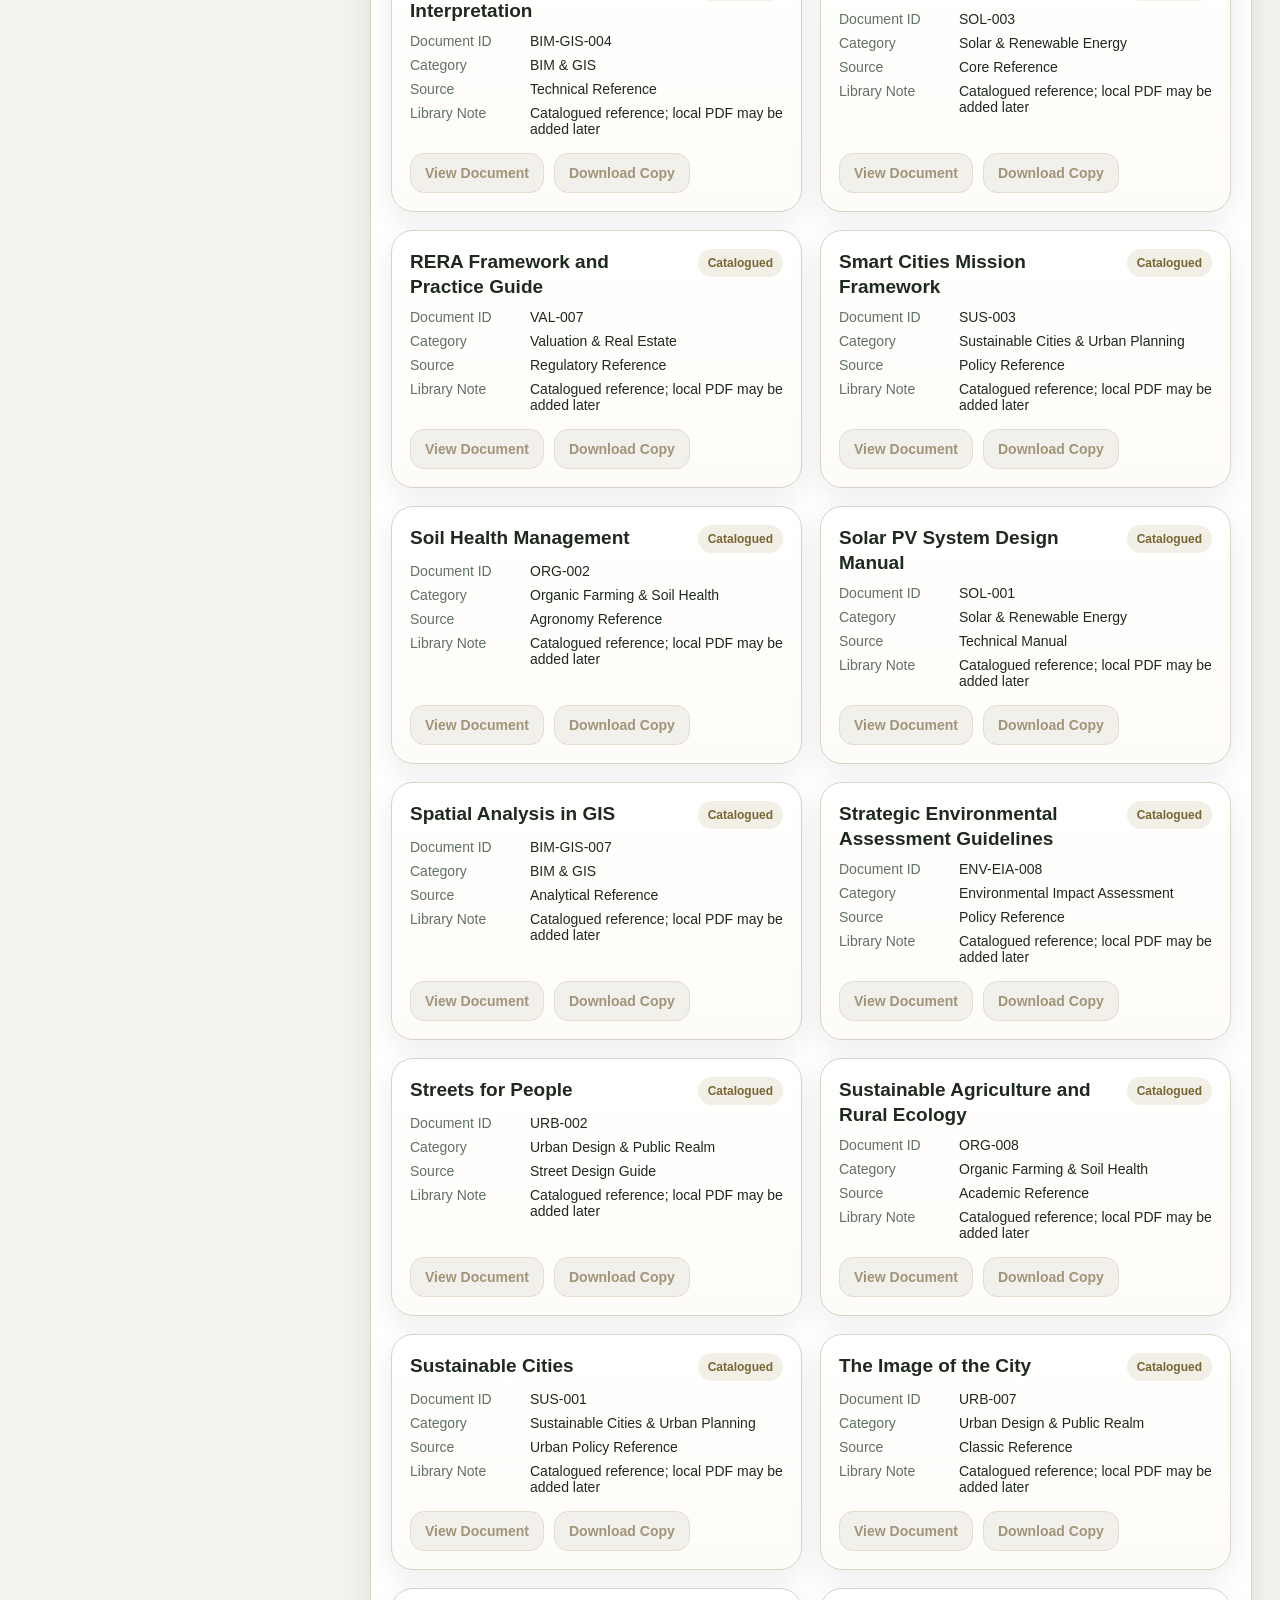
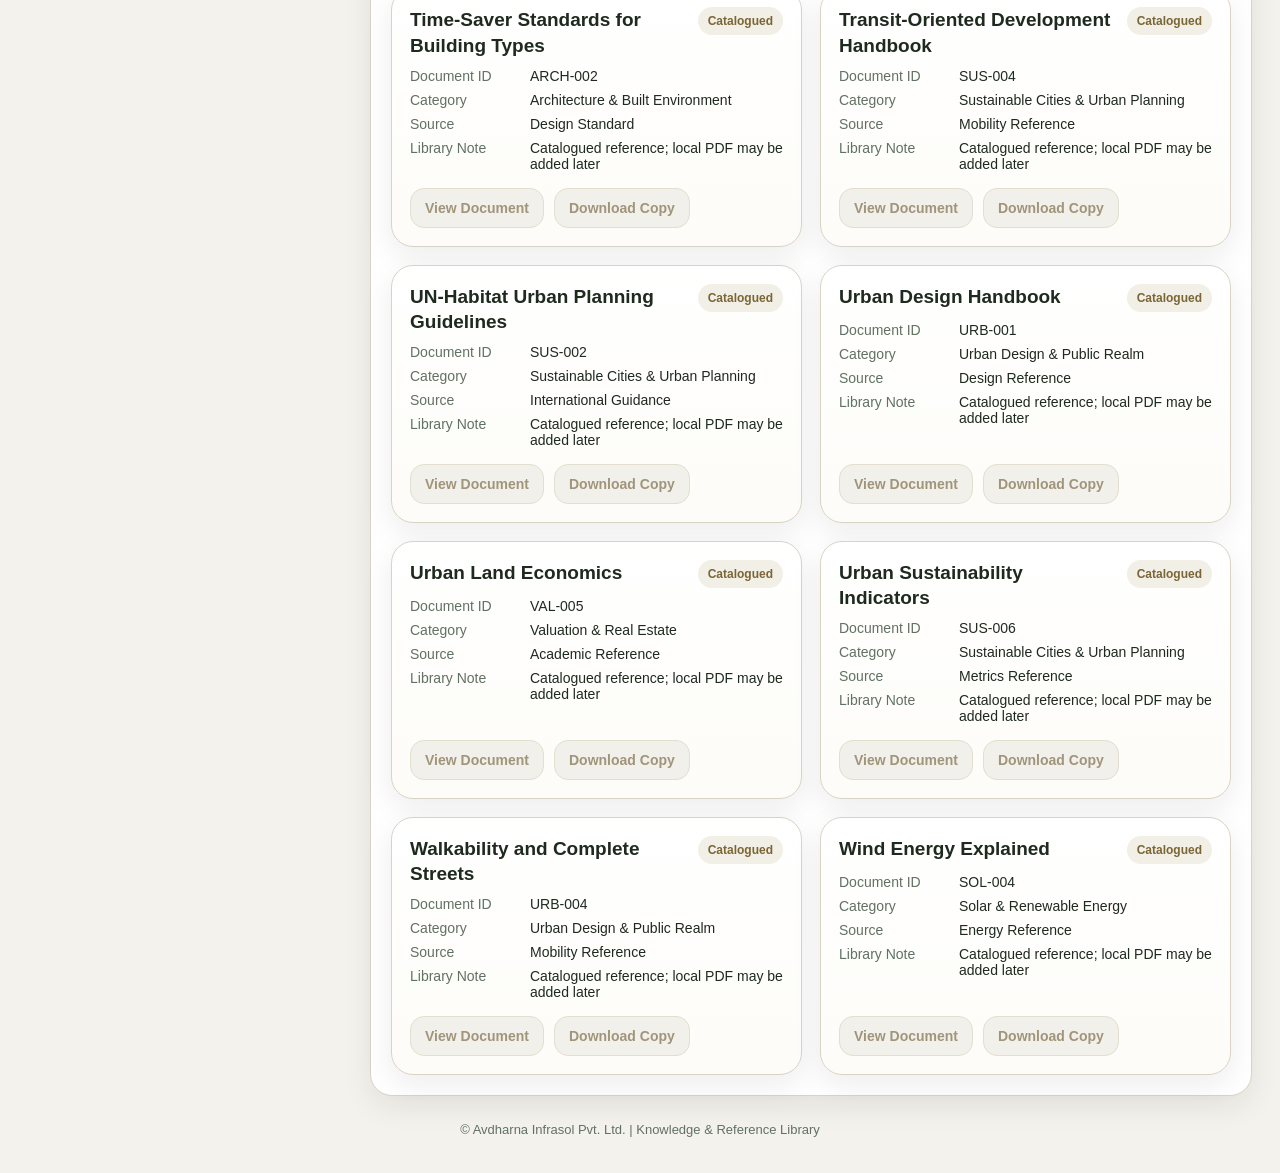
==== commit cce14bd8: "new changes" ====
--- a/library/index.html
+++ b/library/index.html
@@ -3,219 +3,214 @@
 <head>
   <meta charset="UTF-8" />
   <meta name="viewport" content="width=device-width, initial-scale=1.0" />
-  <title>Avdharna Digital Library</title>
-  <meta name="description" content="Avdharna Digital Library for EIA, architecture, BIM, GIS, valuation, organic farming, sustainable cities, urban design, solar and renewable energy." />
+  <title>Avdharna Knowledge Library</title>
   <style>
     :root {
-      --bg: #fffaf2;
-      --surface: #ffffff;
-      --surface-2: #fff4df;
-      --text: #1f2937;
-      --muted: #6b7280;
-      --line: #f0dfbf;
-      --brand: #f59e0b;
-      --brand-dark: #d97706;
-      --shadow: 0 12px 32px rgba(17,24,39,.08);
-      --radius: 20px;
+      --bg: #f4f2ec;
+      --card: #ffffff;
+      --text: #1f2a1f;
+      --muted: #617162;
+      --line: #d8d3c5;
+      --brand: #d88b13;
+      --brand-deep: #8f5b0b;
+      --accent: #23392d;
+      --soft: #ece7da;
+      --shadow: 0 10px 30px rgba(25,30,25,.08);
     }
     * { box-sizing: border-box; }
-    body { margin: 0; font-family: Inter, Arial, sans-serif; background: linear-gradient(180deg,#fffaf2 0%,#fffdf8 100%); color: var(--text); }
-    a { color: inherit; text-decoration: none; }
-    .container { width: min(1240px, calc(100% - 32px)); margin: 0 auto; }
-    .hero { padding: 34px 0 22px; background: radial-gradient(circle at top right,#ffe8b5 0,#fff7e8 34%,transparent 60%), linear-gradient(180deg,#fff7e8 0%,#fffaf2 100%); border-bottom: 1px solid var(--line); }
-    .hero-grid { display:grid; grid-template-columns: 1.35fr .75fr; gap:24px; align-items:start; }
-    .brand-row { display:flex; gap:16px; align-items:center; }
-    .brand-logo { width:74px; height:74px; object-fit:contain; padding:10px; border-radius:18px; background:#fff; box-shadow: var(--shadow); border:1px solid var(--line); }
-    .eyebrow { margin:0 0 6px; color:var(--brand-dark); font-size:13px; letter-spacing:.08em; text-transform:uppercase; font-weight:700; }
-    h1 { margin:0; font-size:clamp(2rem,4vw,3.3rem); line-height:1.02; }
-    .hero-text { margin:18px 0 0; max-width:820px; font-size:1.08rem; line-height:1.7; color:#374151; }
-    .hero-note { margin-top:16px; display:inline-flex; padding:10px 14px; background:#fff; border:1px solid var(--line); border-radius:999px; color:#6b7280; font-size:.95rem; }
-    .stats { display:grid; gap:16px; grid-template-columns:1fr 1fr; }
-    .stat { background:#fff; border:1px solid var(--line); box-shadow:var(--shadow); border-radius:var(--radius); padding:22px; }
-    .stat span { display:block; font-size:2rem; font-weight:800; color:var(--brand-dark); }
-    .stat small { color:var(--muted); font-size:.96rem; }
-    .layout { display:grid; grid-template-columns:320px 1fr; gap:24px; padding:26px 0 40px; }
-    .card { background:var(--surface); border:1px solid var(--line); border-radius:var(--radius); box-shadow:var(--shadow); }
-    .sidebar { padding:20px; position:sticky; top:20px; align-self:start; }
-    .label { display:block; font-weight:700; margin-bottom:10px; }
-    input[type=text], select { width:100%; padding:14px 16px; border-radius:14px; border:1px solid #e9d7b6; background:#fffdfa; font-size:15px; outline:none; }
-    input[type=text]:focus, select:focus { border-color: var(--brand); box-shadow:0 0 0 4px rgba(245,158,11,.12); }
-    .section-head { display:flex; justify-content:space-between; align-items:center; margin:18px 0 12px; }
-    .link-btn { border:none; background:none; color:var(--brand-dark); font-weight:700; cursor:pointer; }
-    .filter-list { display:grid; gap:10px; max-height:360px; overflow:auto; padding-right:4px; }
-    .filter-item { display:flex; gap:10px; align-items:flex-start; padding:10px 12px; border:1px solid var(--line); border-radius:14px; background:#fffdfa; }
-    .filter-item input { margin-top:3px; accent-color: var(--brand-dark); }
-    .muted-box { margin-top:18px; padding:16px; background:var(--surface-2); border-radius:16px; border:1px solid var(--line); color:#4b5563; }
-    .muted-box ul { margin:10px 0 0 18px; padding:0; }
-    .muted-box li { margin:7px 0; line-height:1.5; }
-    .toolbar { padding:18px 20px; display:flex; justify-content:space-between; gap:20px; align-items:center; }
-    .toolbar h2 { margin:0; font-size:1.5rem; }
-    .subtle { margin:.35rem 0 0; color:var(--muted); }
-    .featured-grid { display:grid; grid-template-columns:repeat(4, minmax(0,1fr)); gap:16px; margin:18px 0 22px; }
-    .featured-tile { padding:18px; border-radius:18px; background:linear-gradient(180deg,#fffdfa 0,#fff7ea 100%); border:1px solid var(--line); box-shadow:var(--shadow); }
-    .featured-tile h3 { margin:10px 0 8px; font-size:1rem; line-height:1.4; }
-    .featured-tile p { margin:0; color:var(--muted); font-size:.95rem; line-height:1.5; }
-    .badge { display:inline-flex; padding:6px 10px; background:#fff; border:1px solid var(--line); border-radius:999px; color:var(--brand-dark); font-size:.8rem; font-weight:700; }
-    .book-grid { display:grid; grid-template-columns:repeat(2,minmax(0,1fr)); gap:18px; }
-    .book-card { background:#fff; border:1px solid var(--line); border-radius:22px; overflow:hidden; box-shadow:var(--shadow); display:flex; flex-direction:column; }
-    .book-card__cover { padding:20px; background:linear-gradient(135deg,#fff5de 0%, #ffe8b5 100%); border-bottom:1px solid var(--line); }
-    .book-card__cover small { display:inline-flex; padding:7px 10px; background:rgba(255,255,255,.9); border:1px solid rgba(217,119,6,.16); border-radius:999px; color:var(--brand-dark); font-weight:700; }
-    .book-card__cover h3 { margin:14px 0 0; font-size:1.18rem; line-height:1.4; }
-    .book-card__body { padding:18px 20px 20px; display:flex; flex-direction:column; gap:14px; height:100%; }
-    .tags { display:flex; flex-wrap:wrap; gap:8px; }
-    .tag { padding:6px 10px; border-radius:999px; background:#fff7ea; border:1px solid var(--line); color:#7c5a10; font-size:.82rem; }
-    .meta { display:grid; gap:8px; color:#4b5563; font-size:.95rem; }
-    .description { color:#4b5563; line-height:1.6; min-height:72px; }
-    .actions { display:flex; gap:10px; margin-top:auto; flex-wrap:wrap; }
-    .btn { display:inline-flex; align-items:center; justify-content:center; padding:12px 15px; border-radius:12px; font-weight:700; border:1px solid transparent; }
-    .btn--primary { background:var(--brand); color:#fff; }
-    .btn--primary:hover { background:var(--brand-dark); }
-    .btn--secondary { background:#fff; border-color:#f1d8aa; color:#8b5e00; }
-    .empty-state { padding:28px; margin-top:18px; text-align:center; }
-    .hidden { display:none; }
-    .footer { margin-top:10px; border-top:1px solid var(--line); background:#fffaf2; }
-    .footer__content { padding:22px 0 40px; display:flex; justify-content:space-between; gap:18px; align-items:flex-start; color:#6b7280; }
-    .footer p { margin:.35rem 0 0; }
-    code { background:#fff; padding:2px 6px; border-radius:8px; border:1px solid var(--line); }
-    @media (max-width: 1100px) { .featured-grid { grid-template-columns:repeat(2, minmax(0,1fr)); } .book-grid { grid-template-columns:1fr; } .hero-grid { grid-template-columns:1fr; } }
-    @media (max-width: 860px) { .layout { grid-template-columns:1fr; } .sidebar { position:static; } .footer__content { flex-direction:column; } }
-    @media (max-width: 640px) { .container { width:min(100% - 20px, 1240px); } .toolbar { flex-direction:column; align-items:stretch; } .featured-grid { grid-template-columns:1fr; } .stats { grid-template-columns:1fr 1fr; } }
+    body { margin:0; font-family: Inter, Arial, sans-serif; background:var(--bg); color:var(--text); }
+    .shell { max-width: 1320px; margin:0 auto; padding: 28px; }
+    .topbar { display:flex; align-items:center; gap:18px; background:linear-gradient(135deg,#fff,#f6f2e7); border:1px solid var(--line); border-radius:24px; padding:22px 26px; box-shadow:var(--shadow); }
+    .logo-wrap { width:84px; height:84px; border-radius:18px; background:#fff9ef; display:grid; place-items:center; border:1px solid #efd8ab; flex:0 0 auto; }
+    .logo-wrap img { max-width:64px; max-height:64px; }
+    .head h1 { margin:0; font-size: clamp(28px, 4vw, 40px); letter-spacing:-.02em; }
+    .head p { margin:6px 0 0; color:var(--muted); font-size:15px; }
+    .meta { display:grid; grid-template-columns: repeat(4, minmax(0,1fr)); gap:16px; margin:22px 0; }
+    .stat { background:var(--card); border:1px solid var(--line); border-radius:20px; padding:20px; box-shadow:var(--shadow); }
+    .stat .n { font-size:34px; font-weight:800; color:var(--accent); }
+    .stat .l { color:var(--muted); font-size:14px; margin-top:6px; }
+    .layout { display:grid; grid-template-columns: 320px 1fr; gap:22px; align-items:start; }
+    .panel { background:var(--card); border:1px solid var(--line); border-radius:22px; padding:20px; box-shadow:var(--shadow); }
+    .panel h2 { margin:0 0 14px; font-size:20px; }
+    .searchbox input, .toolbar select { width:100%; padding:13px 14px; border-radius:14px; border:1px solid var(--line); font-size:15px; background:#fff; }
+    .small { color:var(--muted); font-size:13px; line-height:1.55; }
+    .chips { display:flex; flex-wrap:wrap; gap:10px; margin-top:14px; }
+    .chip { border:1px solid var(--line); background:#faf8f2; color:var(--text); padding:10px 12px; border-radius:999px; font-size:13px; cursor:pointer; }
+    .chip.active { background:var(--accent); color:#fff; border-color:var(--accent); }
+    .clear-btn { margin-top:12px; background:none; border:none; color:var(--brand-deep); font-weight:700; cursor:pointer; padding:0; }
+    .toolbar { display:flex; justify-content:space-between; gap:14px; align-items:center; margin-bottom:16px; }
+    .catalogue { display:grid; grid-template-columns: repeat(2, minmax(0,1fr)); gap:18px; }
+    .card { background:linear-gradient(180deg,#fff,#fdfcf8); border:1px solid var(--line); border-radius:22px; padding:18px; box-shadow:var(--shadow); display:flex; flex-direction:column; gap:10px; }
+    .doc-top { display:flex; justify-content:space-between; gap:12px; align-items:flex-start; }
+    .doc-top h3 { margin:0; font-size:19px; line-height:1.32; }
+    .badge { padding:7px 10px; border-radius:999px; font-size:12px; font-weight:700; white-space:nowrap; }
+    .available { background:#e9f6ed; color:#20603a; }
+    .catalogued { background:#f2efe6; color:#7a6635; }
+    .kv { display:grid; grid-template-columns: 110px 1fr; gap:8px 10px; font-size:14px; }
+    .kv div:nth-child(odd) { color:var(--muted); }
+    .actions { display:flex; gap:10px; flex-wrap:wrap; margin-top:auto; padding-top:6px; }
+    .btn { text-decoration:none; padding:11px 14px; border-radius:14px; font-weight:700; font-size:14px; display:inline-flex; align-items:center; justify-content:center; border:1px solid transparent; }
+    .btn.primary { background:var(--accent); color:#fff; }
+    .btn.secondary { background:#fff; color:var(--accent); border-color:var(--line); }
+    .btn.disabled { background:#f2f0ea; color:#a0947a; border-color:#e3dece; cursor:not-allowed; pointer-events:none; }
+    .viewer-modal { position:fixed; inset:0; background:rgba(16,18,16,.58); display:none; align-items:center; justify-content:center; padding:20px; z-index:50; }
+    .viewer-modal.open { display:flex; }
+    .viewer { width:min(1200px,100%); height:min(90vh,900px); background:#fff; border-radius:22px; overflow:hidden; box-shadow:0 30px 80px rgba(0,0,0,.25); display:flex; flex-direction:column; }
+    .viewer-head { display:flex; justify-content:space-between; gap:16px; align-items:center; padding:14px 18px; border-bottom:1px solid var(--line); background:#faf7ee; }
+    .viewer-head strong { font-size:16px; }
+    .viewer-frame { flex:1; width:100%; border:0; background:#f4f4f4; }
+    .close { border:none; background:var(--accent); color:#fff; padding:10px 14px; border-radius:12px; cursor:pointer; font-weight:700; }
+    footer { margin:26px 0 8px; color:var(--muted); font-size:13px; text-align:center; }
+    @media (max-width: 1024px) { .layout{grid-template-columns:1fr;} .catalogue{grid-template-columns:1fr;} .meta{grid-template-columns: repeat(2,minmax(0,1fr));} }
+    @media (max-width: 640px) { .shell{padding:16px;} .topbar{padding:16px; align-items:flex-start;} .meta{grid-template-columns:1fr 1fr; gap:12px;} .stat .n{font-size:28px;} .toolbar{flex-direction:column; align-items:stretch;} }
   </style>
 </head>
 <body>
-  <header class="hero">
-    <div class="container hero-grid">
-      <div>
-        <div class="brand-row">
-          <img src="[data-uri]" alt="Avdharna logo" class="brand-logo" />
-          <div>
-            <p class="eyebrow">avdharna.in/library</p>
-            <h1>Avdharna Digital Library</h1>
+  <div class="shell">
+    <header class="topbar">
+      <div class="logo-wrap"><img src="assets/logo.png" alt="Avdharna logo"></div>
+      <div class="head">
+        <h1>Avdharna Knowledge Library</h1>
+        <p>Internal reference collection across environment, planning, design, valuation, farming and sustainability domains.</p>
+      </div>
+    </header>
+
+    <section class="meta">
+      <div class="stat"><div class="n" id="totalDocs">0</div><div class="l">Documents catalogued</div></div>
+      <div class="stat"><div class="n" id="totalCats">0</div><div class="l">Knowledge categories</div></div>
+      <div class="stat"><div class="n" id="localDocs">0</div><div class="l">Local PDFs available</div></div>
+      <div class="stat"><div class="n" id="visibleDocs">0</div><div class="l">Documents in current view</div></div>
+    </section>
+
+    <section class="layout">
+      <aside class="panel">
+        <h2>Library Controls</h2>
+        <div class="searchbox"><input id="searchInput" type="search" placeholder="Search by title, category, ID or source"></div>
+        <div style="height:14px"></div>
+        <div class="small">Filter by category to browse the collection like an institutional document shelf.</div>
+        <div class="chips" id="chips"></div>
+        <button class="clear-btn" id="clearFilters">Clear filters</button>
+        <hr style="border:none;border-top:1px solid var(--line);margin:18px 0;">
+        <h2 style="font-size:18px;">Usage</h2>
+        <div class="small">
+          View Document opens the PDF inside the website viewer.<br><br>
+          Download Copy saves the same local PDF directly.<br><br>
+          Entries marked Catalogued are part of the library register and can receive local PDFs later without changing the system.
+        </div>
+      </aside>
+
+      <main class="panel">
+        <div class="toolbar">
+          <h2 style="margin:0;">Document Repository</h2>
+          <select id="sortSelect">
+            <option value="title-asc">Sort: Title A–Z</option>
+            <option value="title-desc">Sort: Title Z–A</option>
+            <option value="category-asc">Sort: Category</option>
+            <option value="id-asc">Sort: Document ID</option>
+            <option value="status-desc">Sort: Available first</option>
+          </select>
+        </div>
+        <div class="catalogue" id="catalogue"></div>
+      </main>
+    </section>
+
+    <footer>© Avdharna Infrasol Pvt. Ltd. | Knowledge & Reference Library</footer>
+  </div>
+
+  <div class="viewer-modal" id="viewerModal" aria-hidden="true">
+    <div class="viewer">
+      <div class="viewer-head">
+        <strong id="viewerTitle">Document Viewer</strong>
+        <button class="close" id="closeViewer">Close</button>
+      </div>
+      <iframe id="viewerFrame" class="viewer-frame" title="PDF viewer"></iframe>
+    </div>
+  </div>
+
+  <script>
+    const BOOKS = [{"id": "ENV-EIA-001", "title": "Environmental Impact Assessment Methodologies", "category": "Environmental Impact Assessment", "source": "Technical Manual", "status": "Available", "year": "", "localPdf": "pdfs/ENV-EIA-001.pdf", "keywords": "reference manual guidance standard", "notes": "Available for online viewing and download"}, {"id": "ENV-EIA-002", "title": "Methods of Environmental Impact Assessment", "category": "Environmental Impact Assessment", "source": "Academic Reference", "status": "Available", "year": "", "localPdf": "pdfs/ENV-EIA-002.pdf", "keywords": "reference manual guidance standard", "notes": "Available for online viewing and download"}, {"id": "ENV-EIA-003", "title": "Handbook of Environmental Impact Assessment", "category": "Environmental Impact Assessment", "source": "Handbook", "status": "Available", "year": "", "localPdf": "pdfs/ENV-EIA-003.pdf", "keywords": "reference manual guidance standard", "notes": "Available for online viewing and download"}, {"id": "ENV-EIA-004", "title": "Introduction to Environmental Impact Assessment", "category": "Environmental Impact Assessment", "source": "Standard Text", "status": "Available", "year": "", "localPdf": "pdfs/ENV-EIA-004.pdf", "keywords": "reference manual guidance standard", "notes": "Available for online viewing and download"}, {"id": "ENV-EIA-005", "title": "Environmental Impact Assessment Guidance Manual", "category": "Environmental Impact Assessment", "source": "Guidance Manual", "status": "Catalogued", "year": "", "localPdf": "", "keywords": "reference manual guidance standard", "notes": "Catalogued reference; local PDF may be added later"}, {"id": "ENV-EIA-006", "title": "EIA Notification 2006 with Amendments", "category": "Environmental Impact Assessment", "source": "Regulatory Reference", "status": "Catalogued", "year": "", "localPdf": "", "keywords": "reference manual guidance standard", "notes": "Catalogued reference; local PDF may be added later"}, {"id": "ENV-EIA-007", "title": "Environmental Management Plan Guidelines", "category": "Environmental Impact Assessment", "source": "Technical Guidance", "status": "Catalogued", "year": "", "localPdf": "", "keywords": "reference manual guidance standard", "notes": "Catalogued reference; local PDF may be added later"}, {"id": "ENV-EIA-008", "title": "Strategic Environmental Assessment Guidelines", "category": "Environmental Impact Assessment", "source": "Policy Reference", "status": "Catalogued", "year": "", "localPdf": "", "keywords": "reference manual guidance standard", "notes": "Catalogued reference; local PDF may be added later"}, {"id": "ARCH-001", "title": "Neufert Architects’ Data", "category": "Architecture & Built Environment", "source": "Design Reference", "status": "Catalogued", "year": "", "localPdf": "", "keywords": "reference manual guidance standard", "notes": "Catalogued reference; local PDF may be added later"}, {"id": "ARCH-002", "title": "Time-Saver Standards for Building Types", "category": "Architecture & Built Environment", "source": "Design Standard", "status": "Catalogued", "year": "", "localPdf": "", "keywords": "reference manual guidance standard", "notes": "Catalogued reference; local PDF may be added later"}, {"id": "ARCH-003", "title": "Building Construction Handbook", "category": "Architecture & Built Environment", "source": "Technical Manual", "status": "Catalogued", "year": "", "localPdf": "", "keywords": "reference manual guidance standard", "notes": "Catalogued reference; local PDF may be added later"}, {"id": "ARCH-004", "title": "National Building Code of India", "category": "Architecture & Built Environment", "source": "Code Reference", "status": "Catalogued", "year": "", "localPdf": "", "keywords": "reference manual guidance standard", "notes": "Catalogued reference; local PDF may be added later"}, {"id": "ARCH-005", "title": "Architectural Graphic Standards", "category": "Architecture & Built Environment", "source": "Standards Reference", "status": "Catalogued", "year": "", "localPdf": "", "keywords": "reference manual guidance standard", "notes": "Catalogued reference; local PDF may be added later"}, {"id": "ARCH-006", "title": "Climate Responsive Architecture", "category": "Architecture & Built Environment", "source": "Sustainability Reference", "status": "Catalogued", "year": "", "localPdf": "", "keywords": "reference manual guidance standard", "notes": "Catalogued reference; local PDF may be added later"}, {"id": "ARCH-007", "title": "Green Building Handbook", "category": "Architecture & Built Environment", "source": "Green Building Reference", "status": "Catalogued", "year": "", "localPdf": "", "keywords": "reference manual guidance standard", "notes": "Catalogued reference; local PDF may be added later"}, {"id": "ARCH-008", "title": "Materials for Sustainable Sites", "category": "Architecture & Built Environment", "source": "Material Reference", "status": "Catalogued", "year": "", "localPdf": "", "keywords": "reference manual guidance standard", "notes": "Catalogued reference; local PDF may be added later"}, {"id": "BIM-GIS-001", "title": "BIM Handbook", "category": "BIM & GIS", "source": "Technical Reference", "status": "Catalogued", "year": "", "localPdf": "", "keywords": "reference manual guidance standard", "notes": "Catalogued reference; local PDF may be added later"}, {"id": "BIM-GIS-002", "title": "Autodesk BIM Management Guide", "category": "BIM & GIS", "source": "Practice Guide", "status": "Catalogued", "year": "", "localPdf": "", "keywords": "reference manual guidance standard", "notes": "Catalogued reference; local PDF may be added later"}, {"id": "BIM-GIS-003", "title": "GIS Fundamentals", "category": "BIM & GIS", "source": "Core Reference", "status": "Catalogued", "year": "", "localPdf": "", "keywords": "reference manual guidance standard", "notes": "Catalogued reference; local PDF may be added later"}, {"id": "BIM-GIS-004", "title": "Remote Sensing and Image Interpretation", "category": "BIM & GIS", "source": "Technical Reference", "status": "Catalogued", "year": "", "localPdf": "", "keywords": "reference manual guidance standard", "notes": "Catalogued reference; local PDF may be added later"}, {"id": "BIM-GIS-005", "title": "QGIS Training Manual", "category": "BIM & GIS", "source": "Software Manual", "status": "Catalogued", "year": "", "localPdf": "", "keywords": "reference manual guidance standard", "notes": "Catalogued reference; local PDF may be added later"}, {"id": "BIM-GIS-006", "title": "GIS for Environmental Planning", "category": "BIM & GIS", "source": "Planning Reference", "status": "Catalogued", "year": "", "localPdf": "", "keywords": "reference manual guidance standard", "notes": "Catalogued reference; local PDF may be added later"}, {"id": "BIM-GIS-007", "title": "Spatial Analysis in GIS", "category": "BIM & GIS", "source": "Analytical Reference", "status": "Catalogued", "year": "", "localPdf": "", "keywords": "reference manual guidance standard", "notes": "Catalogued reference; local PDF may be added later"}, {"id": "BIM-GIS-008", "title": "Digital Twins for the Built Environment", "category": "BIM & GIS", "source": "Emerging Practice", "status": "Catalogued", "year": "", "localPdf": "", "keywords": "reference manual guidance standard", "notes": "Catalogued reference; local PDF may be added later"}, {"id": "VAL-001", "title": "Principles of Property Valuation", "category": "Valuation & Real Estate", "source": "Professional Reference", "status": "Catalogued", "year": "", "localPdf": "", "keywords": "reference manual guidance standard", "notes": "Catalogued reference; local PDF may be added later"}, {"id": "VAL-002", "title": "Income Approach to Valuation", "category": "Valuation & Real Estate", "source": "Valuation Manual", "status": "Catalogued", "year": "", "localPdf": "", "keywords": "reference manual guidance standard", "notes": "Catalogued reference; local PDF may be added later"}, {"id": "VAL-003", "title": "Cost Approach and Depreciation Analysis", "category": "Valuation & Real Estate", "source": "Valuation Manual", "status": "Catalogued", "year": "", "localPdf": "", "keywords": "reference manual guidance standard", "notes": "Catalogued reference; local PDF may be added later"}, {"id": "VAL-004", "title": "Land Valuation and Market Analysis", "category": "Valuation & Real Estate", "source": "Land Reference", "status": "Catalogued", "year": "", "localPdf": "", "keywords": "reference manual guidance standard", "notes": "Catalogued reference; local PDF may be added later"}, {"id": "VAL-005", "title": "Urban Land Economics", "category": "Valuation & Real Estate", "source": "Academic Reference", "status": "Catalogued", "year": "", "localPdf": "", "keywords": "reference manual guidance standard", "notes": "Catalogued reference; local PDF may be added later"}, {"id": "VAL-006", "title": "Real Estate Finance and Investments", "category": "Valuation & Real Estate", "source": "Finance Reference", "status": "Catalogued", "year": "", "localPdf": "", "keywords": "reference manual guidance standard", "notes": "Catalogued reference; local PDF may be added later"}, {"id": "VAL-007", "title": "RERA Framework and Practice Guide", "category": "Valuation & Real Estate", "source": "Regulatory Reference", "status": "Catalogued", "year": "", "localPdf": "", "keywords": "reference manual guidance standard", "notes": "Catalogued reference; local PDF may be added later"}, {"id": "VAL-008", "title": "International Valuation Standards", "category": "Valuation & Real Estate", "source": "Standards Reference", "status": "Catalogued", "year": "", "localPdf": "", "keywords": "reference manual guidance standard", "notes": "Catalogued reference; local PDF may be added later"}, {"id": "ORG-001", "title": "Organic Farming Manual", "category": "Organic Farming & Soil Health", "source": "Field Manual", "status": "Catalogued", "year": "", "localPdf": "", "keywords": "reference manual guidance standard", "notes": "Catalogued reference; local PDF may be added later"}, {"id": "ORG-002", "title": "Soil Health Management", "category": "Organic Farming & Soil Health", "source": "Agronomy Reference", "status": "Catalogued", "year": "", "localPdf": "", "keywords": "reference manual guidance standard", "notes": "Catalogued reference; local PDF may be added later"}, {"id": "ORG-003", "title": "Composting and Vermicomposting Techniques", "category": "Organic Farming & Soil Health", "source": "Practice Guide", "status": "Catalogued", "year": "", "localPdf": "", "keywords": "reference manual guidance standard", "notes": "Catalogued reference; local PDF may be added later"}, {"id": "ORG-004", "title": "Natural Farming Principles", "category": "Organic Farming & Soil Health", "source": "Practice Reference", "status": "Catalogued", "year": "", "localPdf": "", "keywords": "reference manual guidance standard", "notes": "Catalogued reference; local PDF may be added later"}, {"id": "ORG-005", "title": "Permaculture Design Manual", "category": "Organic Farming & Soil Health", "source": "Design Reference", "status": "Catalogued", "year": "", "localPdf": "", "keywords": "reference manual guidance standard", "notes": "Catalogued reference; local PDF may be added later"}, {"id": "ORG-006", "title": "Biofertilizers and Biopesticides Guide", "category": "Organic Farming & Soil Health", "source": "Input Reference", "status": "Catalogued", "year": "", "localPdf": "", "keywords": "reference manual guidance standard", "notes": "Catalogued reference; local PDF may be added later"}, {"id": "ORG-007", "title": "Agroforestry Systems for India", "category": "Organic Farming & Soil Health", "source": "Land Use Reference", "status": "Catalogued", "year": "", "localPdf": "", "keywords": "reference manual guidance standard", "notes": "Catalogued reference; local PDF may be added later"}, {"id": "ORG-008", "title": "Sustainable Agriculture and Rural Ecology", "category": "Organic Farming & Soil Health", "source": "Academic Reference", "status": "Catalogued", "year": "", "localPdf": "", "keywords": "reference manual guidance standard", "notes": "Catalogued reference; local PDF may be added later"}, {"id": "SUS-001", "title": "Sustainable Cities", "category": "Sustainable Cities & Urban Planning", "source": "Urban Policy Reference", "status": "Catalogued", "year": "", "localPdf": "", "keywords": "reference manual guidance standard", "notes": "Catalogued reference; local PDF may be added later"}, {"id": "SUS-002", "title": "UN-Habitat Urban Planning Guidelines", "category": "Sustainable Cities & Urban Planning", "source": "International Guidance", "status": "Catalogued", "year": "", "localPdf": "", "keywords": "reference manual guidance standard", "notes": "Catalogued reference; local PDF may be added later"}, {"id": "SUS-003", "title": "Smart Cities Mission Framework", "category": "Sustainable Cities & Urban Planning", "source": "Policy Reference", "status": "Catalogued", "year": "", "localPdf": "", "keywords": "reference manual guidance standard", "notes": "Catalogued reference; local PDF may be added later"}, {"id": "SUS-004", "title": "Transit-Oriented Development Handbook", "category": "Sustainable Cities & Urban Planning", "source": "Mobility Reference", "status": "Catalogued", "year": "", "localPdf": "", "keywords": "reference manual guidance standard", "notes": "Catalogued reference; local PDF may be added later"}, {"id": "SUS-005", "title": "Climate Resilient Cities", "category": "Sustainable Cities & Urban Planning", "source": "Resilience Reference", "status": "Catalogued", "year": "", "localPdf": "", "keywords": "reference manual guidance standard", "notes": "Catalogued reference; local PDF may be added later"}, {"id": "SUS-006", "title": "Urban Sustainability Indicators", "category": "Sustainable Cities & Urban Planning", "source": "Metrics Reference", "status": "Catalogued", "year": "", "localPdf": "", "keywords": "reference manual guidance standard", "notes": "Catalogued reference; local PDF may be added later"}, {"id": "SUS-007", "title": "Circular Economy for Cities", "category": "Sustainable Cities & Urban Planning", "source": "Systems Reference", "status": "Catalogued", "year": "", "localPdf": "", "keywords": "reference manual guidance standard", "notes": "Catalogued reference; local PDF may be added later"}, {"id": "SUS-008", "title": "Net Zero Urban Systems", "category": "Sustainable Cities & Urban Planning", "source": "Low Carbon Reference", "status": "Catalogued", "year": "", "localPdf": "", "keywords": "reference manual guidance standard", "notes": "Catalogued reference; local PDF may be added later"}, {"id": "URB-001", "title": "Urban Design Handbook", "category": "Urban Design & Public Realm", "source": "Design Reference", "status": "Catalogued", "year": "", "localPdf": "", "keywords": "reference manual guidance standard", "notes": "Catalogued reference; local PDF may be added later"}, {"id": "URB-002", "title": "Streets for People", "category": "Urban Design & Public Realm", "source": "Street Design Guide", "status": "Catalogued", "year": "", "localPdf": "", "keywords": "reference manual guidance standard", "notes": "Catalogued reference; local PDF may be added later"}, {"id": "URB-003", "title": "Public Space Design", "category": "Urban Design & Public Realm", "source": "Place-making Reference", "status": "Catalogued", "year": "", "localPdf": "", "keywords": "reference manual guidance standard", "notes": "Catalogued reference; local PDF may be added later"}, {"id": "URB-004", "title": "Walkability and Complete Streets", "category": "Urban Design & Public Realm", "source": "Mobility Reference", "status": "Catalogued", "year": "", "localPdf": "", "keywords": "reference manual guidance standard", "notes": "Catalogued reference; local PDF may be added later"}, {"id": "URB-005", "title": "Placemaking Handbook", "category": "Urban Design & Public Realm", "source": "Public Realm Guide", "status": "Catalogued", "year": "", "localPdf": "", "keywords": "reference manual guidance standard", "notes": "Catalogued reference; local PDF may be added later"}, {"id": "URB-006", "title": "Landscape Urbanism Reader", "category": "Urban Design & Public Realm", "source": "Theory Reference", "status": "Catalogued", "year": "", "localPdf": "", "keywords": "reference manual guidance standard", "notes": "Catalogued reference; local PDF may be added later"}, {"id": "URB-007", "title": "The Image of the City", "category": "Urban Design & Public Realm", "source": "Classic Reference", "status": "Catalogued", "year": "", "localPdf": "", "keywords": "reference manual guidance standard", "notes": "Catalogued reference; local PDF may be added later"}, {"id": "URB-008", "title": "Cities for People", "category": "Urban Design & Public Realm", "source": "Human-scale Design", "status": "Catalogued", "year": "", "localPdf": "", "keywords": "reference manual guidance standard", "notes": "Catalogued reference; local PDF may be added later"}, {"id": "SOL-001", "title": "Solar PV System Design Manual", "category": "Solar & Renewable Energy", "source": "Technical Manual", "status": "Catalogued", "year": "", "localPdf": "", "keywords": "reference manual guidance standard", "notes": "Catalogued reference; local PDF may be added later"}, {"id": "SOL-002", "title": "MNRE Solar Rooftop Guidelines", "category": "Solar & Renewable Energy", "source": "Government Guidance", "status": "Catalogued", "year": "", "localPdf": "", "keywords": "reference manual guidance standard", "notes": "Catalogued reference; local PDF may be added later"}, {"id": "SOL-003", "title": "Renewable Energy Systems", "category": "Solar & Renewable Energy", "source": "Core Reference", "status": "Catalogued", "year": "", "localPdf": "", "keywords": "reference manual guidance standard", "notes": "Catalogued reference; local PDF may be added later"}, {"id": "SOL-004", "title": "Wind Energy Explained", "category": "Solar & Renewable Energy", "source": "Energy Reference", "status": "Catalogued", "year": "", "localPdf": "", "keywords": "reference manual guidance standard", "notes": "Catalogued reference; local PDF may be added later"}, {"id": "SOL-005", "title": "Energy Efficiency Manual", "category": "Solar & Renewable Energy", "source": "Efficiency Reference", "status": "Catalogued", "year": "", "localPdf": "", "keywords": "reference manual guidance standard", "notes": "Catalogued reference; local PDF may be added later"}, {"id": "SOL-006", "title": "Net Metering and Grid Integration", "category": "Solar & Renewable Energy", "source": "Policy Reference", "status": "Catalogued", "year": "", "localPdf": "", "keywords": "reference manual guidance standard", "notes": "Catalogued reference; local PDF may be added later"}, {"id": "SOL-007", "title": "Green Power Technologies", "category": "Solar & Renewable Energy", "source": "Technology Reference", "status": "Catalogued", "year": "", "localPdf": "", "keywords": "reference manual guidance standard", "notes": "Catalogued reference; local PDF may be added later"}, {"id": "SOL-008", "title": "Energy Audit and Management", "category": "Solar & Renewable Energy", "source": "Audit Reference", "status": "Catalogued", "year": "", "localPdf": "", "keywords": "reference manual guidance standard", "notes": "Catalogued reference; local PDF may be added later"}];
+    const state = { search:'', category:'', sort:'title-asc' };
+    const el = (id) => document.getElementById(id);
+    const catalogue = el('catalogue');
+    const chips = el('chips');
+    const categories = [...new Set(BOOKS.map(b => b.category))];
+
+    function updateStats(visible) {
+      el('totalDocs').textContent = BOOKS.length;
+      el('totalCats').textContent = categories.length;
+      el('localDocs').textContent = BOOKS.filter(b => b.localPdf).length;
+      el('visibleDocs').textContent = visible.length;
+    }
+
+    function buildChips() {
+      chips.innerHTML = categories.map(cat => `<button class="chip ${state.category===cat?'active':''}" data-cat="${cat}">${cat}</button>`).join('');
+      chips.querySelectorAll('.chip').forEach(btn => btn.addEventListener('click', () => { state.category = btn.dataset.cat === state.category ? '' : btn.dataset.cat; render(); }));
+    }
+
+    function sortBooks(items) {
+      const arr = [...items];
+      switch(state.sort) {
+        case 'title-desc': arr.sort((a,b)=>b.title.localeCompare(a.title)); break;
+        case 'category-asc': arr.sort((a,b)=> a.category.localeCompare(b.category) || a.title.localeCompare(b.title)); break;
+        case 'id-asc': arr.sort((a,b)=> a.id.localeCompare(b.id)); break;
+        case 'status-desc': arr.sort((a,b)=> (b.localPdf ? 1:0) - (a.localPdf ? 1:0) || a.title.localeCompare(b.title)); break;
+        default: arr.sort((a,b)=>a.title.localeCompare(b.title));
+      }
+      return arr;
+    }
+
+    function filteredBooks() {
+      const q = state.search.trim().toLowerCase();
+      return sortBooks(BOOKS.filter(book => {
+        const matchesCategory = !state.category || book.category === state.category;
+        const hay = `${book.title} ${book.id} ${book.category} ${book.source} ${book.keywords} ${book.notes}`.toLowerCase();
+        const matchesSearch = !q || hay.includes(q);
+        return matchesCategory && matchesSearch;
+      }));
+    }
+
+    function card(book) {
+      const available = !!book.localPdf;
+      return `
+        <article class="card">
+          <div class="doc-top">
+            <h3>${book.title}</h3>
+            <span class="badge ${available ? 'available' : 'catalogued'}">${available ? 'Available' : 'Catalogued'}</span>
           </div>
-        </div>
-        <p class="hero-text">A clean, no-login reference library for environmental assessment, architecture, valuation, farming and sustainable built-environment knowledge domains.</p>
-        <div class="hero-note">Curated as an audit-ready reference shelf. Replace any title with your own licensed PDF copies whenever required.</div>
-      </div>
-      <div class="stats">
-        <div class="stat"><span id="bookCount">0</span><small>Reference titles</small></div>
-        <div class="stat"><span id="categoryCount">0</span><small>Categories</small></div>
-      </div>
-    </div>
-  </header>
-
-  <main class="container layout">
-    <aside class="sidebar card">
-      <label for="searchInput" class="label">Search library</label>
-      <input id="searchInput" type="text" placeholder="Search by title, author, keyword..." />
-
-      <div class="section-head">
-        <span class="label" style="margin:0">Categories</span>
-        <button id="clearFiltersBtn" class="link-btn" type="button">Clear</button>
-      </div>
-      <div id="categoryFilters" class="filter-list"></div>
-
-      <div class="muted-box">
-        <strong>How to use</strong>
-        <ul>
-          <li>Click <b>Open Reference</b> to open a search/reference page for the title.</li>
-          <li>Click <b>Find PDF</b> to search for an available PDF or your own hosted copy.</li>
-          <li>Later you can replace any link with your own locally hosted PDF files.</li>
-        </ul>
-      </div>
-    </aside>
-
-    <section>
-      <div class="toolbar card">
-        <div>
-          <h2>Library Catalogue</h2>
-          <p id="resultsText" class="subtle">Loading books...</p>
-        </div>
-        <div style="min-width:220px"><select id="sortSelect" aria-label="Sort books"><option value="title-asc">Sort: Title A-Z</option><option value="title-desc">Sort: Title Z-A</option><option value="category-asc">Sort: Category</option></select></div>
-      </div>
-      <section id="featuredCategories" class="featured-grid"></section>
-      <section id="bookGrid" class="book-grid"></section>
-      <div id="emptyState" class="empty-state card hidden"><h3>No books found</h3><p>Try another keyword or clear the category filters.</p></div>
-    </section>
-  </main>
-
-  <footer class="footer"><div class="container footer__content"><div><strong>Avdharna Digital Library</strong><p>Static website prepared for Vercel deployment under <code>/library</code>.</p></div><p>Use only books, scans and PDFs that you own, are licensed to share, or are openly available.</p></div></footer>
-
-  <script>
-    const books = [{"title": "Introduction to Environmental Impact Assessment", "author": "John Glasson, Riki Therivel, Andrew Chadwick", "category": "Environmental Impact Assessment (EIA)", "year": "Reference", "tags": ["EIA", "Screening", "Scoping"], "description": "EIA process, screening, scoping, prediction and review.", "readUrl": "https://www.google.com/search?q=Introduction+to+Environmental+Impact+Assessment+John+Glasson%2C+Riki+Therivel%2C+Andrew+Chadwick", "downloadUrl": "https://www.google.com/search?q=Introduction+to+Environmental+Impact+Assessment+John+Glasson%2C+Riki+Therivel%2C+Andrew+Chadwick+pdf"}, {"title": "Methods of Environmental Impact Assessment", "author": "Peter Morris, Riki Therivel", "category": "Environmental Impact Assessment (EIA)", "year": "Reference", "tags": ["Methods", "Mitigation", "Assessment"], "description": "Widely used reference on impact identification, evaluation and mitigation methods.", "readUrl": "https://www.google.com/search?q=Methods+of+Environmental+Impact+Assessment+Peter+Morris%2C+Riki+Therivel", "downloadUrl": "https://www.google.com/search?q=Methods+of+Environmental+Impact+Assessment+Peter+Morris%2C+Riki+Therivel+pdf"}, {"title": "Environmental Impact Assessment: A Guide to Best Professional Practices", "author": "Charles H. Eccleston", "category": "Environmental Impact Assessment (EIA)", "year": "Reference", "tags": ["Professional Practice", "Compliance"], "description": "Practice-oriented guide for preparing robust impact studies and compliance documentation.", "readUrl": "https://www.google.com/search?q=Environmental+Impact+Assessment%3A+A+Guide+to+Best+Professional+Practices+Charles+H.+Eccleston", "downloadUrl": "https://www.google.com/search?q=Environmental+Impact+Assessment%3A+A+Guide+to+Best+Professional+Practices+Charles+H.+Eccleston+pdf"}, {"title": "Environmental Assessment", "author": "Larry W. Canter", "category": "Environmental Impact Assessment (EIA)", "year": "Reference", "tags": ["Baseline", "Monitoring"], "description": "Foundational reference for baseline studies, alternatives analysis and monitoring.", "readUrl": "https://www.google.com/search?q=Environmental+Assessment+Larry+W.+Canter", "downloadUrl": "https://www.google.com/search?q=Environmental+Assessment+Larry+W.+Canter+pdf"}, {"title": "Strategic Environmental Assessment in Action", "author": "Thomas B. Fischer", "category": "Environmental Impact Assessment (EIA)", "year": "Reference", "tags": ["SEA", "Planning"], "description": "Useful for policy, plan and programme-level environmental assessment frameworks.", "readUrl": "https://www.google.com/search?q=Strategic+Environmental+Assessment+in+Action+Thomas+B.+Fischer", "downloadUrl": "https://www.google.com/search?q=Strategic+Environmental+Assessment+in+Action+Thomas+B.+Fischer+pdf"}, {"title": "Handbook of Environmental Impact Assessment", "author": "Judy Petts", "category": "Environmental Impact Assessment (EIA)", "year": "Reference", "tags": ["Handbook", "Governance"], "description": "Reference handbook covering techniques, governance and implementation issues.", "readUrl": "https://www.google.com/search?q=Handbook+of+Environmental+Impact+Assessment+Judy+Petts", "downloadUrl": "https://www.google.com/search?q=Handbook+of+Environmental+Impact+Assessment+Judy+Petts+pdf"}, {"title": "Cumulative Effects Assessment and Management", "author": "A.J. Kennedy", "category": "Environmental Impact Assessment (EIA)", "year": "Reference", "tags": ["Cumulative Effects", "Regional"], "description": "Helpful for understanding cumulative impacts and long-term regional effects.", "readUrl": "https://www.google.com/search?q=Cumulative+Effects+Assessment+and+Management+A.J.+Kennedy", "downloadUrl": "https://www.google.com/search?q=Cumulative+Effects+Assessment+and+Management+A.J.+Kennedy+pdf"}, {"title": "Environmental Impact Assessment for Developing Countries", "author": "Asit K. Biswas, S.B.C. Agarwala", "category": "Environmental Impact Assessment (EIA)", "year": "Reference", "tags": ["Developing Countries", "Infrastructure"], "description": "Contextual reference for EIA systems in fast-growing economies and infrastructure sectors.", "readUrl": "https://www.google.com/search?q=Environmental+Impact+Assessment+for+Developing+Countries+Asit+K.+Biswas%2C+S.B.C.+Agarwala", "downloadUrl": "https://www.google.com/search?q=Environmental+Impact+Assessment+for+Developing+Countries+Asit+K.+Biswas%2C+S.B.C.+Agarwala+pdf"}, {"title": "Architecture: Form, Space, and Order", "author": "Francis D.K. Ching", "category": "Architecture", "year": "Reference", "tags": ["Design", "Theory"], "description": "Core design reference on spatial composition, form and architectural language.", "readUrl": "https://www.google.com/search?q=Architecture%3A+Form%2C+Space%2C+and+Order+Francis+D.K.+Ching", "downloadUrl": "https://www.google.com/search?q=Architecture%3A+Form%2C+Space%2C+and+Order+Francis+D.K.+Ching+pdf"}, {"title": "Building Construction Illustrated", "author": "Francis D.K. Ching", "category": "Architecture", "year": "Reference", "tags": ["Construction", "Details"], "description": "Visual handbook for structural systems, materials and construction assemblies.", "readUrl": "https://www.google.com/search?q=Building+Construction+Illustrated+Francis+D.K.+Ching", "downloadUrl": "https://www.google.com/search?q=Building+Construction+Illustrated+Francis+D.K.+Ching+pdf"}, {"title": "A Global History of Architecture", "author": "Francis D.K. Ching, Mark M. Jarzombek, Vikramaditya Prakash", "category": "Architecture", "year": "Reference", "tags": ["History", "Global"], "description": "Broad architectural history reference across cultures and time periods.", "readUrl": "https://www.google.com/search?q=A+Global+History+of+Architecture+Francis+D.K.+Ching%2C+Mark+M.+Jarzombek%2C+Vikramaditya+Prakash", "downloadUrl": "https://www.google.com/search?q=A+Global+History+of+Architecture+Francis+D.K.+Ching%2C+Mark+M.+Jarzombek%2C+Vikramaditya+Prakash+pdf"}, {"title": "Time-Saver Standards for Building Types", "author": "Joseph De Chiara, Michael Crosbie", "category": "Architecture", "year": "Reference", "tags": ["Standards", "Planning"], "description": "Planning and standards reference for a wide range of building programmes.", "readUrl": "https://www.google.com/search?q=Time-Saver+Standards+for+Building+Types+Joseph+De+Chiara%2C+Michael+Crosbie", "downloadUrl": "https://www.google.com/search?q=Time-Saver+Standards+for+Building+Types+Joseph+De+Chiara%2C+Michael+Crosbie+pdf"}, {"title": "Architects’ Data", "author": "Ernst Neufert, Peter Neufert", "category": "Architecture", "year": "Reference", "tags": ["Neufert", "Dimensions"], "description": "Classic dimensional and planning reference used in practice and academia.", "readUrl": "https://www.google.com/search?q=Architects%E2%80%99+Data+Ernst+Neufert%2C+Peter+Neufert", "downloadUrl": "https://www.google.com/search?q=Architects%E2%80%99+Data+Ernst+Neufert%2C+Peter+Neufert+pdf"}, {"title": "Site Planning", "author": "Kevin Lynch, Gary Hack", "category": "Architecture", "year": "Reference", "tags": ["Site Planning", "Land Use"], "description": "Site analysis and planning methods for land development and built form placement.", "readUrl": "https://www.google.com/search?q=Site+Planning+Kevin+Lynch%2C+Gary+Hack", "downloadUrl": "https://www.google.com/search?q=Site+Planning+Kevin+Lynch%2C+Gary+Hack+pdf"}, {"title": "Manual of Section", "author": "Paul Lewis, Marc Tsurumaki, David J. Lewis", "category": "Architecture", "year": "Reference", "tags": ["Section", "Representation"], "description": "Excellent precedent-based guide to understanding architecture through section.", "readUrl": "https://www.google.com/search?q=Manual+of+Section+Paul+Lewis%2C+Marc+Tsurumaki%2C+David+J.+Lewis", "downloadUrl": "https://www.google.com/search?q=Manual+of+Section+Paul+Lewis%2C+Marc+Tsurumaki%2C+David+J.+Lewis+pdf"}, {"title": "101 Things I Learned in Architecture School", "author": "Matthew Frederick", "category": "Architecture", "year": "Reference", "tags": ["Learning", "Studio"], "description": "Accessible concept primer covering design thinking, communication and critique.", "readUrl": "https://www.google.com/search?q=101+Things+I+Learned+in+Architecture+School+Matthew+Frederick", "downloadUrl": "https://www.google.com/search?q=101+Things+I+Learned+in+Architecture+School+Matthew+Frederick+pdf"}, {"title": "BIM Handbook", "author": "Chuck Eastman, Paul Teicholz, Rafael Sacks, Kathleen Liston", "category": "BIM & GIS", "year": "Reference", "tags": ["BIM", "Collaboration"], "description": "Comprehensive reference on BIM processes, collaboration and lifecycle use.", "readUrl": "https://www.google.com/search?q=BIM+Handbook+Chuck+Eastman%2C+Paul+Teicholz%2C+Rafael+Sacks%2C+Kathleen+Liston", "downloadUrl": "https://www.google.com/search?q=BIM+Handbook+Chuck+Eastman%2C+Paul+Teicholz%2C+Rafael+Sacks%2C+Kathleen+Liston+pdf"}, {"title": "Building Information Modeling: Planning and Managing Construction Projects with 4D CAD and Simulations", "author": "Willem Kymmell", "category": "BIM & GIS", "year": "Reference", "tags": ["4D CAD", "Construction"], "description": "Useful for BIM planning, sequencing and construction coordination.", "readUrl": "https://www.google.com/search?q=Building+Information+Modeling%3A+Planning+and+Managing+Construction+Projects+with+4D+CAD+and+Simulations+Willem+Kymmell", "downloadUrl": "https://www.google.com/search?q=Building+Information+Modeling%3A+Planning+and+Managing+Construction+Projects+with+4D+CAD+and+Simulations+Willem+Kymmell+pdf"}, {"title": "Geographic Information Systems and Science", "author": "Paul A. Longley, Michael F. Goodchild, David J. Maguire, David W. Rhind", "category": "BIM & GIS", "year": "Reference", "tags": ["GIS", "Spatial Analysis"], "description": "Foundational GIS text for spatial data, analysis and mapping.", "readUrl": "https://www.google.com/search?q=Geographic+Information+Systems+and+Science+Paul+A.+Longley%2C+Michael+F.+Goodchild%2C+David+J.+Maguire%2C+David+W.+Rhind", "downloadUrl": "https://www.google.com/search?q=Geographic+Information+Systems+and+Science+Paul+A.+Longley%2C+Michael+F.+Goodchild%2C+David+J.+Maguire%2C+David+W.+Rhind+pdf"}, {"title": "GIS Fundamentals", "author": "Paul Bolstad", "category": "BIM & GIS", "year": "Reference", "tags": ["Fundamentals", "Mapping"], "description": "Practical GIS introduction covering projections, data models and analysis basics.", "readUrl": "https://www.google.com/search?q=GIS+Fundamentals+Paul+Bolstad", "downloadUrl": "https://www.google.com/search?q=GIS+Fundamentals+Paul+Bolstad+pdf"}, {"title": "QGIS Map Design", "author": "Anita Graser, Gretchen N. Peterson", "category": "BIM & GIS", "year": "Reference", "tags": ["QGIS", "Cartography"], "description": "Strong visual reference for cartography, map layouts and communication.", "readUrl": "https://www.google.com/search?q=QGIS+Map+Design+Anita+Graser%2C+Gretchen+N.+Peterson", "downloadUrl": "https://www.google.com/search?q=QGIS+Map+Design+Anita+Graser%2C+Gretchen+N.+Peterson+pdf"}, {"title": "Remote Sensing and Image Interpretation", "author": "Thomas M. Lillesand, Ralph W. Kiefer, Jonathan Chipman", "category": "BIM & GIS", "year": "Reference", "tags": ["Remote Sensing", "Imagery"], "description": "Reference for imagery, land cover interpretation and environmental mapping.", "readUrl": "https://www.google.com/search?q=Remote+Sensing+and+Image+Interpretation+Thomas+M.+Lillesand%2C+Ralph+W.+Kiefer%2C+Jonathan+Chipman", "downloadUrl": "https://www.google.com/search?q=Remote+Sensing+and+Image+Interpretation+Thomas+M.+Lillesand%2C+Ralph+W.+Kiefer%2C+Jonathan+Chipman+pdf"}, {"title": "Inside the Revit Architecture", "author": "Daniel John Stine, Aaron Hansen", "category": "BIM & GIS", "year": "Reference", "tags": ["Revit", "Architecture"], "description": "Applied Revit reference for architectural BIM modelling workflows.", "readUrl": "https://www.google.com/search?q=Inside+the+Revit+Architecture+Daniel+John+Stine%2C+Aaron+Hansen", "downloadUrl": "https://www.google.com/search?q=Inside+the+Revit+Architecture+Daniel+John+Stine%2C+Aaron+Hansen+pdf"}, {"title": "Geodesign: Case Studies in Regional and Urban Planning", "author": "Carl Steinitz", "category": "BIM & GIS", "year": "Reference", "tags": ["Geodesign", "Planning"], "description": "Bridges GIS, planning and design decision-making for complex sites and regions.", "readUrl": "https://www.google.com/search?q=Geodesign%3A+Case+Studies+in+Regional+and+Urban+Planning+Carl+Steinitz", "downloadUrl": "https://www.google.com/search?q=Geodesign%3A+Case+Studies+in+Regional+and+Urban+Planning+Carl+Steinitz+pdf"}, {"title": "The Appraisal of Real Estate", "author": "Appraisal Institute", "category": "Valuation & Real Estate", "year": "Reference", "tags": ["Appraisal", "Valuation"], "description": "Authoritative valuation reference for appraisal approaches and reporting.", "readUrl": "https://www.google.com/search?q=The+Appraisal+of+Real+Estate+Appraisal+Institute", "downloadUrl": "https://www.google.com/search?q=The+Appraisal+of+Real+Estate+Appraisal+Institute+pdf"}, {"title": "Modern Methods of Valuation", "author": "Eric Shapiro, David Mackmin, Gary Sims", "category": "Valuation & Real Estate", "year": "Reference", "tags": ["Property", "Professional"], "description": "Well-known professional reference on contemporary property valuation practice.", "readUrl": "https://www.google.com/search?q=Modern+Methods+of+Valuation+Eric+Shapiro%2C+David+Mackmin%2C+Gary+Sims", "downloadUrl": "https://www.google.com/search?q=Modern+Methods+of+Valuation+Eric+Shapiro%2C+David+Mackmin%2C+Gary+Sims+pdf"}, {"title": "Real Estate Valuation in Global Markets", "author": "Andrew Baum, David Hartzell", "category": "Valuation & Real Estate", "year": "Reference", "tags": ["Global Markets", "Investment"], "description": "Useful for linking valuation logic with capital markets and global investment.", "readUrl": "https://www.google.com/search?q=Real+Estate+Valuation+in+Global+Markets+Andrew+Baum%2C+David+Hartzell", "downloadUrl": "https://www.google.com/search?q=Real+Estate+Valuation+in+Global+Markets+Andrew+Baum%2C+David+Hartzell+pdf"}, {"title": "Property Valuation: In an Economic Context", "author": "Peter Wyatt", "category": "Valuation & Real Estate", "year": "Reference", "tags": ["Economics", "Market"], "description": "Explains valuation through economics, market behaviour and evidence.", "readUrl": "https://www.google.com/search?q=Property+Valuation%3A+In+an+Economic+Context+Peter+Wyatt", "downloadUrl": "https://www.google.com/search?q=Property+Valuation%3A+In+an+Economic+Context+Peter+Wyatt+pdf"}, {"title": "Investment Valuation", "author": "Aswath Damodaran", "category": "Valuation & Real Estate", "year": "Reference", "tags": ["DCF", "Finance"], "description": "Strong reference for discounted cash flow, risk and asset valuation thinking.", "readUrl": "https://www.google.com/search?q=Investment+Valuation+Aswath+Damodaran", "downloadUrl": "https://www.google.com/search?q=Investment+Valuation+Aswath+Damodaran+pdf"}, {"title": "The Income Approach to Property Valuation", "author": "David C. Lennhoff", "category": "Valuation & Real Estate", "year": "Reference", "tags": ["Income Approach", "Commercial"], "description": "Focused reference for income capitalization and commercial property analysis.", "readUrl": "https://www.google.com/search?q=The+Income+Approach+to+Property+Valuation+David+C.+Lennhoff", "downloadUrl": "https://www.google.com/search?q=The+Income+Approach+to+Property+Valuation+David+C.+Lennhoff+pdf"}, {"title": "Fundamentals of Property Investment", "author": "Andrew Baum", "category": "Valuation & Real Estate", "year": "Reference", "tags": ["Investment", "Returns"], "description": "Good primer on property markets, returns, risk and investment performance.", "readUrl": "https://www.google.com/search?q=Fundamentals+of+Property+Investment+Andrew+Baum", "downloadUrl": "https://www.google.com/search?q=Fundamentals+of+Property+Investment+Andrew+Baum+pdf"}, {"title": "Real Estate Finance and Investments", "author": "William B. Brueggeman, Jeffrey D. Fisher", "category": "Valuation & Real Estate", "year": "Reference", "tags": ["Finance", "Analysis"], "description": "Connects valuation with lending, investment and real estate decision-making.", "readUrl": "https://www.google.com/search?q=Real+Estate+Finance+and+Investments+William+B.+Brueggeman%2C+Jeffrey+D.+Fisher", "downloadUrl": "https://www.google.com/search?q=Real+Estate+Finance+and+Investments+William+B.+Brueggeman%2C+Jeffrey+D.+Fisher+pdf"}, {"title": "The One-Straw Revolution", "author": "Masanobu Fukuoka", "category": "Organic Farming & Soil Health", "year": "Reference", "tags": ["Natural Farming", "Ecology"], "description": "Classic natural farming text with low-input ecological cultivation philosophy.", "readUrl": "https://www.google.com/search?q=The+One-Straw+Revolution+Masanobu+Fukuoka", "downloadUrl": "https://www.google.com/search?q=The+One-Straw+Revolution+Masanobu+Fukuoka+pdf"}, {"title": "The Organic Farming Manual", "author": "Ann Larkin Hansen", "category": "Organic Farming & Soil Health", "year": "Reference", "tags": ["Organic", "Farm Operations"], "description": "Practical manual for planning, production and organic farm operations.", "readUrl": "https://www.google.com/search?q=The+Organic+Farming+Manual+Ann+Larkin+Hansen", "downloadUrl": "https://www.google.com/search?q=The+Organic+Farming+Manual+Ann+Larkin+Hansen+pdf"}, {"title": "Organic Farming: An International History", "author": "William Lockeretz", "category": "Organic Farming & Soil Health", "year": "Reference", "tags": ["History", "Policy"], "description": "Historical and policy-oriented view of the organic farming movement.", "readUrl": "https://www.google.com/search?q=Organic+Farming%3A+An+International+History+William+Lockeretz", "downloadUrl": "https://www.google.com/search?q=Organic+Farming%3A+An+International+History+William+Lockeretz+pdf"}, {"title": "Teaming with Microbes", "author": "Jeff Lowenfels, Wayne Lewis", "category": "Organic Farming & Soil Health", "year": "Reference", "tags": ["Soil Biology", "Compost"], "description": "Popular soil biology reference for fertility, compost and microbial health.", "readUrl": "https://www.google.com/search?q=Teaming+with+Microbes+Jeff+Lowenfels%2C+Wayne+Lewis", "downloadUrl": "https://www.google.com/search?q=Teaming+with+Microbes+Jeff+Lowenfels%2C+Wayne+Lewis+pdf"}, {"title": "The Living Soil Handbook", "author": "Jesse Frost", "category": "Organic Farming & Soil Health", "year": "Reference", "tags": ["Regenerative", "No-Till"], "description": "Useful guide on regenerative methods, soil cover and no-till systems.", "readUrl": "https://www.google.com/search?q=The+Living+Soil+Handbook+Jesse+Frost", "downloadUrl": "https://www.google.com/search?q=The+Living+Soil+Handbook+Jesse+Frost+pdf"}, {"title": "Building Soils Naturally", "author": "Phil Nauta", "category": "Organic Farming & Soil Health", "year": "Reference", "tags": ["Soil Building", "Nutrition"], "description": "Applied soil-building methods using biological and mineral balancing approaches.", "readUrl": "https://www.google.com/search?q=Building+Soils+Naturally+Phil+Nauta", "downloadUrl": "https://www.google.com/search?q=Building+Soils+Naturally+Phil+Nauta+pdf"}, {"title": "The Market Gardener", "author": "Jean-Martin Fortier", "category": "Organic Farming & Soil Health", "year": "Reference", "tags": ["Vegetables", "Small Farm"], "description": "Practical small-farm production system with planning and profitability insights.", "readUrl": "https://www.google.com/search?q=The+Market+Gardener+Jean-Martin+Fortier", "downloadUrl": "https://www.google.com/search?q=The+Market+Gardener+Jean-Martin+Fortier+pdf"}, {"title": "The New Organic Grower", "author": "Eliot Coleman", "category": "Organic Farming & Soil Health", "year": "Reference", "tags": ["Grower", "Vegetables"], "description": "Well-known reference for diversified organic vegetable production.", "readUrl": "https://www.google.com/search?q=The+New+Organic+Grower+Eliot+Coleman", "downloadUrl": "https://www.google.com/search?q=The+New+Organic+Grower+Eliot+Coleman+pdf"}, {"title": "Sustainable Urbanism", "author": "Douglas Farr", "category": "Sustainable Cities & Urban Planning", "year": "Reference", "tags": ["Sustainable Urbanism", "Planning"], "description": "Framework for walkable, compact and resource-efficient urban development.", "readUrl": "https://www.google.com/search?q=Sustainable+Urbanism+Douglas+Farr", "downloadUrl": "https://www.google.com/search?q=Sustainable+Urbanism+Douglas+Farr+pdf"}, {"title": "Cities for People", "author": "Jan Gehl", "category": "Sustainable Cities & Urban Planning", "year": "Reference", "tags": ["People", "Public Space"], "description": "Human-centred city design focused on everyday life, mobility and public space.", "readUrl": "https://www.google.com/search?q=Cities+for+People+Jan+Gehl", "downloadUrl": "https://www.google.com/search?q=Cities+for+People+Jan+Gehl+pdf"}, {"title": "Happy City", "author": "Charles Montgomery", "category": "Sustainable Cities & Urban Planning", "year": "Reference", "tags": ["Wellbeing", "City Life"], "description": "Readable exploration of urban form, wellbeing and quality of life.", "readUrl": "https://www.google.com/search?q=Happy+City+Charles+Montgomery", "downloadUrl": "https://www.google.com/search?q=Happy+City+Charles+Montgomery+pdf"}, {"title": "The Sustainable Urban Development Reader", "author": "Stephen M. Wheeler, Timothy Beatley", "category": "Sustainable Cities & Urban Planning", "year": "Reference", "tags": ["Reader", "Urban Futures"], "description": "Collected readings on ecology, planning and sustainable urban futures.", "readUrl": "https://www.google.com/search?q=The+Sustainable+Urban+Development+Reader+Stephen+M.+Wheeler%2C+Timothy+Beatley", "downloadUrl": "https://www.google.com/search?q=The+Sustainable+Urban+Development+Reader+Stephen+M.+Wheeler%2C+Timothy+Beatley+pdf"}, {"title": "The Death and Life of Great American Cities", "author": "Jane Jacobs", "category": "Sustainable Cities & Urban Planning", "year": "Reference", "tags": ["Jane Jacobs", "Cities"], "description": "Essential critique of top-down planning and defence of mixed urban life.", "readUrl": "https://www.google.com/search?q=The+Death+and+Life+of+Great+American+Cities+Jane+Jacobs", "downloadUrl": "https://www.google.com/search?q=The+Death+and+Life+of+Great+American+Cities+Jane+Jacobs+pdf"}, {"title": "Triumph of the City", "author": "Edward Glaeser", "category": "Sustainable Cities & Urban Planning", "year": "Reference", "tags": ["Economics", "Urban Growth"], "description": "Economic perspective on why cities matter and how they evolve.", "readUrl": "https://www.google.com/search?q=Triumph+of+the+City+Edward+Glaeser", "downloadUrl": "https://www.google.com/search?q=Triumph+of+the+City+Edward+Glaeser+pdf"}, {"title": "Urban Planning Theory since 1945", "author": "Nigel Taylor", "category": "Sustainable Cities & Urban Planning", "year": "Reference", "tags": ["Theory", "Planning"], "description": "Clear guide to the major planning theories shaping modern practice.", "readUrl": "https://www.google.com/search?q=Urban+Planning+Theory+since+1945+Nigel+Taylor", "downloadUrl": "https://www.google.com/search?q=Urban+Planning+Theory+since+1945+Nigel+Taylor+pdf"}, {"title": "Planning Sustainable Cities and Regions", "author": "Karen Chapple", "category": "Sustainable Cities & Urban Planning", "year": "Reference", "tags": ["Regions", "Sustainability"], "description": "Reference on regional equity, sustainability and implementation.", "readUrl": "https://www.google.com/search?q=Planning+Sustainable+Cities+and+Regions+Karen+Chapple", "downloadUrl": "https://www.google.com/search?q=Planning+Sustainable+Cities+and+Regions+Karen+Chapple+pdf"}, {"title": "The Image of the City", "author": "Kevin Lynch", "category": "Urban Design & Public Realm", "year": "Reference", "tags": ["Kevin Lynch", "City Form"], "description": "Classic urban design work on legibility, mental maps and city form.", "readUrl": "https://www.google.com/search?q=The+Image+of+the+City+Kevin+Lynch", "downloadUrl": "https://www.google.com/search?q=The+Image+of+the+City+Kevin+Lynch+pdf"}, {"title": "The Concise Townscape", "author": "Gordon Cullen", "category": "Urban Design & Public Realm", "year": "Reference", "tags": ["Townscape", "Visual"], "description": "Visual urban design reference on sequence, enclosure and street experience.", "readUrl": "https://www.google.com/search?q=The+Concise+Townscape+Gordon+Cullen", "downloadUrl": "https://www.google.com/search?q=The+Concise+Townscape+Gordon+Cullen+pdf"}, {"title": "Life Between Buildings", "author": "Jan Gehl", "category": "Urban Design & Public Realm", "year": "Reference", "tags": ["Public Life", "Pedestrian"], "description": "Foundational text on public life, pedestrian experience and liveable spaces.", "readUrl": "https://www.google.com/search?q=Life+Between+Buildings+Jan+Gehl", "downloadUrl": "https://www.google.com/search?q=Life+Between+Buildings+Jan+Gehl+pdf"}, {"title": "Responsive Environments", "author": "Ian Bentley, Alan Alcock, Paul Murrain, Sue McGlynn, Graham Smith", "category": "Urban Design & Public Realm", "year": "Reference", "tags": ["Responsive", "Design Framework"], "description": "Design framework for permeability, variety, robustness and choice.", "readUrl": "https://www.google.com/search?q=Responsive+Environments+Ian+Bentley%2C+Alan+Alcock%2C+Paul+Murrain%2C+Sue+McGlynn%2C+Graham+Smith", "downloadUrl": "https://www.google.com/search?q=Responsive+Environments+Ian+Bentley%2C+Alan+Alcock%2C+Paul+Murrain%2C+Sue+McGlynn%2C+Graham+Smith+pdf"}, {"title": "Great Streets", "author": "Allan B. Jacobs", "category": "Urban Design & Public Realm", "year": "Reference", "tags": ["Streets", "Case Studies"], "description": "Case-based reference on what makes successful streets and urban corridors.", "readUrl": "https://www.google.com/search?q=Great+Streets+Allan+B.+Jacobs", "downloadUrl": "https://www.google.com/search?q=Great+Streets+Allan+B.+Jacobs+pdf"}, {"title": "Public Places Urban Spaces", "author": "Matthew Carmona, Tim Heath, Taner Oc, Steve Tiesdell", "category": "Urban Design & Public Realm", "year": "Reference", "tags": ["Placemaking", "Textbook"], "description": "Core urban design textbook for public realm systems and placemaking.", "readUrl": "https://www.google.com/search?q=Public+Places+Urban+Spaces+Matthew+Carmona%2C+Tim+Heath%2C+Taner+Oc%2C+Steve+Tiesdell", "downloadUrl": "https://www.google.com/search?q=Public+Places+Urban+Spaces+Matthew+Carmona%2C+Tim+Heath%2C+Taner+Oc%2C+Steve+Tiesdell+pdf"}, {"title": "Soft City", "author": "David Sim", "category": "Urban Design & Public Realm", "year": "Reference", "tags": ["Density", "Liveability"], "description": "Contemporary guide to dense yet liveable urban neighbourhoods.", "readUrl": "https://www.google.com/search?q=Soft+City+David+Sim", "downloadUrl": "https://www.google.com/search?q=Soft+City+David+Sim+pdf"}, {"title": "Town Planning in Practice", "author": "Raymond Unwin", "category": "Urban Design & Public Realm", "year": "Reference", "tags": ["Historic", "Planning"], "description": "Historic but influential work on urban form, neighbourhood structure and civic design.", "readUrl": "https://www.google.com/search?q=Town+Planning+in+Practice+Raymond+Unwin", "downloadUrl": "https://www.google.com/search?q=Town+Planning+in+Practice+Raymond+Unwin+pdf"}, {"title": "Renewable Energy Resources", "author": "John Twidell, Tony Weir", "category": "Solar & Renewable Energy", "year": "Reference", "tags": ["Renewables", "Resources"], "description": "Broad introduction to solar, wind, biomass and renewable resource systems.", "readUrl": "https://www.google.com/search?q=Renewable+Energy+Resources+John+Twidell%2C+Tony+Weir", "downloadUrl": "https://www.google.com/search?q=Renewable+Energy+Resources+John+Twidell%2C+Tony+Weir+pdf"}, {"title": "Solar Engineering of Thermal Processes", "author": "John A. Duffie, William A. Beckman, Nathan Blair", "category": "Solar & Renewable Energy", "year": "Reference", "tags": ["Solar Thermal", "Engineering"], "description": "Benchmark reference for solar thermal analysis and system design.", "readUrl": "https://www.google.com/search?q=Solar+Engineering+of+Thermal+Processes+John+A.+Duffie%2C+William+A.+Beckman%2C+Nathan+Blair", "downloadUrl": "https://www.google.com/search?q=Solar+Engineering+of+Thermal+Processes+John+A.+Duffie%2C+William+A.+Beckman%2C+Nathan+Blair+pdf"}, {"title": "Photovoltaic Systems", "author": "James P. Dunlop", "category": "Solar & Renewable Energy", "year": "Reference", "tags": ["Photovoltaic", "Design"], "description": "Practical PV design, installation and troubleshooting reference.", "readUrl": "https://www.google.com/search?q=Photovoltaic+Systems+James+P.+Dunlop", "downloadUrl": "https://www.google.com/search?q=Photovoltaic+Systems+James+P.+Dunlop+pdf"}, {"title": "Planning and Installing Photovoltaic Systems", "author": "Deutsche Gesellschaft fur Sonnenenergie (DGS)", "category": "Solar & Renewable Energy", "year": "Reference", "tags": ["PV", "Installation"], "description": "Accessible guide for PV planning, sizing and installation workflows.", "readUrl": "https://www.google.com/search?q=Planning+and+Installing+Photovoltaic+Systems+Deutsche+Gesellschaft+fur+Sonnenenergie+%28DGS%29", "downloadUrl": "https://www.google.com/search?q=Planning+and+Installing+Photovoltaic+Systems+Deutsche+Gesellschaft+fur+Sonnenenergie+%28DGS%29+pdf"}, {"title": "Solar Electricity Handbook", "author": "Michael Boxwell", "category": "Solar & Renewable Energy", "year": "Reference", "tags": ["Solar Electricity", "Handbook"], "description": "User-friendly handbook on off-grid and grid-tied solar electricity systems.", "readUrl": "https://www.google.com/search?q=Solar+Electricity+Handbook+Michael+Boxwell", "downloadUrl": "https://www.google.com/search?q=Solar+Electricity+Handbook+Michael+Boxwell+pdf"}, {"title": "Wind Energy Explained", "author": "James F. Manwell, Jon G. McGowan, Anthony L. Rogers", "category": "Solar & Renewable Energy", "year": "Reference", "tags": ["Wind", "Energy"], "description": "Strong technical introduction to wind power systems and performance.", "readUrl": "https://www.google.com/search?q=Wind+Energy+Explained+James+F.+Manwell%2C+Jon+G.+McGowan%2C+Anthony+L.+Rogers", "downloadUrl": "https://www.google.com/search?q=Wind+Energy+Explained+James+F.+Manwell%2C+Jon+G.+McGowan%2C+Anthony+L.+Rogers+pdf"}, {"title": "Renewable Energy: Power for a Sustainable Future", "author": "Godfrey Boyle", "category": "Solar & Renewable Energy", "year": "Reference", "tags": ["Power", "Future"], "description": "Survey of renewable technologies, policy and energy transition issues.", "readUrl": "https://www.google.com/search?q=Renewable+Energy%3A+Power+for+a+Sustainable+Future+Godfrey+Boyle", "downloadUrl": "https://www.google.com/search?q=Renewable+Energy%3A+Power+for+a+Sustainable+Future+Godfrey+Boyle+pdf"}, {"title": "Energy Simulation in Building Design", "author": "Joseph Clarke", "category": "Solar & Renewable Energy", "year": "Reference", "tags": ["Simulation", "Building Performance"], "description": "Useful for design teams linking buildings, energy performance and simulation.", "readUrl": "https://www.google.com/search?q=Energy+Simulation+in+Building+Design+Joseph+Clarke", "downloadUrl": "https://www.google.com/search?q=Energy+Simulation+in+Building+Design+Joseph+Clarke+pdf"}];
-    const searchInput = document.getElementById('searchInput');
-    const categoryFilters = document.getElementById('categoryFilters');
-    const sortSelect = document.getElementById('sortSelect');
-    const bookGrid = document.getElementById('bookGrid');
-    const featuredCategories = document.getElementById('featuredCategories');
-    const resultsText = document.getElementById('resultsText');
-    const emptyState = document.getElementById('emptyState');
-    const clearFiltersBtn = document.getElementById('clearFiltersBtn');
-    const bookCount = document.getElementById('bookCount');
-    const categoryCount = document.getElementById('categoryCount');
-    const state = { query: '', selectedCategories: new Set(), sort: 'title-asc' };
-    const categories = [...new Set(books.map(book => book.category))].sort((a, b) => a.localeCompare(b));
-    function init() {
-      bookCount.textContent = books.length;
-      categoryCount.textContent = categories.length;
-      categoryFilters.innerHTML = categories.map(category => `
-        <label class="filter-item">
-          <input class="category-checkbox" type="checkbox" value="${category}" />
-          <span>${category}</span>
-        </label>`).join('');
-      document.querySelectorAll('.category-checkbox').forEach(input => input.addEventListener('change', (event) => {
-        const value = event.target.value;
-        if (event.target.checked) state.selectedCategories.add(value); else state.selectedCategories.delete(value);
-        renderBooks();
+          <div class="kv">
+            <div>Document ID</div><div>${book.id}</div>
+            <div>Category</div><div>${book.category}</div>
+            <div>Source</div><div>${book.source}</div>
+            <div>Library Note</div><div>${book.notes}</div>
+          </div>
+          <div class="actions">
+            <a href="#" class="btn primary ${available ? '' : 'disabled'}" data-view="${available ? book.localPdf : ''}" data-title="${book.title.replace(/"/g,'&quot;')}">View Document</a>
+            <a href="${available ? book.localPdf : '#'}" class="btn secondary ${available ? '' : 'disabled'}" ${available ? 'download' : ''}>Download Copy</a>
+          </div>
+        </article>`;
+    }
+
+    function render() {
+      buildChips();
+      const visible = filteredBooks();
+      updateStats(visible);
+      catalogue.innerHTML = visible.length ? visible.map(card).join('') : `<div class="card"><h3>No documents found</h3><div class="small">Try another keyword or clear the category filter.</div></div>`;
+      catalogue.querySelectorAll('[data-view]').forEach(a => a.addEventListener('click', (e) => {
+        const pdf = a.dataset.view; if(!pdf) return;
+        e.preventDefault();
+        el('viewerTitle').textContent = a.dataset.title;
+        el('viewerFrame').src = pdf + '#toolbar=1&navpanes=0&scrollbar=1';
+        el('viewerModal').classList.add('open');
       }));
-      featuredCategories.innerHTML = categories.map(category => {
-        const count = books.filter(book => book.category === category).length;
-        return `<article class="featured-tile"><span class="badge">${count} titles</span><h3>${category}</h3><p>Curated collection for ${category.toLowerCase()} resources.</p></article>`;
-      }).join('');
-      searchInput.addEventListener('input', (event) => { state.query = event.target.value.toLowerCase().trim(); renderBooks(); });
-      sortSelect.addEventListener('change', (event) => { state.sort = event.target.value; renderBooks(); });
-      clearFiltersBtn.addEventListener('click', () => { state.selectedCategories.clear(); document.querySelectorAll('.category-checkbox').forEach(input => input.checked = false); renderBooks(); });
-      renderBooks();
-    }
-    function getFilteredBooks() {
-      const filtered = books.filter(book => {
-        const hay = [book.title, book.author, book.category, ...(book.tags || []), book.description].join(' ').toLowerCase();
-        const matchesQuery = !state.query || hay.includes(state.query);
-        const matchesCategory = state.selectedCategories.size === 0 || state.selectedCategories.has(book.category);
-        return matchesQuery && matchesCategory;
-      });
-      filtered.sort((a, b) => {
-        if (state.sort === 'title-desc') return b.title.localeCompare(a.title);
-        if (state.sort === 'category-asc') return a.category.localeCompare(b.category) || a.title.localeCompare(b.title);
-        return a.title.localeCompare(b.title);
-      });
-      return filtered;
-    }
-    function renderBooks() {
-      const filtered = getFilteredBooks();
-      resultsText.textContent = `${filtered.length} of ${books.length} titles shown`;
-      if (!filtered.length) { bookGrid.innerHTML = ''; emptyState.classList.remove('hidden'); return; }
-      emptyState.classList.add('hidden');
-      bookGrid.innerHTML = filtered.map(book => `
-        <article class="book-card">
-          <div class="book-card__cover">
-            <small>${book.category}</small>
-            <h3>${book.title}</h3>
-          </div>
-          <div class="book-card__body">
-            <div class="tags">${(book.tags || []).map(tag => `<span class="tag">${tag}</span>`).join('')}</div>
-            <div class="meta">
-              <div><strong>Author:</strong> ${book.author}</div>
-              <div><strong>Shelf type:</strong> ${book.year}</div>
-            </div>
-            <div class="description">${book.description}</div>
-            <div class="actions">
-              <a class="btn btn--primary" href="${book.readUrl}" target="_blank" rel="noopener noreferrer">Open Reference</a>
-              <a class="btn btn--secondary" href="${book.downloadUrl}" target="_blank" rel="noopener noreferrer">Find PDF</a>
-            </div>
-          </div>
-        </article>`).join('');
-    }
-    init();
+    }
+
+    el('searchInput').addEventListener('input', e => { state.search = e.target.value; render(); });
+    el('sortSelect').addEventListener('change', e => { state.sort = e.target.value; render(); });
+    el('clearFilters').addEventListener('click', () => { state.search=''; state.category=''; el('searchInput').value=''; render(); });
+    el('closeViewer').addEventListener('click', () => { el('viewerModal').classList.remove('open'); el('viewerFrame').src=''; });
+    el('viewerModal').addEventListener('click', (e)=>{ if(e.target===el('viewerModal')) { el('viewerModal').classList.remove('open'); el('viewerFrame').src=''; } });
+
+    render();
   </script>
 </body>
-</html>+</html>
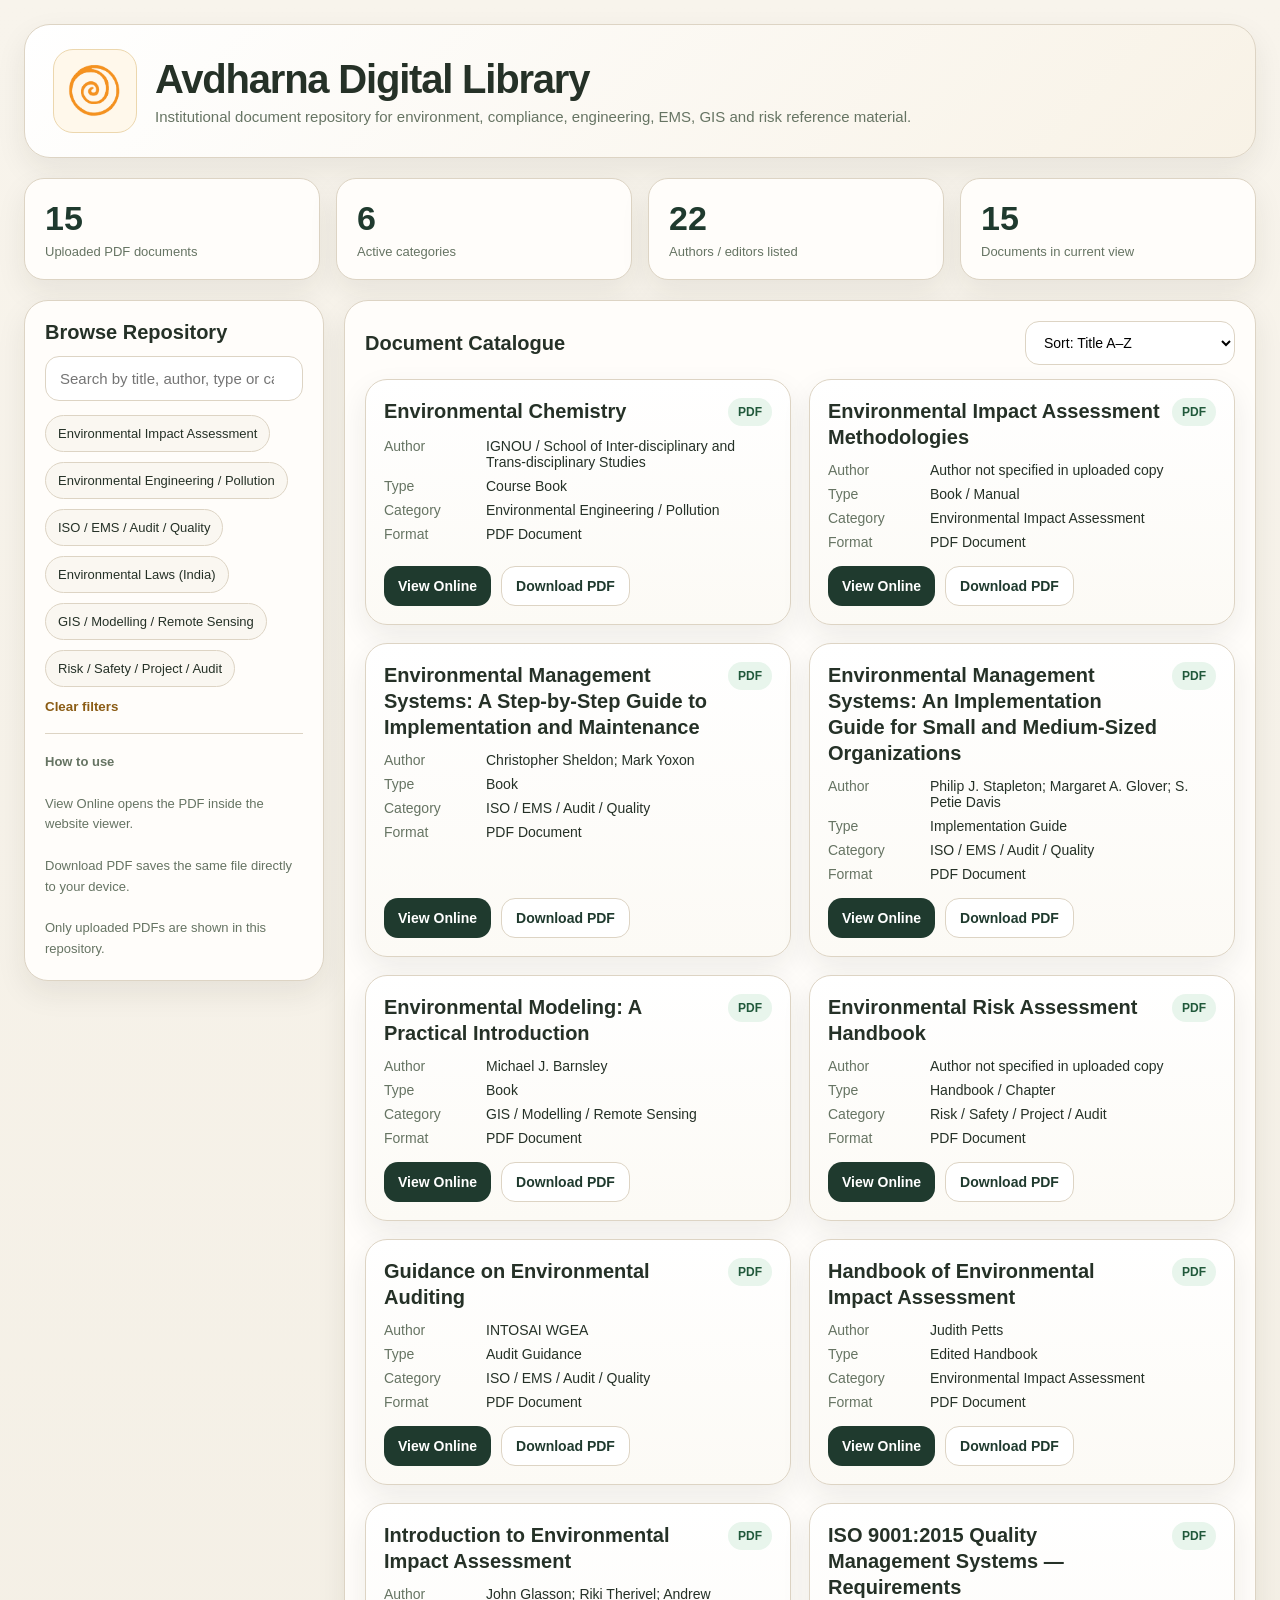
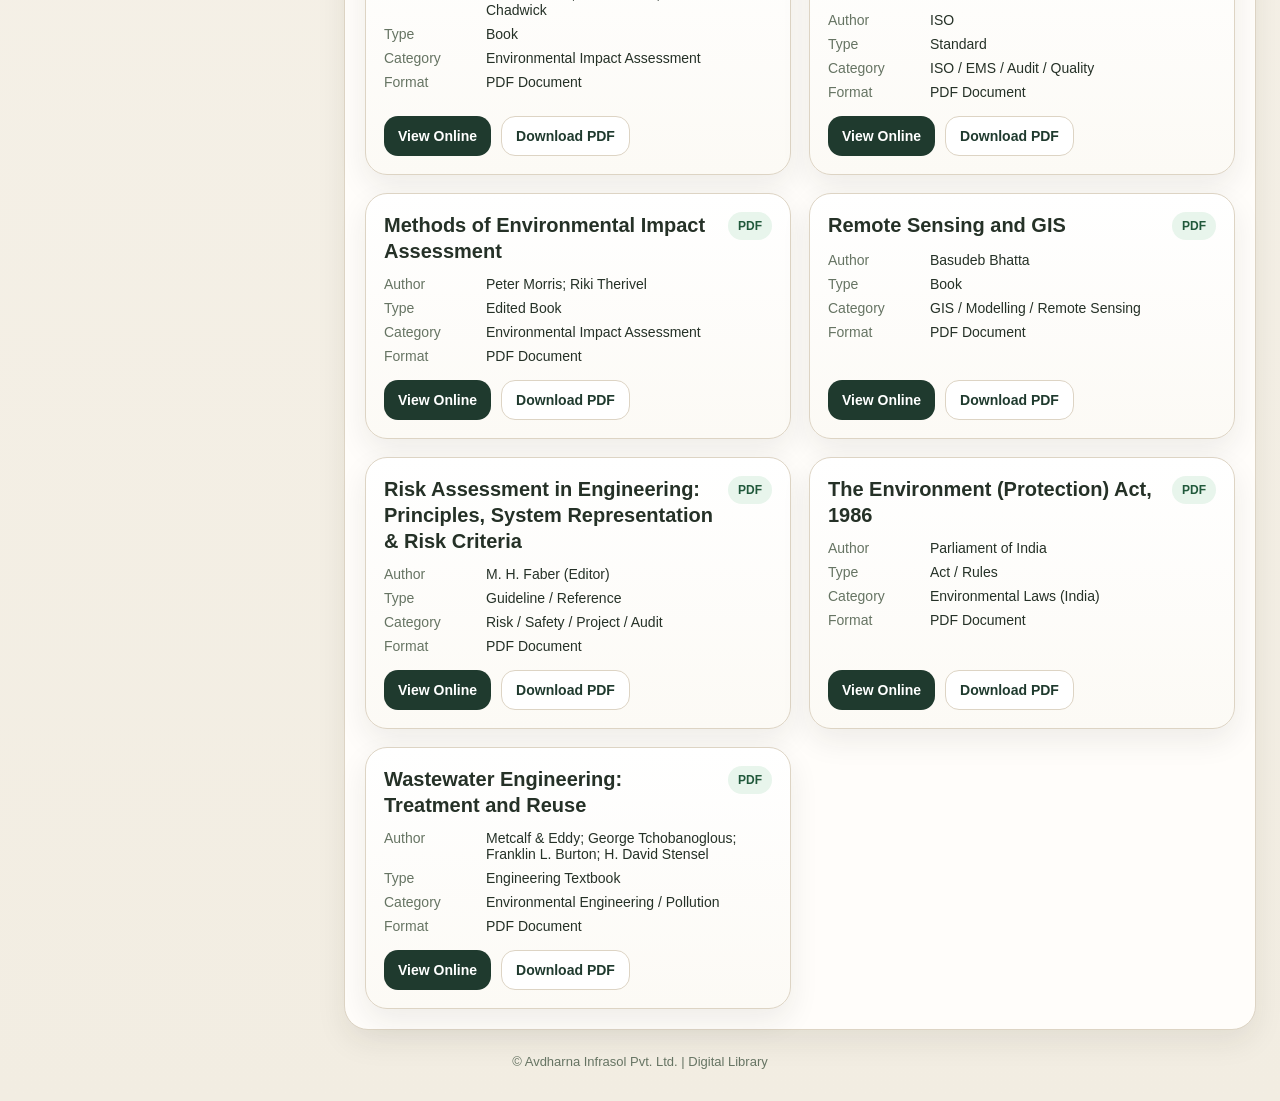
==== commit 7be1c268: "new chanees" ====
--- a/library/index.html
+++ b/library/index.html
@@ -3,212 +3,221 @@
 <head>
   <meta charset="UTF-8" />
   <meta name="viewport" content="width=device-width, initial-scale=1.0" />
-  <title>Avdharna Knowledge Library</title>
+  <title>Avdharna Digital Library</title>
   <style>
-    :root {
-      --bg: #f4f2ec;
-      --card: #ffffff;
-      --text: #1f2a1f;
-      --muted: #617162;
-      --line: #d8d3c5;
-      --brand: #d88b13;
-      --brand-deep: #8f5b0b;
-      --accent: #23392d;
-      --soft: #ece7da;
-      --shadow: 0 10px 30px rgba(25,30,25,.08);
-    }
-    * { box-sizing: border-box; }
-    body { margin:0; font-family: Inter, Arial, sans-serif; background:var(--bg); color:var(--text); }
-    .shell { max-width: 1320px; margin:0 auto; padding: 28px; }
-    .topbar { display:flex; align-items:center; gap:18px; background:linear-gradient(135deg,#fff,#f6f2e7); border:1px solid var(--line); border-radius:24px; padding:22px 26px; box-shadow:var(--shadow); }
-    .logo-wrap { width:84px; height:84px; border-radius:18px; background:#fff9ef; display:grid; place-items:center; border:1px solid #efd8ab; flex:0 0 auto; }
-    .logo-wrap img { max-width:64px; max-height:64px; }
-    .head h1 { margin:0; font-size: clamp(28px, 4vw, 40px); letter-spacing:-.02em; }
-    .head p { margin:6px 0 0; color:var(--muted); font-size:15px; }
-    .meta { display:grid; grid-template-columns: repeat(4, minmax(0,1fr)); gap:16px; margin:22px 0; }
-    .stat { background:var(--card); border:1px solid var(--line); border-radius:20px; padding:20px; box-shadow:var(--shadow); }
-    .stat .n { font-size:34px; font-weight:800; color:var(--accent); }
-    .stat .l { color:var(--muted); font-size:14px; margin-top:6px; }
-    .layout { display:grid; grid-template-columns: 320px 1fr; gap:22px; align-items:start; }
-    .panel { background:var(--card); border:1px solid var(--line); border-radius:22px; padding:20px; box-shadow:var(--shadow); }
-    .panel h2 { margin:0 0 14px; font-size:20px; }
-    .searchbox input, .toolbar select { width:100%; padding:13px 14px; border-radius:14px; border:1px solid var(--line); font-size:15px; background:#fff; }
-    .small { color:var(--muted); font-size:13px; line-height:1.55; }
-    .chips { display:flex; flex-wrap:wrap; gap:10px; margin-top:14px; }
-    .chip { border:1px solid var(--line); background:#faf8f2; color:var(--text); padding:10px 12px; border-radius:999px; font-size:13px; cursor:pointer; }
-    .chip.active { background:var(--accent); color:#fff; border-color:var(--accent); }
-    .clear-btn { margin-top:12px; background:none; border:none; color:var(--brand-deep); font-weight:700; cursor:pointer; padding:0; }
-    .toolbar { display:flex; justify-content:space-between; gap:14px; align-items:center; margin-bottom:16px; }
-    .catalogue { display:grid; grid-template-columns: repeat(2, minmax(0,1fr)); gap:18px; }
-    .card { background:linear-gradient(180deg,#fff,#fdfcf8); border:1px solid var(--line); border-radius:22px; padding:18px; box-shadow:var(--shadow); display:flex; flex-direction:column; gap:10px; }
-    .doc-top { display:flex; justify-content:space-between; gap:12px; align-items:flex-start; }
-    .doc-top h3 { margin:0; font-size:19px; line-height:1.32; }
-    .badge { padding:7px 10px; border-radius:999px; font-size:12px; font-weight:700; white-space:nowrap; }
-    .available { background:#e9f6ed; color:#20603a; }
-    .catalogued { background:#f2efe6; color:#7a6635; }
-    .kv { display:grid; grid-template-columns: 110px 1fr; gap:8px 10px; font-size:14px; }
-    .kv div:nth-child(odd) { color:var(--muted); }
-    .actions { display:flex; gap:10px; flex-wrap:wrap; margin-top:auto; padding-top:6px; }
-    .btn { text-decoration:none; padding:11px 14px; border-radius:14px; font-weight:700; font-size:14px; display:inline-flex; align-items:center; justify-content:center; border:1px solid transparent; }
-    .btn.primary { background:var(--accent); color:#fff; }
-    .btn.secondary { background:#fff; color:var(--accent); border-color:var(--line); }
-    .btn.disabled { background:#f2f0ea; color:#a0947a; border-color:#e3dece; cursor:not-allowed; pointer-events:none; }
-    .viewer-modal { position:fixed; inset:0; background:rgba(16,18,16,.58); display:none; align-items:center; justify-content:center; padding:20px; z-index:50; }
-    .viewer-modal.open { display:flex; }
-    .viewer { width:min(1200px,100%); height:min(90vh,900px); background:#fff; border-radius:22px; overflow:hidden; box-shadow:0 30px 80px rgba(0,0,0,.25); display:flex; flex-direction:column; }
-    .viewer-head { display:flex; justify-content:space-between; gap:16px; align-items:center; padding:14px 18px; border-bottom:1px solid var(--line); background:#faf7ee; }
-    .viewer-head strong { font-size:16px; }
-    .viewer-frame { flex:1; width:100%; border:0; background:#f4f4f4; }
-    .close { border:none; background:var(--accent); color:#fff; padding:10px 14px; border-radius:12px; cursor:pointer; font-weight:700; }
-    footer { margin:26px 0 8px; color:var(--muted); font-size:13px; text-align:center; }
-    @media (max-width: 1024px) { .layout{grid-template-columns:1fr;} .catalogue{grid-template-columns:1fr;} .meta{grid-template-columns: repeat(2,minmax(0,1fr));} }
-    @media (max-width: 640px) { .shell{padding:16px;} .topbar{padding:16px; align-items:flex-start;} .meta{grid-template-columns:1fr 1fr; gap:12px;} .stat .n{font-size:28px;} .toolbar{flex-direction:column; align-items:stretch;} }
+    :root{
+      --bg:#f5f1e8;
+      --card:#fffdfa;
+      --line:#ddd4c4;
+      --text:#253127;
+      --muted:#667463;
+      --brand:#d88b13;
+      --deep:#1f3a2e;
+      --soft:#eee7d8;
+      --ok:#e8f5ec;
+      --shadow:0 12px 30px rgba(32,42,31,.08);
+    }
+    *{box-sizing:border-box}
+    body{margin:0;font-family:Inter,Arial,sans-serif;background:linear-gradient(180deg,#f8f4ec 0,#f2ede2 100%);color:var(--text)}
+    .shell{max-width:1360px;margin:0 auto;padding:24px}
+    .hero{display:flex;gap:18px;align-items:center;background:linear-gradient(135deg,#fff,#f8f2e6);border:1px solid var(--line);border-radius:26px;padding:24px 28px;box-shadow:var(--shadow)}
+    .logo{width:84px;height:84px;border-radius:20px;background:#fff8eb;border:1px solid #ecd7ae;display:grid;place-items:center;flex:0 0 auto}
+    .logo img{max-width:62px;max-height:62px}
+    .hero h1{margin:0;font-size:clamp(28px,4vw,40px);letter-spacing:-.03em}
+    .hero p{margin:6px 0 0;color:var(--muted);font-size:15px}
+    .stats{display:grid;grid-template-columns:repeat(4,minmax(0,1fr));gap:16px;margin:20px 0}
+    .stat,.panel,.card{background:var(--card);border:1px solid var(--line);box-shadow:var(--shadow)}
+    .stat{border-radius:20px;padding:20px}
+    .stat .num{font-size:34px;font-weight:800;color:var(--deep)}
+    .stat .lab{margin-top:6px;font-size:13px;color:var(--muted)}
+    .main{display:grid;grid-template-columns:300px 1fr;gap:20px;align-items:start}
+    .panel{border-radius:24px;padding:20px}
+    .panel h2{margin:0 0 12px;font-size:20px}
+    .help{font-size:13px;line-height:1.6;color:var(--muted)}
+    .search{width:100%;padding:13px 14px;border-radius:14px;border:1px solid var(--line);font-size:15px;background:#fff}
+    .chips{display:flex;flex-wrap:wrap;gap:10px;margin-top:14px}
+    .chip{padding:10px 12px;border-radius:999px;border:1px solid var(--line);background:#faf7f1;color:var(--text);font-size:13px;cursor:pointer}
+    .chip.active{background:var(--deep);color:#fff;border-color:var(--deep)}
+    .clear{margin-top:12px;border:none;background:none;color:#8b5c14;font-weight:700;cursor:pointer;padding:0}
+    .toolbar{display:flex;justify-content:space-between;gap:12px;align-items:center;margin-bottom:14px}
+    .toolbar select{padding:12px 14px;border-radius:14px;border:1px solid var(--line);background:#fff;font-size:14px;min-width:210px}
+    .grid{display:grid;grid-template-columns:repeat(2,minmax(0,1fr));gap:18px}
+    .card{border-radius:22px;padding:18px;display:flex;flex-direction:column;gap:12px;background:linear-gradient(180deg,#fff,#fcfaf5)}
+    .title-row{display:flex;justify-content:space-between;gap:12px;align-items:flex-start}
+    .title-row h3{margin:0;font-size:20px;line-height:1.3}
+    .tag{padding:7px 10px;border-radius:999px;background:var(--ok);color:#21593b;font-size:12px;font-weight:700;white-space:nowrap}
+    .meta{display:grid;grid-template-columns:92px 1fr;gap:8px 10px;font-size:14px}
+    .meta div:nth-child(odd){color:var(--muted)}
+    .actions{display:flex;gap:10px;flex-wrap:wrap;margin-top:auto;padding-top:4px}
+    .btn{display:inline-flex;align-items:center;justify-content:center;text-decoration:none;padding:11px 14px;border-radius:14px;font-size:14px;font-weight:700}
+    .btn.primary{background:var(--deep);color:#fff}
+    .btn.secondary{background:#fff;color:var(--deep);border:1px solid var(--line)}
+    .viewer-overlay{position:fixed;inset:0;background:rgba(10,14,11,.62);display:none;align-items:center;justify-content:center;padding:20px;z-index:100}
+    .viewer-overlay.open{display:flex}
+    .viewer{width:min(1220px,100%);height:min(92vh,920px);background:#fff;border-radius:22px;overflow:hidden;display:flex;flex-direction:column;box-shadow:0 35px 90px rgba(0,0,0,.3)}
+    .viewer-head{display:flex;justify-content:space-between;align-items:center;gap:12px;padding:14px 18px;border-bottom:1px solid var(--line);background:#faf5ea}
+    .viewer-head strong{font-size:16px}
+    .viewer iframe{flex:1;border:0;width:100%}
+    .close{border:none;background:var(--deep);color:#fff;padding:10px 14px;border-radius:12px;font-weight:700;cursor:pointer}
+    footer{text-align:center;color:var(--muted);font-size:13px;margin:24px 0 8px}
+    @media (max-width:1080px){.main{grid-template-columns:1fr}.grid{grid-template-columns:1fr}.stats{grid-template-columns:repeat(2,minmax(0,1fr));}}
+    @media (max-width:680px){.shell{padding:14px}.hero{padding:16px;align-items:flex-start}.stats{grid-template-columns:1fr 1fr;gap:12px}.stat .num{font-size:28px}.toolbar{flex-direction:column;align-items:stretch}.toolbar select{min-width:auto}}
   </style>
 </head>
 <body>
   <div class="shell">
-    <header class="topbar">
-      <div class="logo-wrap"><img src="assets/logo.png" alt="Avdharna logo"></div>
-      <div class="head">
-        <h1>Avdharna Knowledge Library</h1>
-        <p>Internal reference collection across environment, planning, design, valuation, farming and sustainability domains.</p>
+    <header class="hero">
+      <div class="logo"><img src="assets/logo.png" alt="Avdharna logo"></div>
+      <div>
+        <h1>Avdharna Digital Library</h1>
+        <p>Institutional document repository for environment, compliance, engineering, EMS, GIS and risk reference material.</p>
       </div>
     </header>
 
-    <section class="meta">
-      <div class="stat"><div class="n" id="totalDocs">0</div><div class="l">Documents catalogued</div></div>
-      <div class="stat"><div class="n" id="totalCats">0</div><div class="l">Knowledge categories</div></div>
-      <div class="stat"><div class="n" id="localDocs">0</div><div class="l">Local PDFs available</div></div>
-      <div class="stat"><div class="n" id="visibleDocs">0</div><div class="l">Documents in current view</div></div>
+    <section class="stats">
+      <div class="stat"><div class="num" id="countDocs">0</div><div class="lab">Uploaded PDF documents</div></div>
+      <div class="stat"><div class="num" id="countCats">0</div><div class="lab">Active categories</div></div>
+      <div class="stat"><div class="num" id="countAuthors">0</div><div class="lab">Authors / editors listed</div></div>
+      <div class="stat"><div class="num" id="countVisible">0</div><div class="lab">Documents in current view</div></div>
     </section>
 
-    <section class="layout">
+    <section class="main">
       <aside class="panel">
-        <h2>Library Controls</h2>
-        <div class="searchbox"><input id="searchInput" type="search" placeholder="Search by title, category, ID or source"></div>
-        <div style="height:14px"></div>
-        <div class="small">Filter by category to browse the collection like an institutional document shelf.</div>
+        <h2>Browse Repository</h2>
+        <input class="search" id="searchInput" type="search" placeholder="Search by title, author, type or category" />
         <div class="chips" id="chips"></div>
-        <button class="clear-btn" id="clearFilters">Clear filters</button>
+        <button class="clear" id="clearBtn">Clear filters</button>
         <hr style="border:none;border-top:1px solid var(--line);margin:18px 0;">
-        <h2 style="font-size:18px;">Usage</h2>
-        <div class="small">
-          View Document opens the PDF inside the website viewer.<br><br>
-          Download Copy saves the same local PDF directly.<br><br>
-          Entries marked Catalogued are part of the library register and can receive local PDFs later without changing the system.
+        <div class="help">
+          <strong>How to use</strong><br><br>
+          View Online opens the PDF inside the website viewer.<br><br>
+          Download PDF saves the same file directly to your device.<br><br>
+          Only uploaded PDFs are shown in this repository.
         </div>
       </aside>
 
       <main class="panel">
         <div class="toolbar">
-          <h2 style="margin:0;">Document Repository</h2>
+          <h2 style="margin:0;">Document Catalogue</h2>
           <select id="sortSelect">
             <option value="title-asc">Sort: Title A–Z</option>
             <option value="title-desc">Sort: Title Z–A</option>
+            <option value="author-asc">Sort: Author A–Z</option>
             <option value="category-asc">Sort: Category</option>
-            <option value="id-asc">Sort: Document ID</option>
-            <option value="status-desc">Sort: Available first</option>
           </select>
         </div>
-        <div class="catalogue" id="catalogue"></div>
+        <div class="grid" id="grid"></div>
       </main>
     </section>
 
-    <footer>© Avdharna Infrasol Pvt. Ltd. | Knowledge & Reference Library</footer>
+    <footer>© Avdharna Infrasol Pvt. Ltd. | Digital Library</footer>
   </div>
 
-  <div class="viewer-modal" id="viewerModal" aria-hidden="true">
+  <div class="viewer-overlay" id="viewerOverlay">
     <div class="viewer">
       <div class="viewer-head">
         <strong id="viewerTitle">Document Viewer</strong>
         <button class="close" id="closeViewer">Close</button>
       </div>
-      <iframe id="viewerFrame" class="viewer-frame" title="PDF viewer"></iframe>
+      <iframe id="viewerFrame" title="PDF Viewer"></iframe>
     </div>
   </div>
 
   <script>
-    const BOOKS = [{"id": "ENV-EIA-001", "title": "Environmental Impact Assessment Methodologies", "category": "Environmental Impact Assessment", "source": "Technical Manual", "status": "Available", "year": "", "localPdf": "pdfs/ENV-EIA-001.pdf", "keywords": "reference manual guidance standard", "notes": "Available for online viewing and download"}, {"id": "ENV-EIA-002", "title": "Methods of Environmental Impact Assessment", "category": "Environmental Impact Assessment", "source": "Academic Reference", "status": "Available", "year": "", "localPdf": "pdfs/ENV-EIA-002.pdf", "keywords": "reference manual guidance standard", "notes": "Available for online viewing and download"}, {"id": "ENV-EIA-003", "title": "Handbook of Environmental Impact Assessment", "category": "Environmental Impact Assessment", "source": "Handbook", "status": "Available", "year": "", "localPdf": "pdfs/ENV-EIA-003.pdf", "keywords": "reference manual guidance standard", "notes": "Available for online viewing and download"}, {"id": "ENV-EIA-004", "title": "Introduction to Environmental Impact Assessment", "category": "Environmental Impact Assessment", "source": "Standard Text", "status": "Available", "year": "", "localPdf": "pdfs/ENV-EIA-004.pdf", "keywords": "reference manual guidance standard", "notes": "Available for online viewing and download"}, {"id": "ENV-EIA-005", "title": "Environmental Impact Assessment Guidance Manual", "category": "Environmental Impact Assessment", "source": "Guidance Manual", "status": "Catalogued", "year": "", "localPdf": "", "keywords": "reference manual guidance standard", "notes": "Catalogued reference; local PDF may be added later"}, {"id": "ENV-EIA-006", "title": "EIA Notification 2006 with Amendments", "category": "Environmental Impact Assessment", "source": "Regulatory Reference", "status": "Catalogued", "year": "", "localPdf": "", "keywords": "reference manual guidance standard", "notes": "Catalogued reference; local PDF may be added later"}, {"id": "ENV-EIA-007", "title": "Environmental Management Plan Guidelines", "category": "Environmental Impact Assessment", "source": "Technical Guidance", "status": "Catalogued", "year": "", "localPdf": "", "keywords": "reference manual guidance standard", "notes": "Catalogued reference; local PDF may be added later"}, {"id": "ENV-EIA-008", "title": "Strategic Environmental Assessment Guidelines", "category": "Environmental Impact Assessment", "source": "Policy Reference", "status": "Catalogued", "year": "", "localPdf": "", "keywords": "reference manual guidance standard", "notes": "Catalogued reference; local PDF may be added later"}, {"id": "ARCH-001", "title": "Neufert Architects’ Data", "category": "Architecture & Built Environment", "source": "Design Reference", "status": "Catalogued", "year": "", "localPdf": "", "keywords": "reference manual guidance standard", "notes": "Catalogued reference; local PDF may be added later"}, {"id": "ARCH-002", "title": "Time-Saver Standards for Building Types", "category": "Architecture & Built Environment", "source": "Design Standard", "status": "Catalogued", "year": "", "localPdf": "", "keywords": "reference manual guidance standard", "notes": "Catalogued reference; local PDF may be added later"}, {"id": "ARCH-003", "title": "Building Construction Handbook", "category": "Architecture & Built Environment", "source": "Technical Manual", "status": "Catalogued", "year": "", "localPdf": "", "keywords": "reference manual guidance standard", "notes": "Catalogued reference; local PDF may be added later"}, {"id": "ARCH-004", "title": "National Building Code of India", "category": "Architecture & Built Environment", "source": "Code Reference", "status": "Catalogued", "year": "", "localPdf": "", "keywords": "reference manual guidance standard", "notes": "Catalogued reference; local PDF may be added later"}, {"id": "ARCH-005", "title": "Architectural Graphic Standards", "category": "Architecture & Built Environment", "source": "Standards Reference", "status": "Catalogued", "year": "", "localPdf": "", "keywords": "reference manual guidance standard", "notes": "Catalogued reference; local PDF may be added later"}, {"id": "ARCH-006", "title": "Climate Responsive Architecture", "category": "Architecture & Built Environment", "source": "Sustainability Reference", "status": "Catalogued", "year": "", "localPdf": "", "keywords": "reference manual guidance standard", "notes": "Catalogued reference; local PDF may be added later"}, {"id": "ARCH-007", "title": "Green Building Handbook", "category": "Architecture & Built Environment", "source": "Green Building Reference", "status": "Catalogued", "year": "", "localPdf": "", "keywords": "reference manual guidance standard", "notes": "Catalogued reference; local PDF may be added later"}, {"id": "ARCH-008", "title": "Materials for Sustainable Sites", "category": "Architecture & Built Environment", "source": "Material Reference", "status": "Catalogued", "year": "", "localPdf": "", "keywords": "reference manual guidance standard", "notes": "Catalogued reference; local PDF may be added later"}, {"id": "BIM-GIS-001", "title": "BIM Handbook", "category": "BIM & GIS", "source": "Technical Reference", "status": "Catalogued", "year": "", "localPdf": "", "keywords": "reference manual guidance standard", "notes": "Catalogued reference; local PDF may be added later"}, {"id": "BIM-GIS-002", "title": "Autodesk BIM Management Guide", "category": "BIM & GIS", "source": "Practice Guide", "status": "Catalogued", "year": "", "localPdf": "", "keywords": "reference manual guidance standard", "notes": "Catalogued reference; local PDF may be added later"}, {"id": "BIM-GIS-003", "title": "GIS Fundamentals", "category": "BIM & GIS", "source": "Core Reference", "status": "Catalogued", "year": "", "localPdf": "", "keywords": "reference manual guidance standard", "notes": "Catalogued reference; local PDF may be added later"}, {"id": "BIM-GIS-004", "title": "Remote Sensing and Image Interpretation", "category": "BIM & GIS", "source": "Technical Reference", "status": "Catalogued", "year": "", "localPdf": "", "keywords": "reference manual guidance standard", "notes": "Catalogued reference; local PDF may be added later"}, {"id": "BIM-GIS-005", "title": "QGIS Training Manual", "category": "BIM & GIS", "source": "Software Manual", "status": "Catalogued", "year": "", "localPdf": "", "keywords": "reference manual guidance standard", "notes": "Catalogued reference; local PDF may be added later"}, {"id": "BIM-GIS-006", "title": "GIS for Environmental Planning", "category": "BIM & GIS", "source": "Planning Reference", "status": "Catalogued", "year": "", "localPdf": "", "keywords": "reference manual guidance standard", "notes": "Catalogued reference; local PDF may be added later"}, {"id": "BIM-GIS-007", "title": "Spatial Analysis in GIS", "category": "BIM & GIS", "source": "Analytical Reference", "status": "Catalogued", "year": "", "localPdf": "", "keywords": "reference manual guidance standard", "notes": "Catalogued reference; local PDF may be added later"}, {"id": "BIM-GIS-008", "title": "Digital Twins for the Built Environment", "category": "BIM & GIS", "source": "Emerging Practice", "status": "Catalogued", "year": "", "localPdf": "", "keywords": "reference manual guidance standard", "notes": "Catalogued reference; local PDF may be added later"}, {"id": "VAL-001", "title": "Principles of Property Valuation", "category": "Valuation & Real Estate", "source": "Professional Reference", "status": "Catalogued", "year": "", "localPdf": "", "keywords": "reference manual guidance standard", "notes": "Catalogued reference; local PDF may be added later"}, {"id": "VAL-002", "title": "Income Approach to Valuation", "category": "Valuation & Real Estate", "source": "Valuation Manual", "status": "Catalogued", "year": "", "localPdf": "", "keywords": "reference manual guidance standard", "notes": "Catalogued reference; local PDF may be added later"}, {"id": "VAL-003", "title": "Cost Approach and Depreciation Analysis", "category": "Valuation & Real Estate", "source": "Valuation Manual", "status": "Catalogued", "year": "", "localPdf": "", "keywords": "reference manual guidance standard", "notes": "Catalogued reference; local PDF may be added later"}, {"id": "VAL-004", "title": "Land Valuation and Market Analysis", "category": "Valuation & Real Estate", "source": "Land Reference", "status": "Catalogued", "year": "", "localPdf": "", "keywords": "reference manual guidance standard", "notes": "Catalogued reference; local PDF may be added later"}, {"id": "VAL-005", "title": "Urban Land Economics", "category": "Valuation & Real Estate", "source": "Academic Reference", "status": "Catalogued", "year": "", "localPdf": "", "keywords": "reference manual guidance standard", "notes": "Catalogued reference; local PDF may be added later"}, {"id": "VAL-006", "title": "Real Estate Finance and Investments", "category": "Valuation & Real Estate", "source": "Finance Reference", "status": "Catalogued", "year": "", "localPdf": "", "keywords": "reference manual guidance standard", "notes": "Catalogued reference; local PDF may be added later"}, {"id": "VAL-007", "title": "RERA Framework and Practice Guide", "category": "Valuation & Real Estate", "source": "Regulatory Reference", "status": "Catalogued", "year": "", "localPdf": "", "keywords": "reference manual guidance standard", "notes": "Catalogued reference; local PDF may be added later"}, {"id": "VAL-008", "title": "International Valuation Standards", "category": "Valuation & Real Estate", "source": "Standards Reference", "status": "Catalogued", "year": "", "localPdf": "", "keywords": "reference manual guidance standard", "notes": "Catalogued reference; local PDF may be added later"}, {"id": "ORG-001", "title": "Organic Farming Manual", "category": "Organic Farming & Soil Health", "source": "Field Manual", "status": "Catalogued", "year": "", "localPdf": "", "keywords": "reference manual guidance standard", "notes": "Catalogued reference; local PDF may be added later"}, {"id": "ORG-002", "title": "Soil Health Management", "category": "Organic Farming & Soil Health", "source": "Agronomy Reference", "status": "Catalogued", "year": "", "localPdf": "", "keywords": "reference manual guidance standard", "notes": "Catalogued reference; local PDF may be added later"}, {"id": "ORG-003", "title": "Composting and Vermicomposting Techniques", "category": "Organic Farming & Soil Health", "source": "Practice Guide", "status": "Catalogued", "year": "", "localPdf": "", "keywords": "reference manual guidance standard", "notes": "Catalogued reference; local PDF may be added later"}, {"id": "ORG-004", "title": "Natural Farming Principles", "category": "Organic Farming & Soil Health", "source": "Practice Reference", "status": "Catalogued", "year": "", "localPdf": "", "keywords": "reference manual guidance standard", "notes": "Catalogued reference; local PDF may be added later"}, {"id": "ORG-005", "title": "Permaculture Design Manual", "category": "Organic Farming & Soil Health", "source": "Design Reference", "status": "Catalogued", "year": "", "localPdf": "", "keywords": "reference manual guidance standard", "notes": "Catalogued reference; local PDF may be added later"}, {"id": "ORG-006", "title": "Biofertilizers and Biopesticides Guide", "category": "Organic Farming & Soil Health", "source": "Input Reference", "status": "Catalogued", "year": "", "localPdf": "", "keywords": "reference manual guidance standard", "notes": "Catalogued reference; local PDF may be added later"}, {"id": "ORG-007", "title": "Agroforestry Systems for India", "category": "Organic Farming & Soil Health", "source": "Land Use Reference", "status": "Catalogued", "year": "", "localPdf": "", "keywords": "reference manual guidance standard", "notes": "Catalogued reference; local PDF may be added later"}, {"id": "ORG-008", "title": "Sustainable Agriculture and Rural Ecology", "category": "Organic Farming & Soil Health", "source": "Academic Reference", "status": "Catalogued", "year": "", "localPdf": "", "keywords": "reference manual guidance standard", "notes": "Catalogued reference; local PDF may be added later"}, {"id": "SUS-001", "title": "Sustainable Cities", "category": "Sustainable Cities & Urban Planning", "source": "Urban Policy Reference", "status": "Catalogued", "year": "", "localPdf": "", "keywords": "reference manual guidance standard", "notes": "Catalogued reference; local PDF may be added later"}, {"id": "SUS-002", "title": "UN-Habitat Urban Planning Guidelines", "category": "Sustainable Cities & Urban Planning", "source": "International Guidance", "status": "Catalogued", "year": "", "localPdf": "", "keywords": "reference manual guidance standard", "notes": "Catalogued reference; local PDF may be added later"}, {"id": "SUS-003", "title": "Smart Cities Mission Framework", "category": "Sustainable Cities & Urban Planning", "source": "Policy Reference", "status": "Catalogued", "year": "", "localPdf": "", "keywords": "reference manual guidance standard", "notes": "Catalogued reference; local PDF may be added later"}, {"id": "SUS-004", "title": "Transit-Oriented Development Handbook", "category": "Sustainable Cities & Urban Planning", "source": "Mobility Reference", "status": "Catalogued", "year": "", "localPdf": "", "keywords": "reference manual guidance standard", "notes": "Catalogued reference; local PDF may be added later"}, {"id": "SUS-005", "title": "Climate Resilient Cities", "category": "Sustainable Cities & Urban Planning", "source": "Resilience Reference", "status": "Catalogued", "year": "", "localPdf": "", "keywords": "reference manual guidance standard", "notes": "Catalogued reference; local PDF may be added later"}, {"id": "SUS-006", "title": "Urban Sustainability Indicators", "category": "Sustainable Cities & Urban Planning", "source": "Metrics Reference", "status": "Catalogued", "year": "", "localPdf": "", "keywords": "reference manual guidance standard", "notes": "Catalogued reference; local PDF may be added later"}, {"id": "SUS-007", "title": "Circular Economy for Cities", "category": "Sustainable Cities & Urban Planning", "source": "Systems Reference", "status": "Catalogued", "year": "", "localPdf": "", "keywords": "reference manual guidance standard", "notes": "Catalogued reference; local PDF may be added later"}, {"id": "SUS-008", "title": "Net Zero Urban Systems", "category": "Sustainable Cities & Urban Planning", "source": "Low Carbon Reference", "status": "Catalogued", "year": "", "localPdf": "", "keywords": "reference manual guidance standard", "notes": "Catalogued reference; local PDF may be added later"}, {"id": "URB-001", "title": "Urban Design Handbook", "category": "Urban Design & Public Realm", "source": "Design Reference", "status": "Catalogued", "year": "", "localPdf": "", "keywords": "reference manual guidance standard", "notes": "Catalogued reference; local PDF may be added later"}, {"id": "URB-002", "title": "Streets for People", "category": "Urban Design & Public Realm", "source": "Street Design Guide", "status": "Catalogued", "year": "", "localPdf": "", "keywords": "reference manual guidance standard", "notes": "Catalogued reference; local PDF may be added later"}, {"id": "URB-003", "title": "Public Space Design", "category": "Urban Design & Public Realm", "source": "Place-making Reference", "status": "Catalogued", "year": "", "localPdf": "", "keywords": "reference manual guidance standard", "notes": "Catalogued reference; local PDF may be added later"}, {"id": "URB-004", "title": "Walkability and Complete Streets", "category": "Urban Design & Public Realm", "source": "Mobility Reference", "status": "Catalogued", "year": "", "localPdf": "", "keywords": "reference manual guidance standard", "notes": "Catalogued reference; local PDF may be added later"}, {"id": "URB-005", "title": "Placemaking Handbook", "category": "Urban Design & Public Realm", "source": "Public Realm Guide", "status": "Catalogued", "year": "", "localPdf": "", "keywords": "reference manual guidance standard", "notes": "Catalogued reference; local PDF may be added later"}, {"id": "URB-006", "title": "Landscape Urbanism Reader", "category": "Urban Design & Public Realm", "source": "Theory Reference", "status": "Catalogued", "year": "", "localPdf": "", "keywords": "reference manual guidance standard", "notes": "Catalogued reference; local PDF may be added later"}, {"id": "URB-007", "title": "The Image of the City", "category": "Urban Design & Public Realm", "source": "Classic Reference", "status": "Catalogued", "year": "", "localPdf": "", "keywords": "reference manual guidance standard", "notes": "Catalogued reference; local PDF may be added later"}, {"id": "URB-008", "title": "Cities for People", "category": "Urban Design & Public Realm", "source": "Human-scale Design", "status": "Catalogued", "year": "", "localPdf": "", "keywords": "reference manual guidance standard", "notes": "Catalogued reference; local PDF may be added later"}, {"id": "SOL-001", "title": "Solar PV System Design Manual", "category": "Solar & Renewable Energy", "source": "Technical Manual", "status": "Catalogued", "year": "", "localPdf": "", "keywords": "reference manual guidance standard", "notes": "Catalogued reference; local PDF may be added later"}, {"id": "SOL-002", "title": "MNRE Solar Rooftop Guidelines", "category": "Solar & Renewable Energy", "source": "Government Guidance", "status": "Catalogued", "year": "", "localPdf": "", "keywords": "reference manual guidance standard", "notes": "Catalogued reference; local PDF may be added later"}, {"id": "SOL-003", "title": "Renewable Energy Systems", "category": "Solar & Renewable Energy", "source": "Core Reference", "status": "Catalogued", "year": "", "localPdf": "", "keywords": "reference manual guidance standard", "notes": "Catalogued reference; local PDF may be added later"}, {"id": "SOL-004", "title": "Wind Energy Explained", "category": "Solar & Renewable Energy", "source": "Energy Reference", "status": "Catalogued", "year": "", "localPdf": "", "keywords": "reference manual guidance standard", "notes": "Catalogued reference; local PDF may be added later"}, {"id": "SOL-005", "title": "Energy Efficiency Manual", "category": "Solar & Renewable Energy", "source": "Efficiency Reference", "status": "Catalogued", "year": "", "localPdf": "", "keywords": "reference manual guidance standard", "notes": "Catalogued reference; local PDF may be added later"}, {"id": "SOL-006", "title": "Net Metering and Grid Integration", "category": "Solar & Renewable Energy", "source": "Policy Reference", "status": "Catalogued", "year": "", "localPdf": "", "keywords": "reference manual guidance standard", "notes": "Catalogued reference; local PDF may be added later"}, {"id": "SOL-007", "title": "Green Power Technologies", "category": "Solar & Renewable Energy", "source": "Technology Reference", "status": "Catalogued", "year": "", "localPdf": "", "keywords": "reference manual guidance standard", "notes": "Catalogued reference; local PDF may be added later"}, {"id": "SOL-008", "title": "Energy Audit and Management", "category": "Solar & Renewable Energy", "source": "Audit Reference", "status": "Catalogued", "year": "", "localPdf": "", "keywords": "reference manual guidance standard", "notes": "Catalogued reference; local PDF may be added later"}];
-    const state = { search:'', category:'', sort:'title-asc' };
-    const el = (id) => document.getElementById(id);
-    const catalogue = el('catalogue');
-    const chips = el('chips');
-    const categories = [...new Set(BOOKS.map(b => b.category))];
-
-    function updateStats(visible) {
-      el('totalDocs').textContent = BOOKS.length;
-      el('totalCats').textContent = categories.length;
-      el('localDocs').textContent = BOOKS.filter(b => b.localPdf).length;
-      el('visibleDocs').textContent = visible.length;
-    }
-
-    function buildChips() {
-      chips.innerHTML = categories.map(cat => `<button class="chip ${state.category===cat?'active':''}" data-cat="${cat}">${cat}</button>`).join('');
-      chips.querySelectorAll('.chip').forEach(btn => btn.addEventListener('click', () => { state.category = btn.dataset.cat === state.category ? '' : btn.dataset.cat; render(); }));
-    }
-
-    function sortBooks(items) {
-      const arr = [...items];
-      switch(state.sort) {
-        case 'title-desc': arr.sort((a,b)=>b.title.localeCompare(a.title)); break;
-        case 'category-asc': arr.sort((a,b)=> a.category.localeCompare(b.category) || a.title.localeCompare(b.title)); break;
-        case 'id-asc': arr.sort((a,b)=> a.id.localeCompare(b.id)); break;
-        case 'status-desc': arr.sort((a,b)=> (b.localPdf ? 1:0) - (a.localPdf ? 1:0) || a.title.localeCompare(b.title)); break;
-        default: arr.sort((a,b)=>a.title.localeCompare(b.title));
+    const DOCS = [
+      {title:'Environmental Impact Assessment Methodologies', author:'Author not specified in uploaded copy', type:'Book / Manual', category:'Environmental Impact Assessment', file:'pdfs/env-eia-001.pdf'},
+      {title:'Methods of Environmental Impact Assessment', author:'Peter Morris; Riki Therivel', type:'Edited Book', category:'Environmental Impact Assessment', file:'pdfs/env-eia-002.pdf'},
+      {title:'Handbook of Environmental Impact Assessment', author:'Judith Petts', type:'Edited Handbook', category:'Environmental Impact Assessment', file:'pdfs/env-eia-003.pdf'},
+      {title:'Introduction to Environmental Impact Assessment', author:'John Glasson; Riki Therivel; Andrew Chadwick', type:'Book', category:'Environmental Impact Assessment', file:'pdfs/env-eia-004.pdf'},
+
+      {title:'Wastewater Engineering: Treatment and Reuse', author:'Metcalf & Eddy; George Tchobanoglous; Franklin L. Burton; H. David Stensel', type:'Engineering Textbook', category:'Environmental Engineering / Pollution', file:'pdfs/eng-pol-001.pdf'},
+      {title:'Environmental Chemistry', author:'IGNOU / School of Inter-disciplinary and Trans-disciplinary Studies', type:'Course Book', category:'Environmental Engineering / Pollution', file:'pdfs/eng-pol-002.pdf'},
+
+      {title:'Environmental Management Systems: An Implementation Guide for Small and Medium-Sized Organizations', author:'Philip J. Stapleton; Margaret A. Glover; S. Petie Davis', type:'Implementation Guide', category:'ISO / EMS / Audit / Quality', file:'pdfs/iso-ems-001.pdf'},
+      {title:'ISO 9001:2015 Quality Management Systems — Requirements', author:'ISO', type:'Standard', category:'ISO / EMS / Audit / Quality', file:'pdfs/iso-ems-002.pdf'},
+      {title:'Guidance on Environmental Auditing', author:'INTOSAI WGEA', type:'Audit Guidance', category:'ISO / EMS / Audit / Quality', file:'pdfs/iso-ems-003.pdf'},
+      {title:'Environmental Management Systems: A Step-by-Step Guide to Implementation and Maintenance', author:'Christopher Sheldon; Mark Yoxon', type:'Book', category:'ISO / EMS / Audit / Quality', file:'pdfs/iso-ems-004.pdf'},
+
+      {title:'The Environment (Protection) Act, 1986', author:'Parliament of India', type:'Act / Rules', category:'Environmental Laws (India)', file:'pdfs/law-ind-001.pdf'},
+
+      {title:'Remote Sensing and GIS', author:'Basudeb Bhatta', type:'Book', category:'GIS / Modelling / Remote Sensing', file:'pdfs/gis-mod-001.pdf'},
+      {title:'Environmental Modeling: A Practical Introduction', author:'Michael J. Barnsley', type:'Book', category:'GIS / Modelling / Remote Sensing', file:'pdfs/gis-mod-002.pdf'},
+
+      {title:'Environmental Risk Assessment Handbook', author:'Author not specified in uploaded copy', type:'Handbook / Chapter', category:'Risk / Safety / Project / Audit', file:'pdfs/risk-aud-001.pdf'},
+      {title:'Risk Assessment in Engineering: Principles, System Representation & Risk Criteria', author:'M. H. Faber (Editor)', type:'Guideline / Reference', category:'Risk / Safety / Project / Audit', file:'pdfs/risk-aud-002.pdf'}
+    ];
+
+    const state = {search:'', category:'', sort:'title-asc'};
+    const $ = (id)=>document.getElementById(id);
+    const categories = [...new Set(DOCS.map(d=>d.category))];
+
+    function uniqueAuthorsCount(){
+      const names = new Set();
+      DOCS.forEach(d => d.author.split(';').map(s=>s.trim()).filter(Boolean).forEach(a=>names.add(a)));
+      return names.size;
+    }
+
+    function buildChips(){
+      $('chips').innerHTML = categories.map(cat => `<button class="chip ${state.category===cat?'active':''}" data-cat="${cat}">${cat}</button>`).join('');
+      document.querySelectorAll('.chip').forEach(btn => btn.addEventListener('click', ()=>{ state.category = state.category === btn.dataset.cat ? '' : btn.dataset.cat; render(); }));
+    }
+
+    function filterDocs(){
+      const q = state.search.trim().toLowerCase();
+      let items = DOCS.filter(d => {
+        const hay = `${d.title} ${d.author} ${d.type} ${d.category}`.toLowerCase();
+        return (!state.category || d.category === state.category) && (!q || hay.includes(q));
+      });
+      switch(state.sort){
+        case 'title-desc': items.sort((a,b)=>b.title.localeCompare(a.title)); break;
+        case 'author-asc': items.sort((a,b)=>a.author.localeCompare(b.author) || a.title.localeCompare(b.title)); break;
+        case 'category-asc': items.sort((a,b)=>a.category.localeCompare(b.category) || a.title.localeCompare(b.title)); break;
+        default: items.sort((a,b)=>a.title.localeCompare(b.title));
       }
-      return arr;
-    }
-
-    function filteredBooks() {
-      const q = state.search.trim().toLowerCase();
-      return sortBooks(BOOKS.filter(book => {
-        const matchesCategory = !state.category || book.category === state.category;
-        const hay = `${book.title} ${book.id} ${book.category} ${book.source} ${book.keywords} ${book.notes}`.toLowerCase();
-        const matchesSearch = !q || hay.includes(q);
-        return matchesCategory && matchesSearch;
-      }));
-    }
-
-    function card(book) {
-      const available = !!book.localPdf;
+      return items;
+    }
+
+    function card(d){
       return `
         <article class="card">
-          <div class="doc-top">
-            <h3>${book.title}</h3>
-            <span class="badge ${available ? 'available' : 'catalogued'}">${available ? 'Available' : 'Catalogued'}</span>
+          <div class="title-row">
+            <h3>${d.title}</h3>
+            <span class="tag">PDF</span>
           </div>
-          <div class="kv">
-            <div>Document ID</div><div>${book.id}</div>
-            <div>Category</div><div>${book.category}</div>
-            <div>Source</div><div>${book.source}</div>
-            <div>Library Note</div><div>${book.notes}</div>
+          <div class="meta">
+            <div>Author</div><div>${d.author}</div>
+            <div>Type</div><div>${d.type}</div>
+            <div>Category</div><div>${d.category}</div>
+            <div>Format</div><div>PDF Document</div>
           </div>
           <div class="actions">
-            <a href="#" class="btn primary ${available ? '' : 'disabled'}" data-view="${available ? book.localPdf : ''}" data-title="${book.title.replace(/"/g,'&quot;')}">View Document</a>
-            <a href="${available ? book.localPdf : '#'}" class="btn secondary ${available ? '' : 'disabled'}" ${available ? 'download' : ''}>Download Copy</a>
+            <a href="#" class="btn primary" data-view="${d.file}" data-title="${d.title.replace(/"/g,'&quot;')}">View Online</a>
+            <a href="${d.file}" class="btn secondary" download>Download PDF</a>
           </div>
         </article>`;
     }
 
-    function render() {
+    function render(){
       buildChips();
-      const visible = filteredBooks();
-      updateStats(visible);
-      catalogue.innerHTML = visible.length ? visible.map(card).join('') : `<div class="card"><h3>No documents found</h3><div class="small">Try another keyword or clear the category filter.</div></div>`;
-      catalogue.querySelectorAll('[data-view]').forEach(a => a.addEventListener('click', (e) => {
-        const pdf = a.dataset.view; if(!pdf) return;
+      const items = filterDocs();
+      $('countDocs').textContent = DOCS.length;
+      $('countCats').textContent = categories.length;
+      $('countAuthors').textContent = uniqueAuthorsCount();
+      $('countVisible').textContent = items.length;
+      $('grid').innerHTML = items.length ? items.map(card).join('') : `<article class="card"><h3>No documents found</h3><div class="help">Try another search or clear the category filter.</div></article>`;
+      document.querySelectorAll('[data-view]').forEach(btn => btn.addEventListener('click', (e) => {
         e.preventDefault();
-        el('viewerTitle').textContent = a.dataset.title;
-        el('viewerFrame').src = pdf + '#toolbar=1&navpanes=0&scrollbar=1';
-        el('viewerModal').classList.add('open');
+        $('viewerTitle').textContent = btn.dataset.title;
+        $('viewerFrame').src = btn.dataset.view + '#toolbar=1&navpanes=0&scrollbar=1';
+        $('viewerOverlay').classList.add('open');
       }));
     }
 
-    el('searchInput').addEventListener('input', e => { state.search = e.target.value; render(); });
-    el('sortSelect').addEventListener('change', e => { state.sort = e.target.value; render(); });
-    el('clearFilters').addEventListener('click', () => { state.search=''; state.category=''; el('searchInput').value=''; render(); });
-    el('closeViewer').addEventListener('click', () => { el('viewerModal').classList.remove('open'); el('viewerFrame').src=''; });
-    el('viewerModal').addEventListener('click', (e)=>{ if(e.target===el('viewerModal')) { el('viewerModal').classList.remove('open'); el('viewerFrame').src=''; } });
+    $('searchInput').addEventListener('input', (e)=>{ state.search = e.target.value; render(); });
+    $('sortSelect').addEventListener('change', (e)=>{ state.sort = e.target.value; render(); });
+    $('clearBtn').addEventListener('click', ()=>{ state.search=''; state.category=''; $('searchInput').value=''; render(); });
+    $('closeViewer').addEventListener('click', ()=>{ $('viewerOverlay').classList.remove('open'); $('viewerFrame').src=''; });
+    $('viewerOverlay').addEventListener('click', (e)=>{ if(e.target === $('viewerOverlay')){ $('viewerOverlay').classList.remove('open'); $('viewerFrame').src=''; } });
 
     render();
   </script>
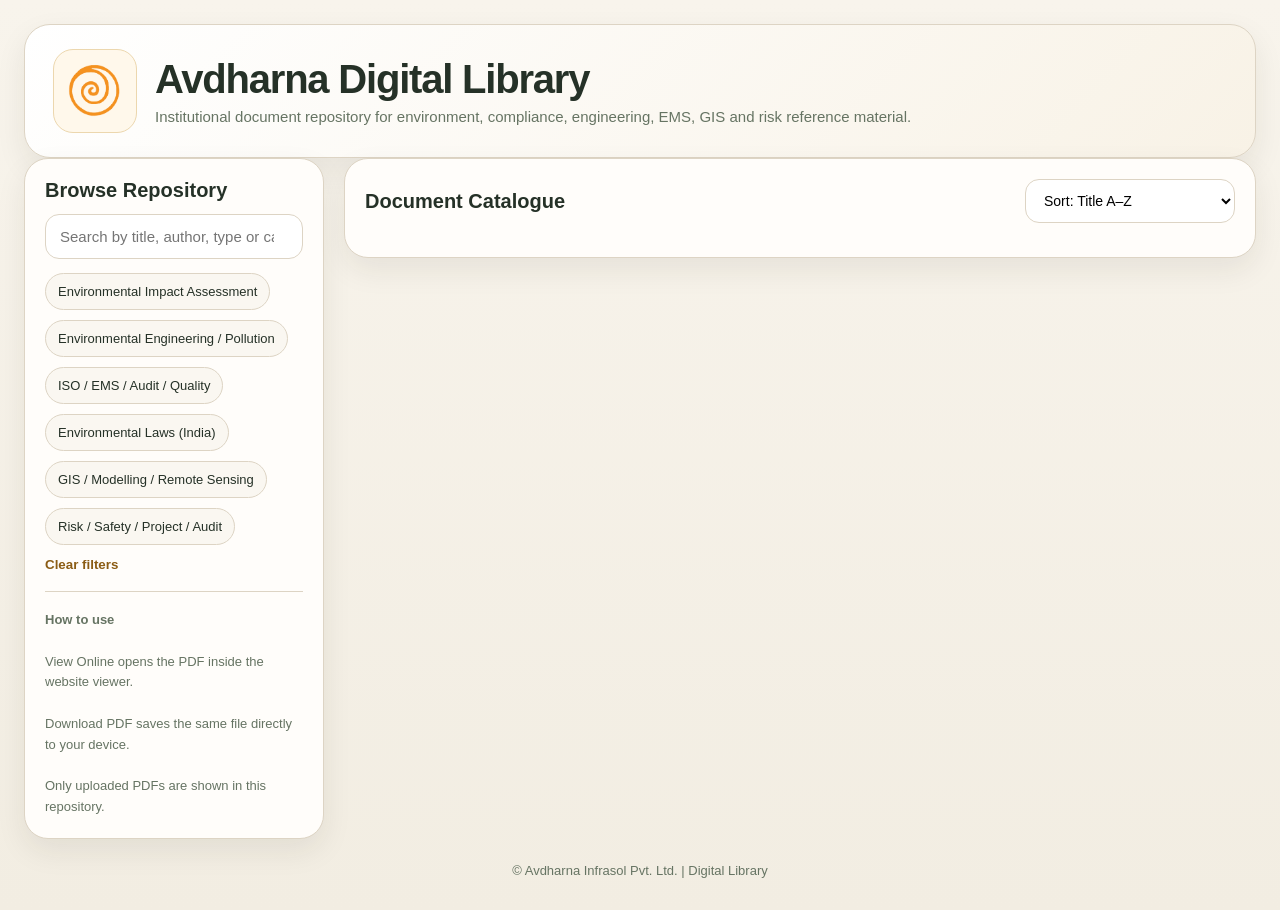
==== commit 7ee43584: "done" ====
--- a/library/index.html
+++ b/library/index.html
@@ -74,12 +74,6 @@
       </div>
     </header>
 
-    <section class="stats">
-      <div class="stat"><div class="num" id="countDocs">0</div><div class="lab">Uploaded PDF documents</div></div>
-      <div class="stat"><div class="num" id="countCats">0</div><div class="lab">Active categories</div></div>
-      <div class="stat"><div class="num" id="countAuthors">0</div><div class="lab">Authors / editors listed</div></div>
-      <div class="stat"><div class="num" id="countVisible">0</div><div class="lab">Documents in current view</div></div>
-    </section>
 
     <section class="main">
       <aside class="panel">
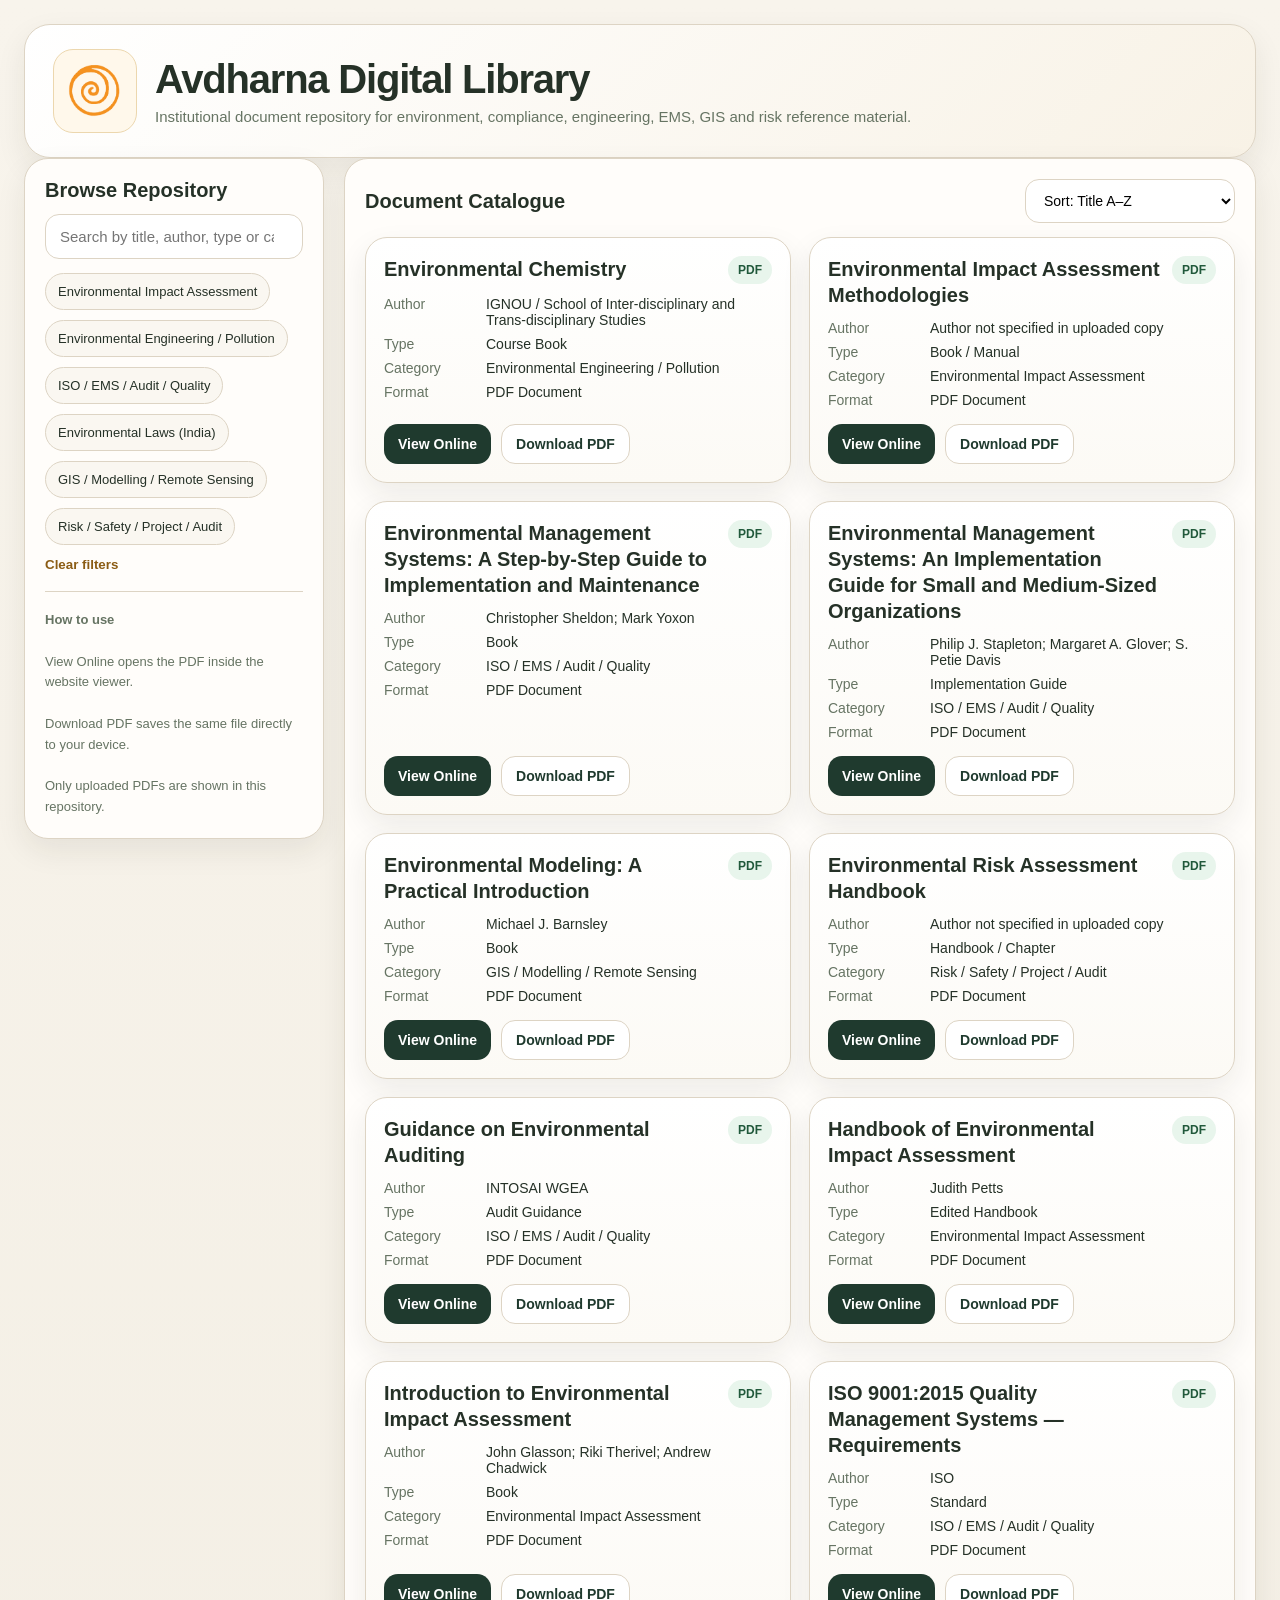
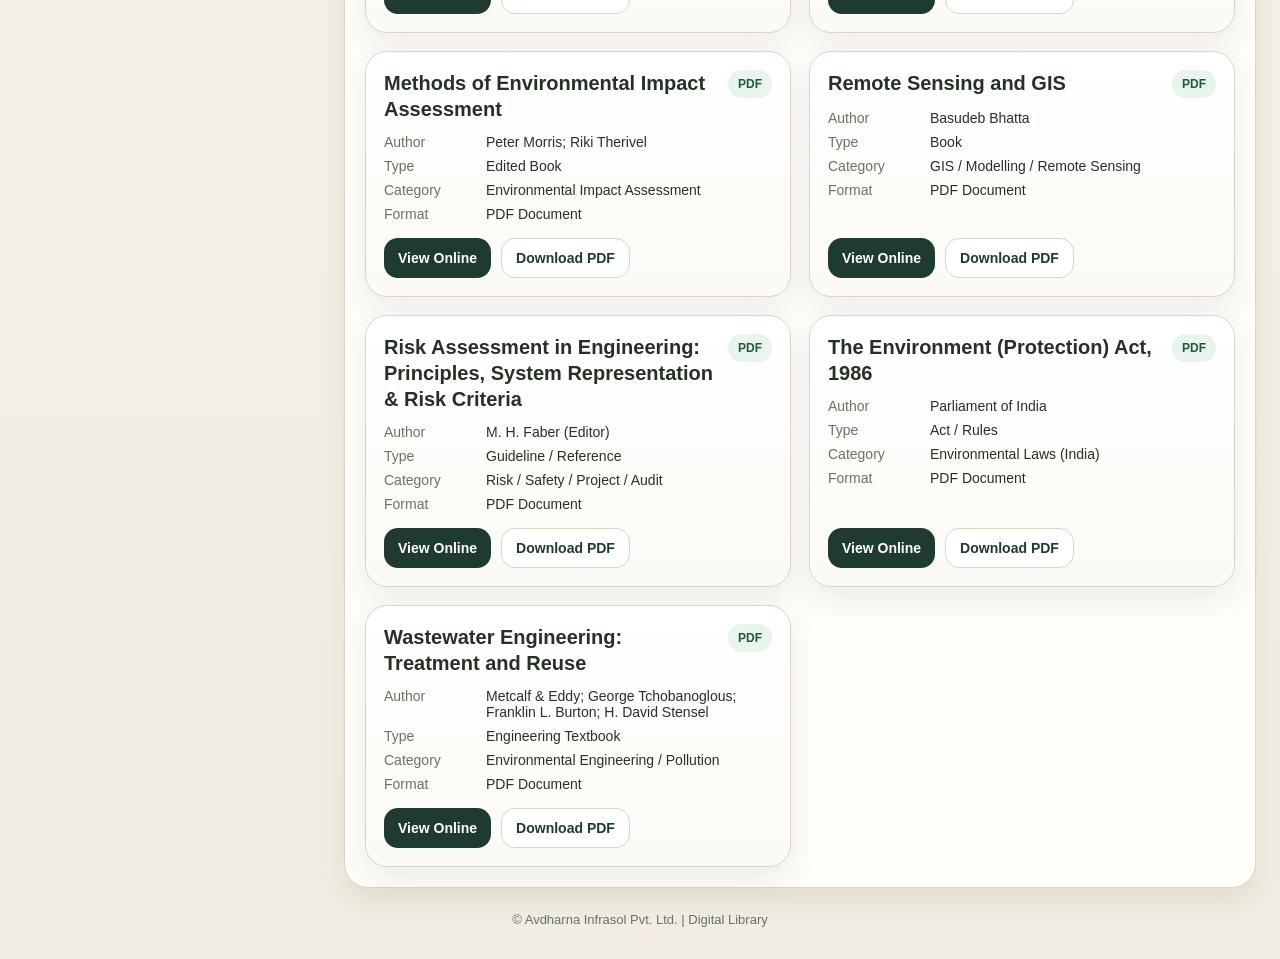
==== commit 638aff0d: "new changesss" ====
--- a/library/index.html
+++ b/library/index.html
@@ -194,10 +194,6 @@
     function render(){
       buildChips();
       const items = filterDocs();
-      $('countDocs').textContent = DOCS.length;
-      $('countCats').textContent = categories.length;
-      $('countAuthors').textContent = uniqueAuthorsCount();
-      $('countVisible').textContent = items.length;
       $('grid').innerHTML = items.length ? items.map(card).join('') : `<article class="card"><h3>No documents found</h3><div class="help">Try another search or clear the category filter.</div></article>`;
       document.querySelectorAll('[data-view]').forEach(btn => btn.addEventListener('click', (e) => {
         e.preventDefault();
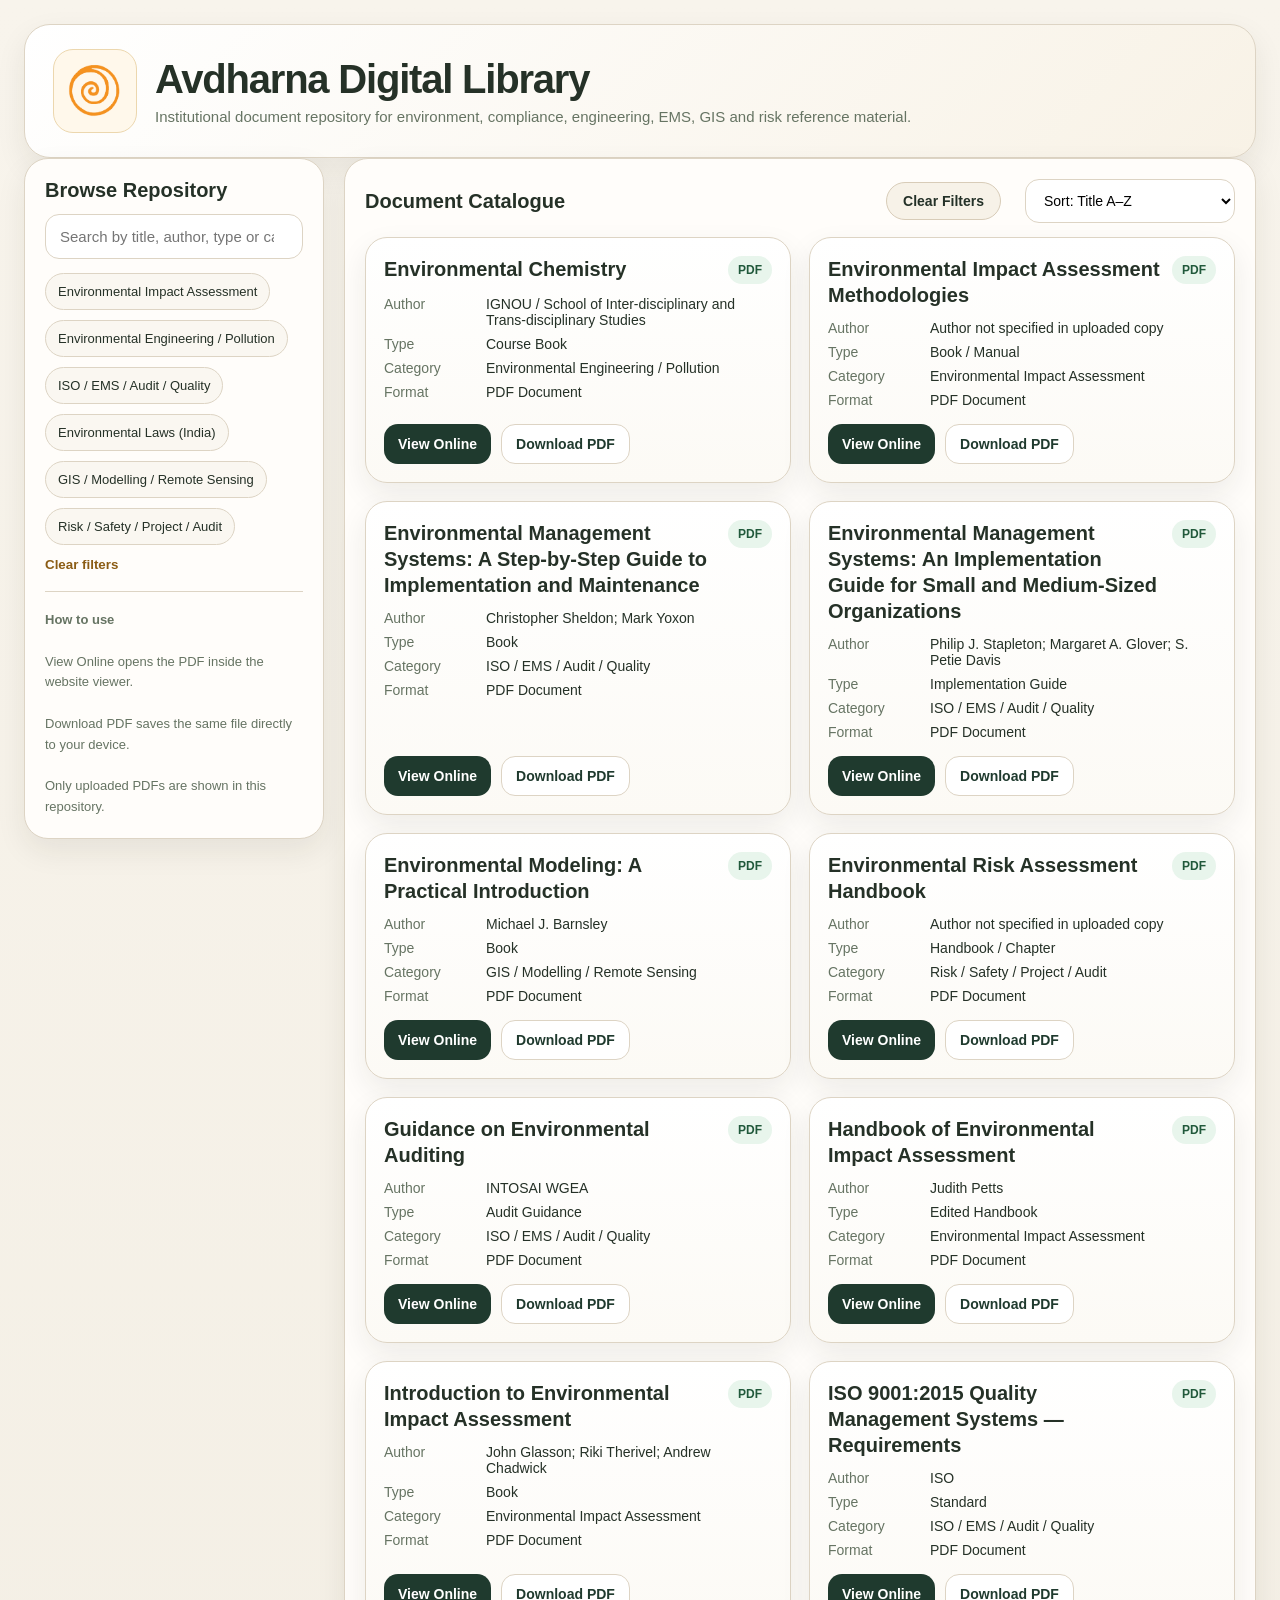
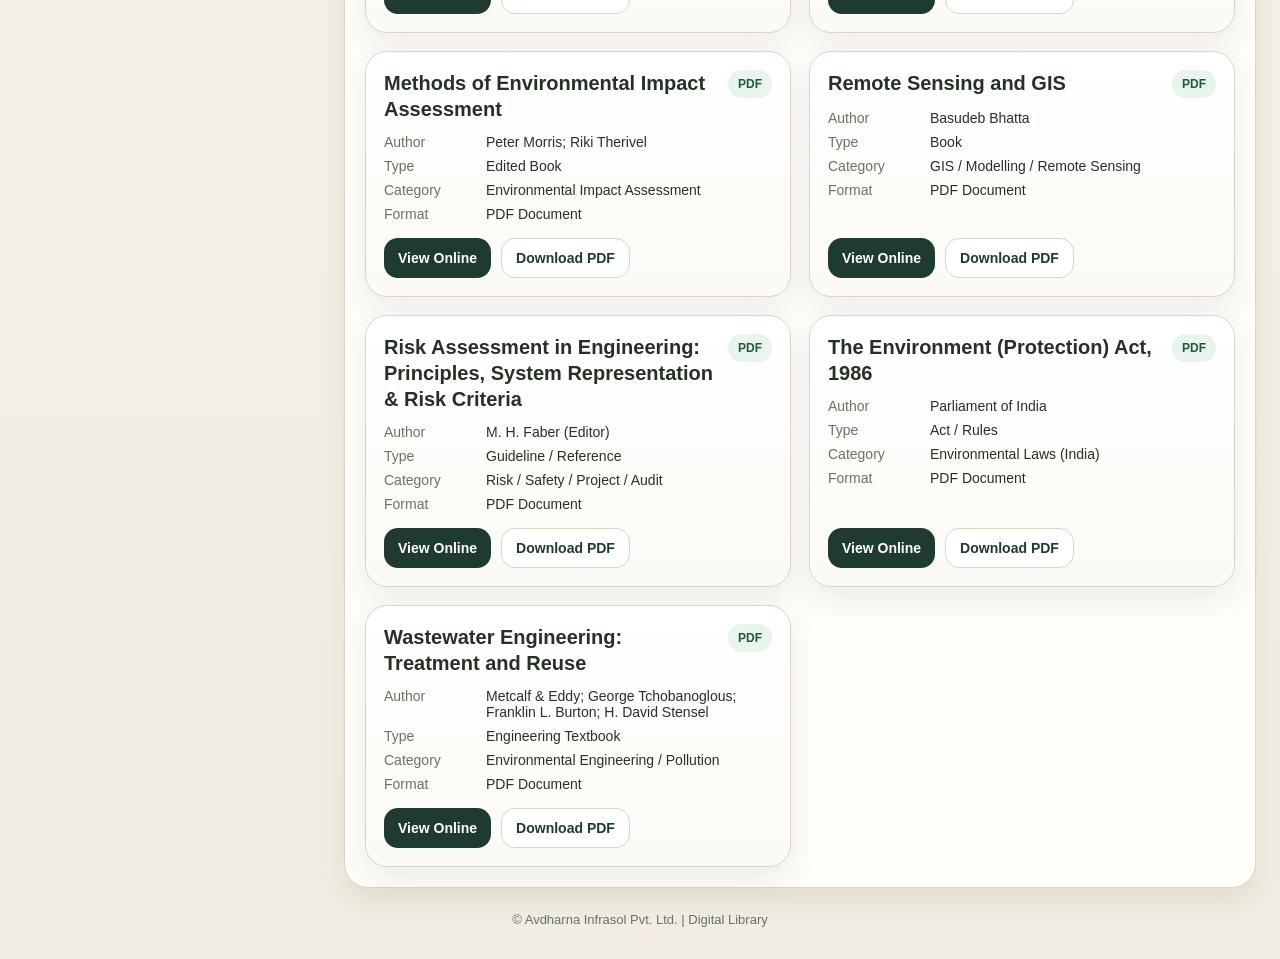
==== commit 51b3ceb2: "nw changessss" ====
--- a/library/index.html
+++ b/library/index.html
@@ -1,6 +1,7 @@
 <!DOCTYPE html>
 <html lang="en">
 <head>
+<link rel="icon" type="image/png" href="assets/favicon.png">
   <meta charset="UTF-8" />
   <meta name="viewport" content="width=device-width, initial-scale=1.0" />
   <title>Avdharna Digital Library</title>
@@ -62,7 +63,31 @@
     footer{text-align:center;color:var(--muted);font-size:13px;margin:24px 0 8px}
     @media (max-width:1080px){.main{grid-template-columns:1fr}.grid{grid-template-columns:1fr}.stats{grid-template-columns:repeat(2,minmax(0,1fr));}}
     @media (max-width:680px){.shell{padding:14px}.hero{padding:16px;align-items:flex-start}.stats{grid-template-columns:1fr 1fr;gap:12px}.stat .num{font-size:28px}.toolbar{flex-direction:column;align-items:stretch}.toolbar select{min-width:auto}}
-  </style>
+  
+.clear-filters-btn{
+  border:1px solid #d8ccb8;
+  background:#f7f2e8;
+  color:#243128;
+  border-radius:999px;
+  padding:10px 16px;
+  font-size:14px;
+  font-weight:600;
+  cursor:pointer;
+  transition:all .2s ease;
+  margin-left:auto;
+  margin-right:12px;
+}
+.clear-filters-btn:hover{
+  background:#efe6d6;
+}
+@media (max-width: 900px){
+  .clear-filters-btn{
+    margin-left:0;
+    margin-right:0;
+  }
+}
+
+</style>
 </head>
 <body>
   <div class="shell">
@@ -93,6 +118,7 @@
       <main class="panel">
         <div class="toolbar">
           <h2 style="margin:0;">Document Catalogue</h2>
+<button id="clearFiltersBtn" class="clear-filters-btn">Clear Filters</button>
           <select id="sortSelect">
             <option value="title-asc">Sort: Title A–Z</option>
             <option value="title-desc">Sort: Title Z–A</option>
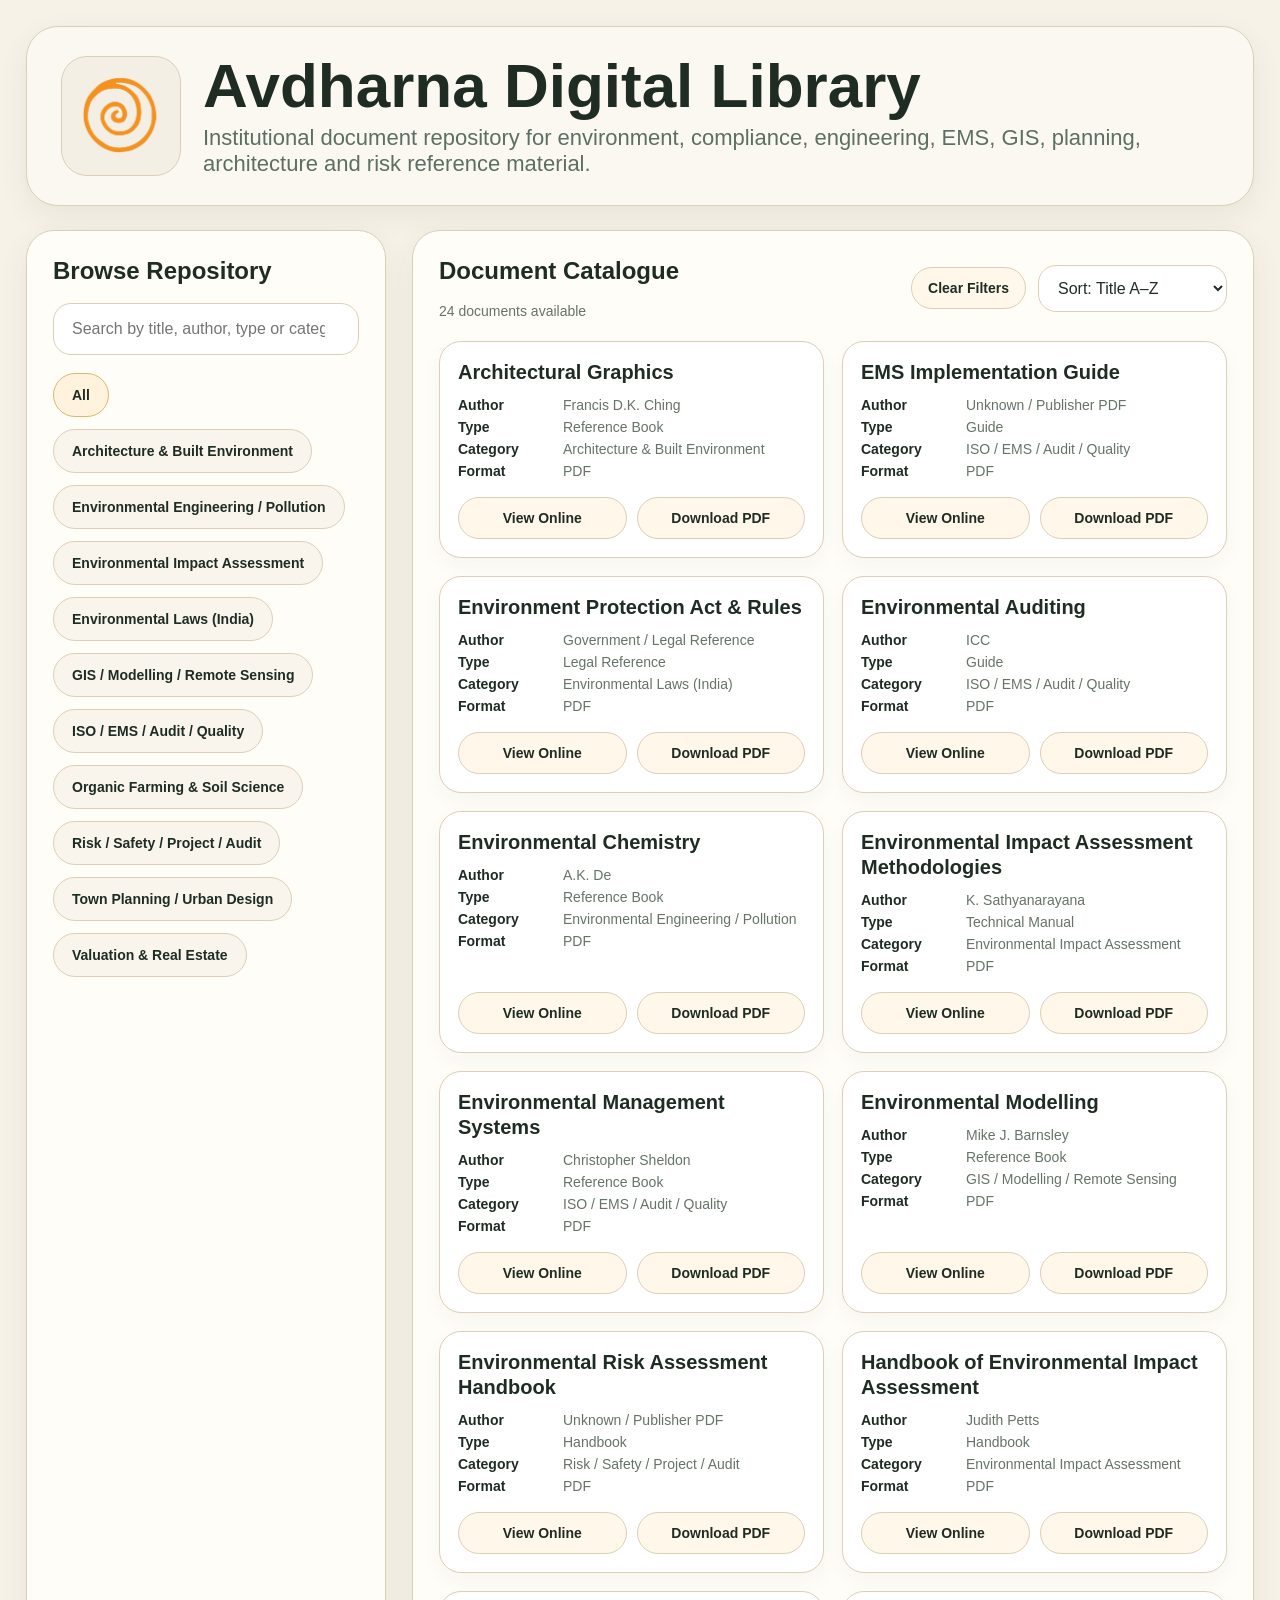
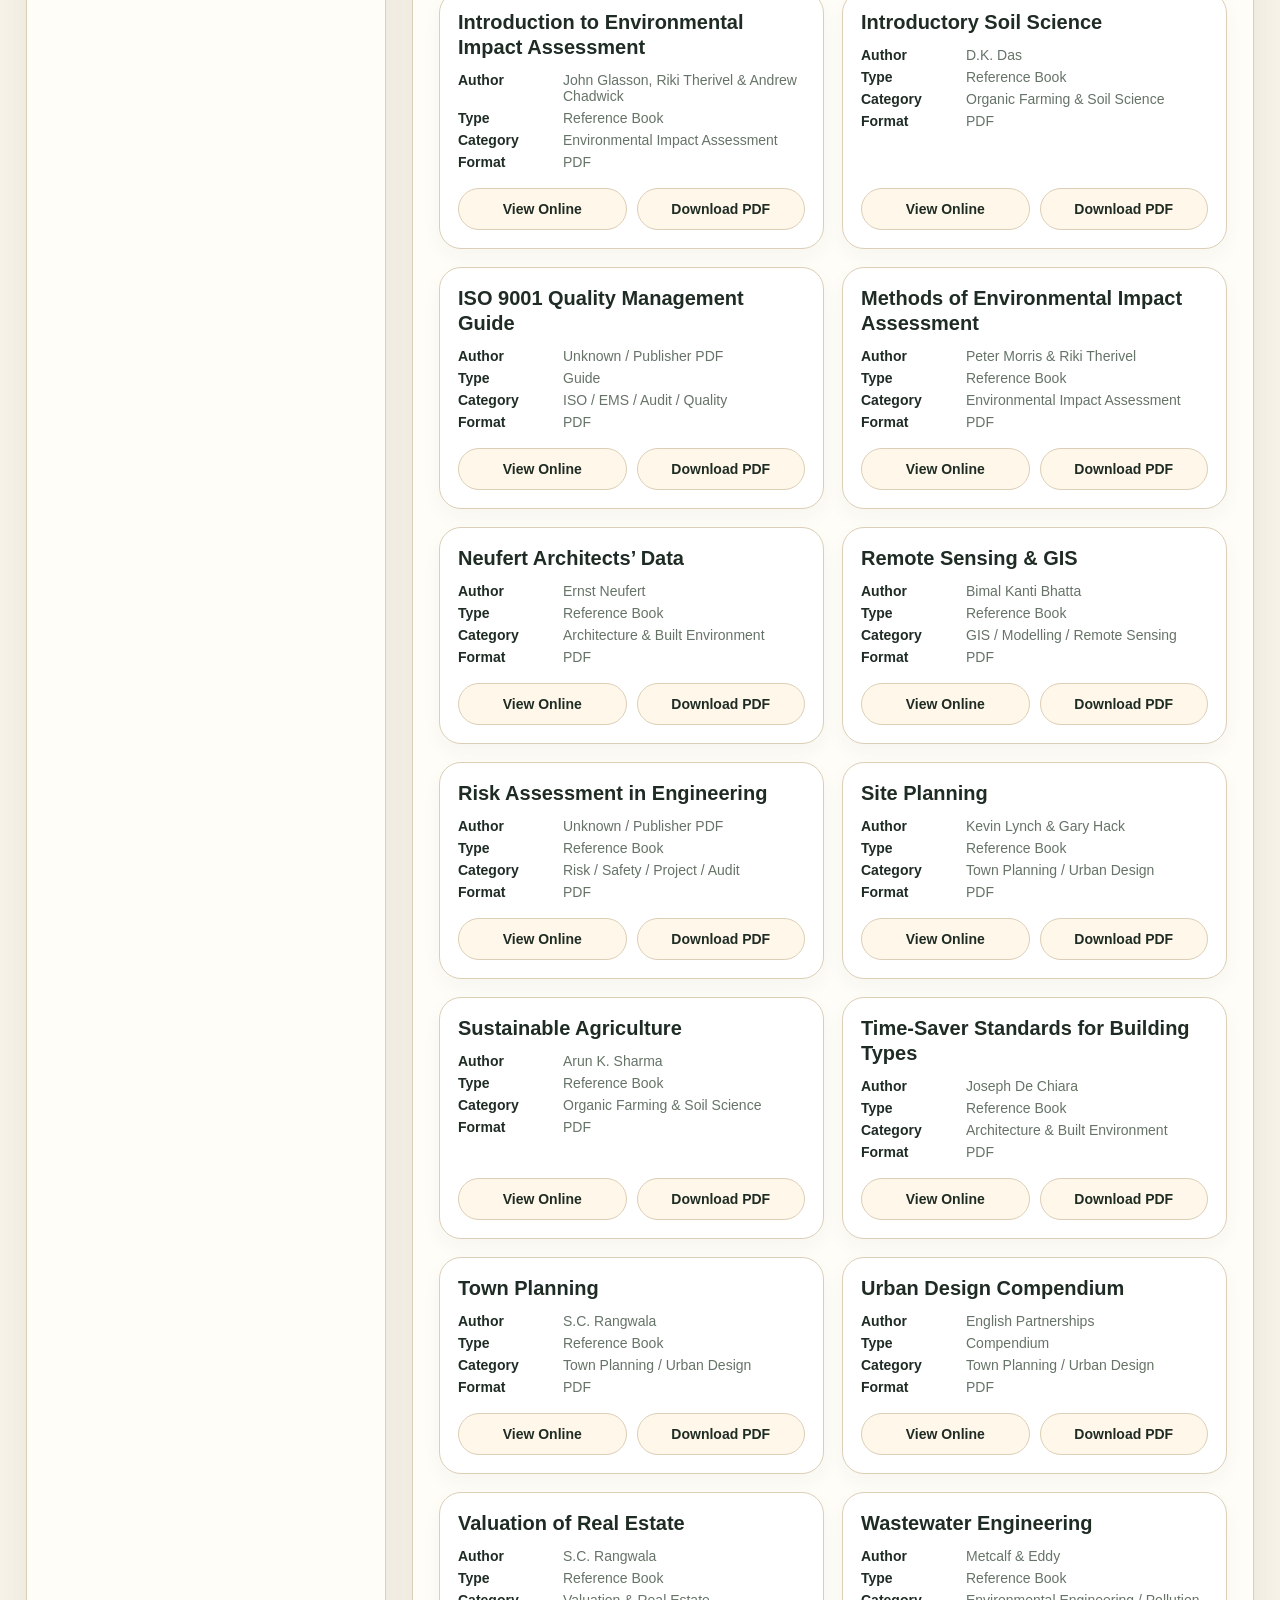
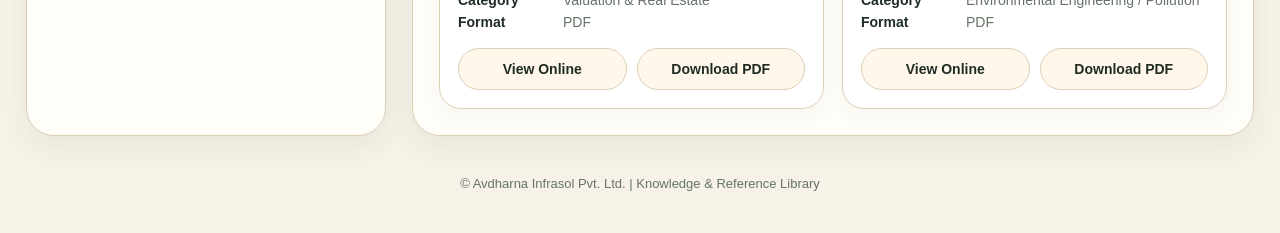
==== commit 7fd86ae9: "new files" ====
--- a/library/index.html
+++ b/library/index.html
@@ -1,239 +1,224 @@
 <!DOCTYPE html>
 <html lang="en">
 <head>
-<link rel="icon" type="image/png" href="assets/favicon.png">
   <meta charset="UTF-8" />
   <meta name="viewport" content="width=device-width, initial-scale=1.0" />
   <title>Avdharna Digital Library</title>
+  <link rel="icon" type="image/png" href="assets/favicon.png" />
   <style>
     :root{
-      --bg:#f5f1e8;
-      --card:#fffdfa;
-      --line:#ddd4c4;
-      --text:#253127;
-      --muted:#667463;
-      --brand:#d88b13;
-      --deep:#1f3a2e;
-      --soft:#eee7d8;
-      --ok:#e8f5ec;
-      --shadow:0 12px 30px rgba(32,42,31,.08);
+      --bg:#f6f2e8;
+      --panel:#fbf8f1;
+      --card:#fffdf8;
+      --line:#dccfb7;
+      --text:#1f2c24;
+      --muted:#667367;
+      --accent:#d98f1e;
+      --accent-soft:#fff3dd;
+      --shadow:0 10px 30px rgba(50,50,30,.07);
     }
     *{box-sizing:border-box}
-    body{margin:0;font-family:Inter,Arial,sans-serif;background:linear-gradient(180deg,#f8f4ec 0,#f2ede2 100%);color:var(--text)}
-    .shell{max-width:1360px;margin:0 auto;padding:24px}
-    .hero{display:flex;gap:18px;align-items:center;background:linear-gradient(135deg,#fff,#f8f2e6);border:1px solid var(--line);border-radius:26px;padding:24px 28px;box-shadow:var(--shadow)}
-    .logo{width:84px;height:84px;border-radius:20px;background:#fff8eb;border:1px solid #ecd7ae;display:grid;place-items:center;flex:0 0 auto}
-    .logo img{max-width:62px;max-height:62px}
-    .hero h1{margin:0;font-size:clamp(28px,4vw,40px);letter-spacing:-.03em}
-    .hero p{margin:6px 0 0;color:var(--muted);font-size:15px}
-    .stats{display:grid;grid-template-columns:repeat(4,minmax(0,1fr));gap:16px;margin:20px 0}
-    .stat,.panel,.card{background:var(--card);border:1px solid var(--line);box-shadow:var(--shadow)}
-    .stat{border-radius:20px;padding:20px}
-    .stat .num{font-size:34px;font-weight:800;color:var(--deep)}
-    .stat .lab{margin-top:6px;font-size:13px;color:var(--muted)}
-    .main{display:grid;grid-template-columns:300px 1fr;gap:20px;align-items:start}
-    .panel{border-radius:24px;padding:20px}
-    .panel h2{margin:0 0 12px;font-size:20px}
-    .help{font-size:13px;line-height:1.6;color:var(--muted)}
-    .search{width:100%;padding:13px 14px;border-radius:14px;border:1px solid var(--line);font-size:15px;background:#fff}
-    .chips{display:flex;flex-wrap:wrap;gap:10px;margin-top:14px}
-    .chip{padding:10px 12px;border-radius:999px;border:1px solid var(--line);background:#faf7f1;color:var(--text);font-size:13px;cursor:pointer}
-    .chip.active{background:var(--deep);color:#fff;border-color:var(--deep)}
-    .clear{margin-top:12px;border:none;background:none;color:#8b5c14;font-weight:700;cursor:pointer;padding:0}
-    .toolbar{display:flex;justify-content:space-between;gap:12px;align-items:center;margin-bottom:14px}
-    .toolbar select{padding:12px 14px;border-radius:14px;border:1px solid var(--line);background:#fff;font-size:14px;min-width:210px}
-    .grid{display:grid;grid-template-columns:repeat(2,minmax(0,1fr));gap:18px}
-    .card{border-radius:22px;padding:18px;display:flex;flex-direction:column;gap:12px;background:linear-gradient(180deg,#fff,#fcfaf5)}
-    .title-row{display:flex;justify-content:space-between;gap:12px;align-items:flex-start}
-    .title-row h3{margin:0;font-size:20px;line-height:1.3}
-    .tag{padding:7px 10px;border-radius:999px;background:var(--ok);color:#21593b;font-size:12px;font-weight:700;white-space:nowrap}
-    .meta{display:grid;grid-template-columns:92px 1fr;gap:8px 10px;font-size:14px}
-    .meta div:nth-child(odd){color:var(--muted)}
-    .actions{display:flex;gap:10px;flex-wrap:wrap;margin-top:auto;padding-top:4px}
-    .btn{display:inline-flex;align-items:center;justify-content:center;text-decoration:none;padding:11px 14px;border-radius:14px;font-size:14px;font-weight:700}
-    .btn.primary{background:var(--deep);color:#fff}
-    .btn.secondary{background:#fff;color:var(--deep);border:1px solid var(--line)}
-    .viewer-overlay{position:fixed;inset:0;background:rgba(10,14,11,.62);display:none;align-items:center;justify-content:center;padding:20px;z-index:100}
-    .viewer-overlay.open{display:flex}
-    .viewer{width:min(1220px,100%);height:min(92vh,920px);background:#fff;border-radius:22px;overflow:hidden;display:flex;flex-direction:column;box-shadow:0 35px 90px rgba(0,0,0,.3)}
-    .viewer-head{display:flex;justify-content:space-between;align-items:center;gap:12px;padding:14px 18px;border-bottom:1px solid var(--line);background:#faf5ea}
-    .viewer-head strong{font-size:16px}
-    .viewer iframe{flex:1;border:0;width:100%}
-    .close{border:none;background:var(--deep);color:#fff;padding:10px 14px;border-radius:12px;font-weight:700;cursor:pointer}
-    footer{text-align:center;color:var(--muted);font-size:13px;margin:24px 0 8px}
-    @media (max-width:1080px){.main{grid-template-columns:1fr}.grid{grid-template-columns:1fr}.stats{grid-template-columns:repeat(2,minmax(0,1fr));}}
-    @media (max-width:680px){.shell{padding:14px}.hero{padding:16px;align-items:flex-start}.stats{grid-template-columns:1fr 1fr;gap:12px}.stat .num{font-size:28px}.toolbar{flex-direction:column;align-items:stretch}.toolbar select{min-width:auto}}
-  
-.clear-filters-btn{
-  border:1px solid #d8ccb8;
-  background:#f7f2e8;
-  color:#243128;
-  border-radius:999px;
-  padding:10px 16px;
-  font-size:14px;
-  font-weight:600;
-  cursor:pointer;
-  transition:all .2s ease;
-  margin-left:auto;
-  margin-right:12px;
-}
-.clear-filters-btn:hover{
-  background:#efe6d6;
-}
-@media (max-width: 900px){
-  .clear-filters-btn{
-    margin-left:0;
-    margin-right:0;
-  }
-}
-
-</style>
+    html,body{margin:0;padding:0}
+    body{font-family:Arial,Helvetica,sans-serif;background:var(--bg);color:var(--text)}
+    .page{padding:26px}
+    .hero{
+      display:flex;gap:22px;align-items:center;background:var(--panel);
+      border:1px solid var(--line);border-radius:32px;padding:28px 34px;box-shadow:var(--shadow)
+    }
+    .hero img{width:120px;height:120px;object-fit:contain;border:1px solid var(--line);border-radius:26px;padding:14px;background:#f4efe5}
+    h1{margin:0 0 8px;font-size: clamp(36px,5vw,62px);line-height:1}
+    .subtitle{margin:0;color:#5d6f65;font-size:clamp(16px,2vw,22px)}
+    .layout{display:grid;grid-template-columns:360px 1fr;gap:26px;margin-top:24px}
+    .panel{background:var(--card);border:1px solid var(--line);border-radius:28px;box-shadow:var(--shadow)}
+    .sidebar{padding:26px}
+    .sidebar h2,.content-head h2{margin:0 0 18px;font-size:24px}
+    .search{
+      width:100%;padding:16px 18px;border-radius:18px;border:1px solid var(--line);
+      background:white;font-size:16px;color:var(--text);outline:none
+    }
+    .category-list{display:flex;flex-wrap:wrap;gap:12px;margin-top:18px}
+    .chip{
+      border:1px solid var(--line);background:#f9f5ec;color:var(--text);border-radius:999px;
+      padding:13px 18px;font-size:14px;cursor:pointer;transition:.2s;font-weight:600
+    }
+    .chip:hover{transform:translateY(-1px);background:#f4ecdd}
+    .chip.active{background:var(--accent-soft);border-color:#e0b56d}
+    .content{padding:26px}
+    .content-head{display:flex;align-items:center;gap:14px;justify-content:space-between;flex-wrap:wrap}
+    .content-head-right{display:flex;align-items:center;gap:12px;flex-wrap:wrap}
+    .btn{
+      border:1px solid var(--line);background:#fff7ea;color:var(--text);border-radius:999px;
+      padding:12px 16px;font-size:14px;font-weight:700;cursor:pointer;text-decoration:none;display:inline-flex;align-items:center;justify-content:center
+    }
+    .btn:hover{background:#f0e6d4}
+    .sort{
+      border:1px solid var(--line);background:white;border-radius:18px;padding:13px 15px;font-size:16px;color:var(--text)
+    }
+    .meta{margin-top:10px;color:var(--muted);font-size:14px}
+    .grid{display:grid;grid-template-columns:repeat(auto-fill,minmax(300px,1fr));gap:18px;margin-top:22px}
+    .doc{
+      background:white;border:1px solid var(--line);border-radius:22px;padding:18px;display:flex;flex-direction:column;gap:12px;box-shadow:0 8px 20px rgba(40,40,20,.04)
+    }
+    .doc-title{font-size:20px;line-height:1.25;font-weight:800;margin:0}
+    .doc-meta{display:grid;grid-template-columns:95px 1fr;gap:6px 10px;font-size:14px;color:var(--muted)}
+    .doc-meta strong{color:var(--text);font-weight:700}
+    .actions{display:flex;gap:10px;flex-wrap:wrap;margin-top:auto;padding-top:6px}
+    .actions a{flex:1 1 140px}
+    .empty{margin-top:20px;padding:26px;border:1px dashed var(--line);border-radius:22px;color:var(--muted);background:#fffdf9}
+    .footer{margin-top:24px;padding:16px 6px;color:var(--muted);font-size:13px;text-align:center}
+    @media (max-width: 980px){
+      .layout{grid-template-columns:1fr}
+      .hero{padding:22px}
+      .hero img{width:88px;height:88px}
+      h1{font-size:42px}
+    }
+  </style>
 </head>
 <body>
-  <div class="shell">
-    <header class="hero">
-      <div class="logo"><img src="assets/logo.png" alt="Avdharna logo"></div>
+  <div class="page">
+    <section class="hero">
+      <img src="assets/logo.png" alt="Avdharna logo" />
       <div>
         <h1>Avdharna Digital Library</h1>
-        <p>Institutional document repository for environment, compliance, engineering, EMS, GIS and risk reference material.</p>
+        <p class="subtitle">Institutional document repository for environment, compliance, engineering, EMS, GIS, planning, architecture and risk reference material.</p>
       </div>
-    </header>
-
-
-    <section class="main">
-      <aside class="panel">
+    </section>
+
+    <section class="layout">
+      <aside class="panel sidebar">
         <h2>Browse Repository</h2>
-        <input class="search" id="searchInput" type="search" placeholder="Search by title, author, type or category" />
-        <div class="chips" id="chips"></div>
-        <button class="clear" id="clearBtn">Clear filters</button>
-        <hr style="border:none;border-top:1px solid var(--line);margin:18px 0;">
-        <div class="help">
-          <strong>How to use</strong><br><br>
-          View Online opens the PDF inside the website viewer.<br><br>
-          Download PDF saves the same file directly to your device.<br><br>
-          Only uploaded PDFs are shown in this repository.
+        <input id="searchInput" class="search" type="search" placeholder="Search by title, author, type or category..." />
+        <div class="category-list" id="categoryList"></div>
+      </aside>
+
+      <main class="panel content">
+        <div class="content-head">
+          <div>
+            <h2>Document Catalogue</h2>
+            <div class="meta"><span id="docCount"></span> documents available</div>
+          </div>
+          <div class="content-head-right">
+            <button id="clearFiltersBtn" class="btn" type="button">Clear Filters</button>
+            <select id="sortSelect" class="sort">
+              <option value="title-asc">Sort: Title A–Z</option>
+              <option value="title-desc">Sort: Title Z–A</option>
+              <option value="author-asc">Sort: Author A–Z</option>
+              <option value="category-asc">Sort: Category A–Z</option>
+            </select>
+          </div>
         </div>
-      </aside>
-
-      <main class="panel">
-        <div class="toolbar">
-          <h2 style="margin:0;">Document Catalogue</h2>
-<button id="clearFiltersBtn" class="clear-filters-btn">Clear Filters</button>
-          <select id="sortSelect">
-            <option value="title-asc">Sort: Title A–Z</option>
-            <option value="title-desc">Sort: Title Z–A</option>
-            <option value="author-asc">Sort: Author A–Z</option>
-            <option value="category-asc">Sort: Category</option>
-          </select>
-        </div>
-        <div class="grid" id="grid"></div>
+
+        <div id="grid" class="grid"></div>
+        <div id="emptyState" class="empty" hidden>No documents found. Try another search or clear filters.</div>
       </main>
     </section>
 
-    <footer>© Avdharna Infrasol Pvt. Ltd. | Digital Library</footer>
+    <div class="footer">© Avdharna Infrasol Pvt. Ltd. | Knowledge & Reference Library</div>
   </div>
 
-  <div class="viewer-overlay" id="viewerOverlay">
-    <div class="viewer">
-      <div class="viewer-head">
-        <strong id="viewerTitle">Document Viewer</strong>
-        <button class="close" id="closeViewer">Close</button>
-      </div>
-      <iframe id="viewerFrame" title="PDF Viewer"></iframe>
-    </div>
-  </div>
-
   <script>
-    const DOCS = [
-      {title:'Environmental Impact Assessment Methodologies', author:'Author not specified in uploaded copy', type:'Book / Manual', category:'Environmental Impact Assessment', file:'pdfs/env-eia-001.pdf'},
-      {title:'Methods of Environmental Impact Assessment', author:'Peter Morris; Riki Therivel', type:'Edited Book', category:'Environmental Impact Assessment', file:'pdfs/env-eia-002.pdf'},
-      {title:'Handbook of Environmental Impact Assessment', author:'Judith Petts', type:'Edited Handbook', category:'Environmental Impact Assessment', file:'pdfs/env-eia-003.pdf'},
-      {title:'Introduction to Environmental Impact Assessment', author:'John Glasson; Riki Therivel; Andrew Chadwick', type:'Book', category:'Environmental Impact Assessment', file:'pdfs/env-eia-004.pdf'},
-
-      {title:'Wastewater Engineering: Treatment and Reuse', author:'Metcalf & Eddy; George Tchobanoglous; Franklin L. Burton; H. David Stensel', type:'Engineering Textbook', category:'Environmental Engineering / Pollution', file:'pdfs/eng-pol-001.pdf'},
-      {title:'Environmental Chemistry', author:'IGNOU / School of Inter-disciplinary and Trans-disciplinary Studies', type:'Course Book', category:'Environmental Engineering / Pollution', file:'pdfs/eng-pol-002.pdf'},
-
-      {title:'Environmental Management Systems: An Implementation Guide for Small and Medium-Sized Organizations', author:'Philip J. Stapleton; Margaret A. Glover; S. Petie Davis', type:'Implementation Guide', category:'ISO / EMS / Audit / Quality', file:'pdfs/iso-ems-001.pdf'},
-      {title:'ISO 9001:2015 Quality Management Systems — Requirements', author:'ISO', type:'Standard', category:'ISO / EMS / Audit / Quality', file:'pdfs/iso-ems-002.pdf'},
-      {title:'Guidance on Environmental Auditing', author:'INTOSAI WGEA', type:'Audit Guidance', category:'ISO / EMS / Audit / Quality', file:'pdfs/iso-ems-003.pdf'},
-      {title:'Environmental Management Systems: A Step-by-Step Guide to Implementation and Maintenance', author:'Christopher Sheldon; Mark Yoxon', type:'Book', category:'ISO / EMS / Audit / Quality', file:'pdfs/iso-ems-004.pdf'},
-
-      {title:'The Environment (Protection) Act, 1986', author:'Parliament of India', type:'Act / Rules', category:'Environmental Laws (India)', file:'pdfs/law-ind-001.pdf'},
-
-      {title:'Remote Sensing and GIS', author:'Basudeb Bhatta', type:'Book', category:'GIS / Modelling / Remote Sensing', file:'pdfs/gis-mod-001.pdf'},
-      {title:'Environmental Modeling: A Practical Introduction', author:'Michael J. Barnsley', type:'Book', category:'GIS / Modelling / Remote Sensing', file:'pdfs/gis-mod-002.pdf'},
-
-      {title:'Environmental Risk Assessment Handbook', author:'Author not specified in uploaded copy', type:'Handbook / Chapter', category:'Risk / Safety / Project / Audit', file:'pdfs/risk-aud-001.pdf'},
-      {title:'Risk Assessment in Engineering: Principles, System Representation & Risk Criteria', author:'M. H. Faber (Editor)', type:'Guideline / Reference', category:'Risk / Safety / Project / Audit', file:'pdfs/risk-aud-002.pdf'}
-    ];
-
-    const state = {search:'', category:'', sort:'title-asc'};
-    const $ = (id)=>document.getElementById(id);
-    const categories = [...new Set(DOCS.map(d=>d.category))];
-
-    function uniqueAuthorsCount(){
-      const names = new Set();
-      DOCS.forEach(d => d.author.split(';').map(s=>s.trim()).filter(Boolean).forEach(a=>names.add(a)));
-      return names.size;
-    }
-
-    function buildChips(){
-      $('chips').innerHTML = categories.map(cat => `<button class="chip ${state.category===cat?'active':''}" data-cat="${cat}">${cat}</button>`).join('');
-      document.querySelectorAll('.chip').forEach(btn => btn.addEventListener('click', ()=>{ state.category = state.category === btn.dataset.cat ? '' : btn.dataset.cat; render(); }));
-    }
-
-    function filterDocs(){
-      const q = state.search.trim().toLowerCase();
-      let items = DOCS.filter(d => {
-        const hay = `${d.title} ${d.author} ${d.type} ${d.category}`.toLowerCase();
-        return (!state.category || d.category === state.category) && (!q || hay.includes(q));
+    const DOCS = [{"title": "Environmental Impact Assessment Methodologies", "author": "K. Sathyanarayana", "type": "Technical Manual", "category": "Environmental Impact Assessment", "file": "pdfs/Environmental Impact Assessment Methodologies.pdf"}, {"title": "Methods of Environmental Impact Assessment", "author": "Peter Morris & Riki Therivel", "type": "Reference Book", "category": "Environmental Impact Assessment", "file": "pdfs/Environmental Assessment – Morris & Therivel.pdf"}, {"title": "Handbook of Environmental Impact Assessment", "author": "Judith Petts", "type": "Handbook", "category": "Environmental Impact Assessment", "file": "pdfs/Handbook of Environmental Impact Assessment – Judith Petts.pdf"}, {"title": "Introduction to Environmental Impact Assessment", "author": "John Glasson, Riki Therivel & Andrew Chadwick", "type": "Reference Book", "category": "Environmental Impact Assessment", "file": "pdfs/Introduction to Environmental Impact Assessment – Glasson, Therivel, Chadwick.pdf"}, {"title": "Environmental Chemistry", "author": "A.K. De", "type": "Reference Book", "category": "Environmental Engineering / Pollution", "file": "pdfs/Environmental Chemistry – A.K. De.pdf"}, {"title": "Wastewater Engineering", "author": "Metcalf & Eddy", "type": "Reference Book", "category": "Environmental Engineering / Pollution", "file": "pdfs/Wastewater Engineering – Metcalf & Eddy.pdf"}, {"title": "Environmental Management Systems", "author": "Christopher Sheldon", "type": "Reference Book", "category": "ISO / EMS / Audit / Quality", "file": "pdfs/Environmental Management Systems – Christopher Sheldon.pdf"}, {"title": "Environmental Auditing", "author": "ICC", "type": "Guide", "category": "ISO / EMS / Audit / Quality", "file": "pdfs/Environmental Auditing – ICC Guide.pdf"}, {"title": "ISO 9001 Quality Management Guide", "author": "Unknown / Publisher PDF", "type": "Guide", "category": "ISO / EMS / Audit / Quality", "file": "pdfs/ISO 9001Quality Management Guide.pdf"}, {"title": "EMS Implementation Guide", "author": "Unknown / Publisher PDF", "type": "Guide", "category": "ISO / EMS / Audit / Quality", "file": "pdfs/EMS Implementation Guide.pdf"}, {"title": "Environment Protection Act & Rules", "author": "Government / Legal Reference", "type": "Legal Reference", "category": "Environmental Laws (India)", "file": "pdfs/Environment Protection Act & Rules.pdf"}, {"title": "Remote Sensing & GIS", "author": "Bimal Kanti Bhatta", "type": "Reference Book", "category": "GIS / Modelling / Remote Sensing", "file": "pdfs/Remote Sensing & GIS – Bhatta.pdf"}, {"title": "Environmental Modelling", "author": "Mike J. Barnsley", "type": "Reference Book", "category": "GIS / Modelling / Remote Sensing", "file": "pdfs/Environmental Modelling – Mike J. Barnsley.pdf"}, {"title": "Environmental Risk Assessment Handbook", "author": "Unknown / Publisher PDF", "type": "Handbook", "category": "Risk / Safety / Project / Audit", "file": "pdfs/Environmental Risk Assessment Handbook.pdf"}, {"title": "Risk Assessment in Engineering", "author": "Unknown / Publisher PDF", "type": "Reference Book", "category": "Risk / Safety / Project / Audit", "file": "pdfs/Risk Assessment in Engineering.pdf"}, {"title": "Sustainable Agriculture", "author": "Arun K. Sharma", "type": "Reference Book", "category": "Organic Farming & Soil Science", "file": "pdfs/Sustainable Agriculture – Arun K. Sharma.pdf"}, {"title": "Introductory Soil Science", "author": "D.K. Das", "type": "Reference Book", "category": "Organic Farming & Soil Science", "file": "pdfs/Introductory Soil Science – D.K. Das.pdf"}, {"title": "Valuation of Real Estate", "author": "S.C. Rangwala", "type": "Reference Book", "category": "Valuation & Real Estate", "file": "pdfs/Valuation of Real Estate – S.C. Rangwala.pdf"}, {"title": "Town Planning", "author": "S.C. Rangwala", "type": "Reference Book", "category": "Town Planning / Urban Design", "file": "pdfs/Town Planning – Rangwala.pdf"}, {"title": "Site Planning", "author": "Kevin Lynch & Gary Hack", "type": "Reference Book", "category": "Town Planning / Urban Design", "file": "pdfs/Site Planning – Kevin Lynch & Gary Hack.pdf"}, {"title": "Urban Design Compendium", "author": "English Partnerships", "type": "Compendium", "category": "Town Planning / Urban Design", "file": "pdfs/Urban Design Compendium – English Partnerships.pdf"}, {"title": "Neufert Architects’ Data", "author": "Ernst Neufert", "type": "Reference Book", "category": "Architecture & Built Environment", "file": "pdfs/Neufert Architects’ Data – Ernst Neufert.pdf"}, {"title": "Time-Saver Standards for Building Types", "author": "Joseph De Chiara", "type": "Reference Book", "category": "Architecture & Built Environment", "file": "pdfs/Time-Saver Standards for Building Types – Joseph De Chiara.pdf"}, {"title": "Architectural Graphics", "author": "Francis D.K. Ching", "type": "Reference Book", "category": "Architecture & Built Environment", "file": "pdfs/Architectural Graphics – Francis D.K. Ching.pdf"}];
+    const state = {
+      search: "",
+      category: "All",
+      sort: "title-asc"
+    };
+
+    const $ = (id) => document.getElementById(id);
+    const grid = $("grid");
+    const emptyState = $("emptyState");
+    const searchInput = $("searchInput");
+    const sortSelect = $("sortSelect");
+    const categoryList = $("categoryList");
+    const clearFiltersBtn = $("clearFiltersBtn");
+    const docCount = $("docCount");
+
+    const categories = ["All", ...Array.from(new Set(DOCS.map(d => d.category))).sort((a,b)=>a.localeCompare(b))];
+
+    function renderCategories() {
+      categoryList.innerHTML = "";
+      categories.forEach(cat => {
+        const btn = document.createElement("button");
+        btn.type = "button";
+        btn.className = "chip" + (state.category === cat ? " active" : "");
+        btn.textContent = cat;
+        btn.addEventListener("click", () => {
+          state.category = cat;
+          render();
+        });
+        categoryList.appendChild(btn);
       });
-      switch(state.sort){
-        case 'title-desc': items.sort((a,b)=>b.title.localeCompare(a.title)); break;
-        case 'author-asc': items.sort((a,b)=>a.author.localeCompare(b.author) || a.title.localeCompare(b.title)); break;
-        case 'category-asc': items.sort((a,b)=>a.category.localeCompare(b.category) || a.title.localeCompare(b.title)); break;
-        default: items.sort((a,b)=>a.title.localeCompare(b.title));
+    }
+
+    function applyFilters() {
+      let items = DOCS.filter(doc => {
+        const q = state.search.trim().toLowerCase();
+        const hay = [doc.title, doc.author, doc.type, doc.category].join(" ").toLowerCase();
+        const matchesSearch = !q || hay.includes(q);
+        const matchesCategory = state.category === "All" || doc.category === state.category;
+        return matchesSearch && matchesCategory;
+      });
+
+      switch(state.sort) {
+        case "title-desc":
+          items.sort((a,b)=>b.title.localeCompare(a.title)); break;
+        case "author-asc":
+          items.sort((a,b)=>a.author.localeCompare(b.author)); break;
+        case "category-asc":
+          items.sort((a,b)=>a.category.localeCompare(b.category) || a.title.localeCompare(b.title)); break;
+        default:
+          items.sort((a,b)=>a.title.localeCompare(b.title));
       }
       return items;
     }
 
-    function card(d){
-      return `
-        <article class="card">
-          <div class="title-row">
-            <h3>${d.title}</h3>
-            <span class="tag">PDF</span>
-          </div>
-          <div class="meta">
-            <div>Author</div><div>${d.author}</div>
-            <div>Type</div><div>${d.type}</div>
-            <div>Category</div><div>${d.category}</div>
-            <div>Format</div><div>PDF Document</div>
+    function render() {
+      renderCategories();
+      const items = applyFilters();
+      docCount.textContent = items.length;
+
+      if (!items.length) {
+        grid.innerHTML = "";
+        emptyState.hidden = false;
+        return;
+      }
+
+      emptyState.hidden = true;
+      grid.innerHTML = items.map(doc => `
+        <article class="doc">
+          <h3 class="doc-title">${doc.title}</h3>
+          <div class="doc-meta">
+            <strong>Author</strong><span>${doc.author}</span>
+            <strong>Type</strong><span>${doc.type}</span>
+            <strong>Category</strong><span>${doc.category}</span>
+            <strong>Format</strong><span>PDF</span>
           </div>
           <div class="actions">
-            <a href="#" class="btn primary" data-view="${d.file}" data-title="${d.title.replace(/"/g,'&quot;')}">View Online</a>
-            <a href="${d.file}" class="btn secondary" download>Download PDF</a>
-          </div>
-        </article>`;
-    }
-
-    function render(){
-      buildChips();
-      const items = filterDocs();
-      $('grid').innerHTML = items.length ? items.map(card).join('') : `<article class="card"><h3>No documents found</h3><div class="help">Try another search or clear the category filter.</div></article>`;
-      document.querySelectorAll('[data-view]').forEach(btn => btn.addEventListener('click', (e) => {
-        e.preventDefault();
-        $('viewerTitle').textContent = btn.dataset.title;
-        $('viewerFrame').src = btn.dataset.view + '#toolbar=1&navpanes=0&scrollbar=1';
-        $('viewerOverlay').classList.add('open');
-      }));
-    }
-
-    $('searchInput').addEventListener('input', (e)=>{ state.search = e.target.value; render(); });
-    $('sortSelect').addEventListener('change', (e)=>{ state.sort = e.target.value; render(); });
-    $('clearBtn').addEventListener('click', ()=>{ state.search=''; state.category=''; $('searchInput').value=''; render(); });
-    $('closeViewer').addEventListener('click', ()=>{ $('viewerOverlay').classList.remove('open'); $('viewerFrame').src=''; });
-    $('viewerOverlay').addEventListener('click', (e)=>{ if(e.target === $('viewerOverlay')){ $('viewerOverlay').classList.remove('open'); $('viewerFrame').src=''; } });
+            <a class="btn" href="viewer.html?file=${encodeURIComponent(doc.file)}" target="_blank" rel="noopener">View Online</a>
+            <a class="btn" href="${doc.file}" download>Download PDF</a>
+          </div>
+        </article>
+      `).join("");
+    }
+
+    searchInput.addEventListener("input", (e) => {
+      state.search = e.target.value;
+      render();
+    });
+
+    sortSelect.addEventListener("change", (e) => {
+      state.sort = e.target.value;
+      render();
+    });
+
+    clearFiltersBtn.addEventListener("click", () => {
+      state.search = "";
+      state.category = "All";
+      state.sort = "title-asc";
+      searchInput.value = "";
+      sortSelect.value = "title-asc";
+      render();
+    });
 
     render();
   </script>
